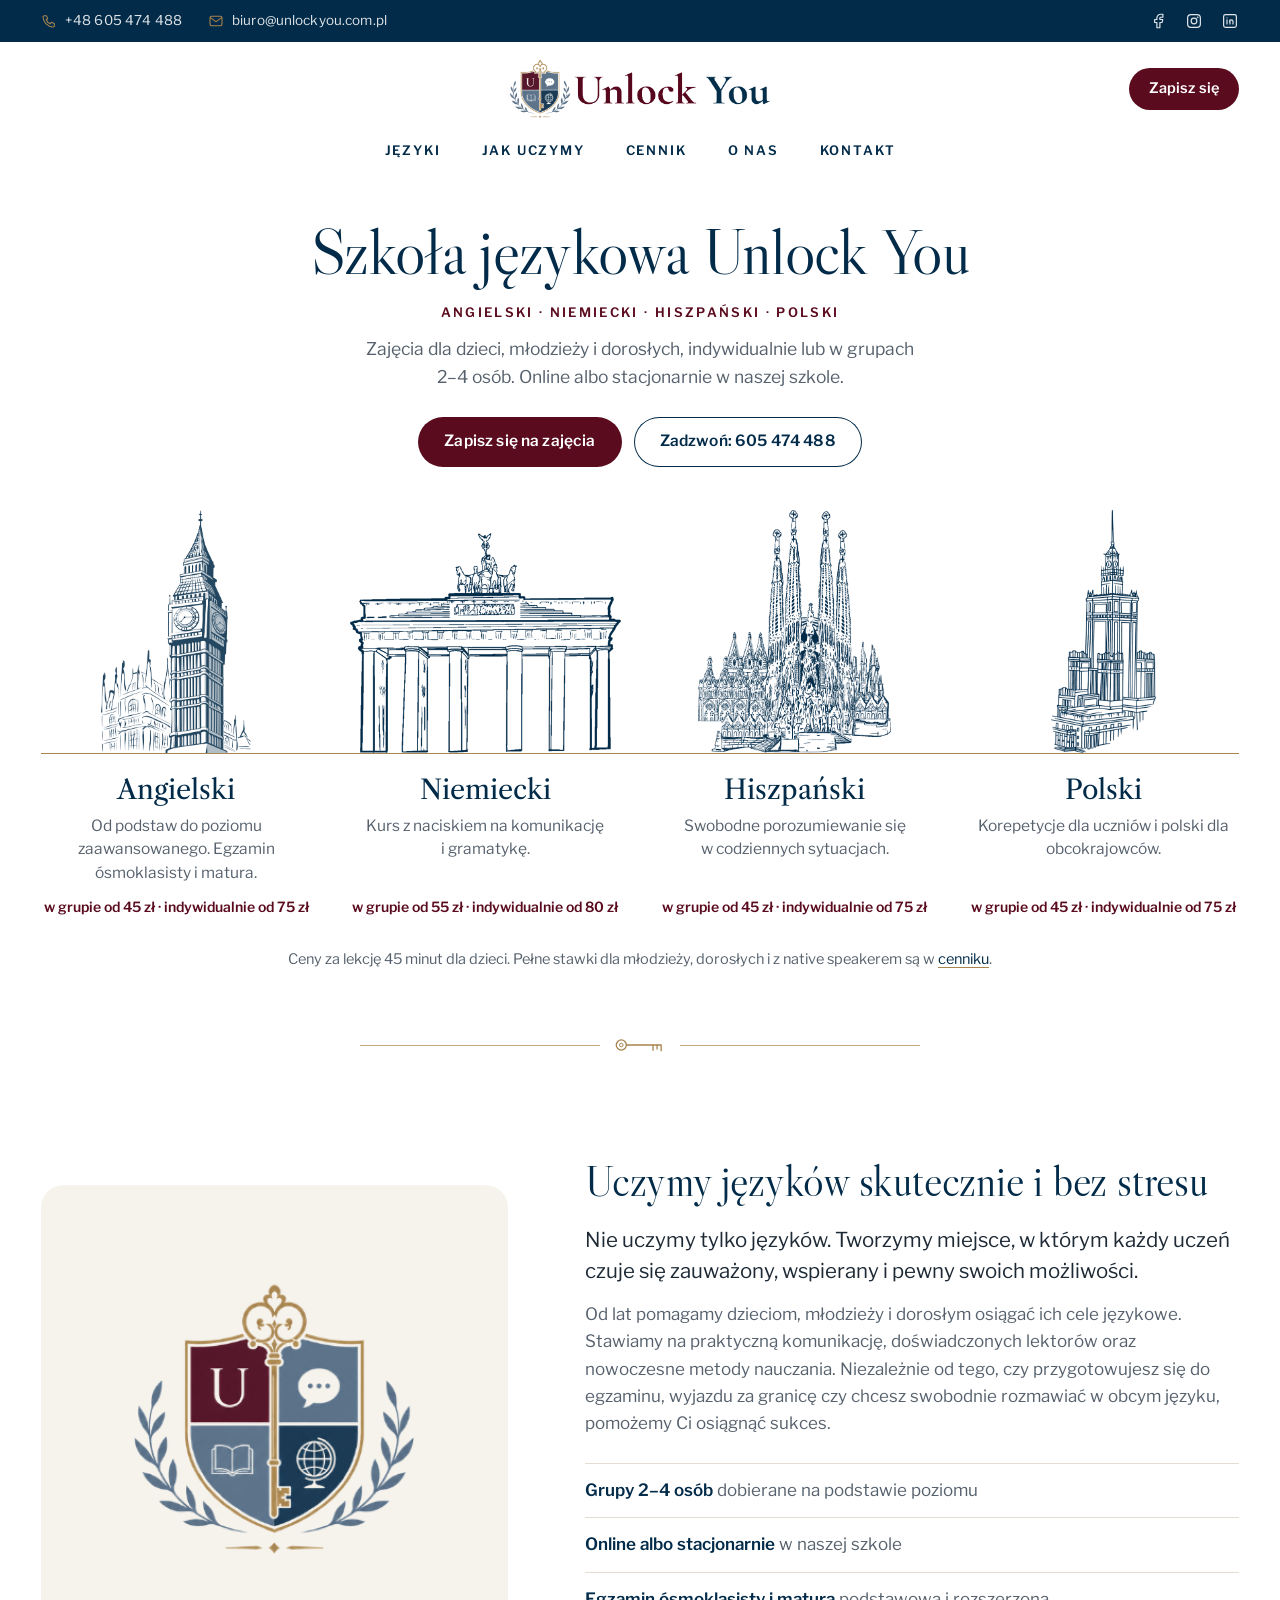
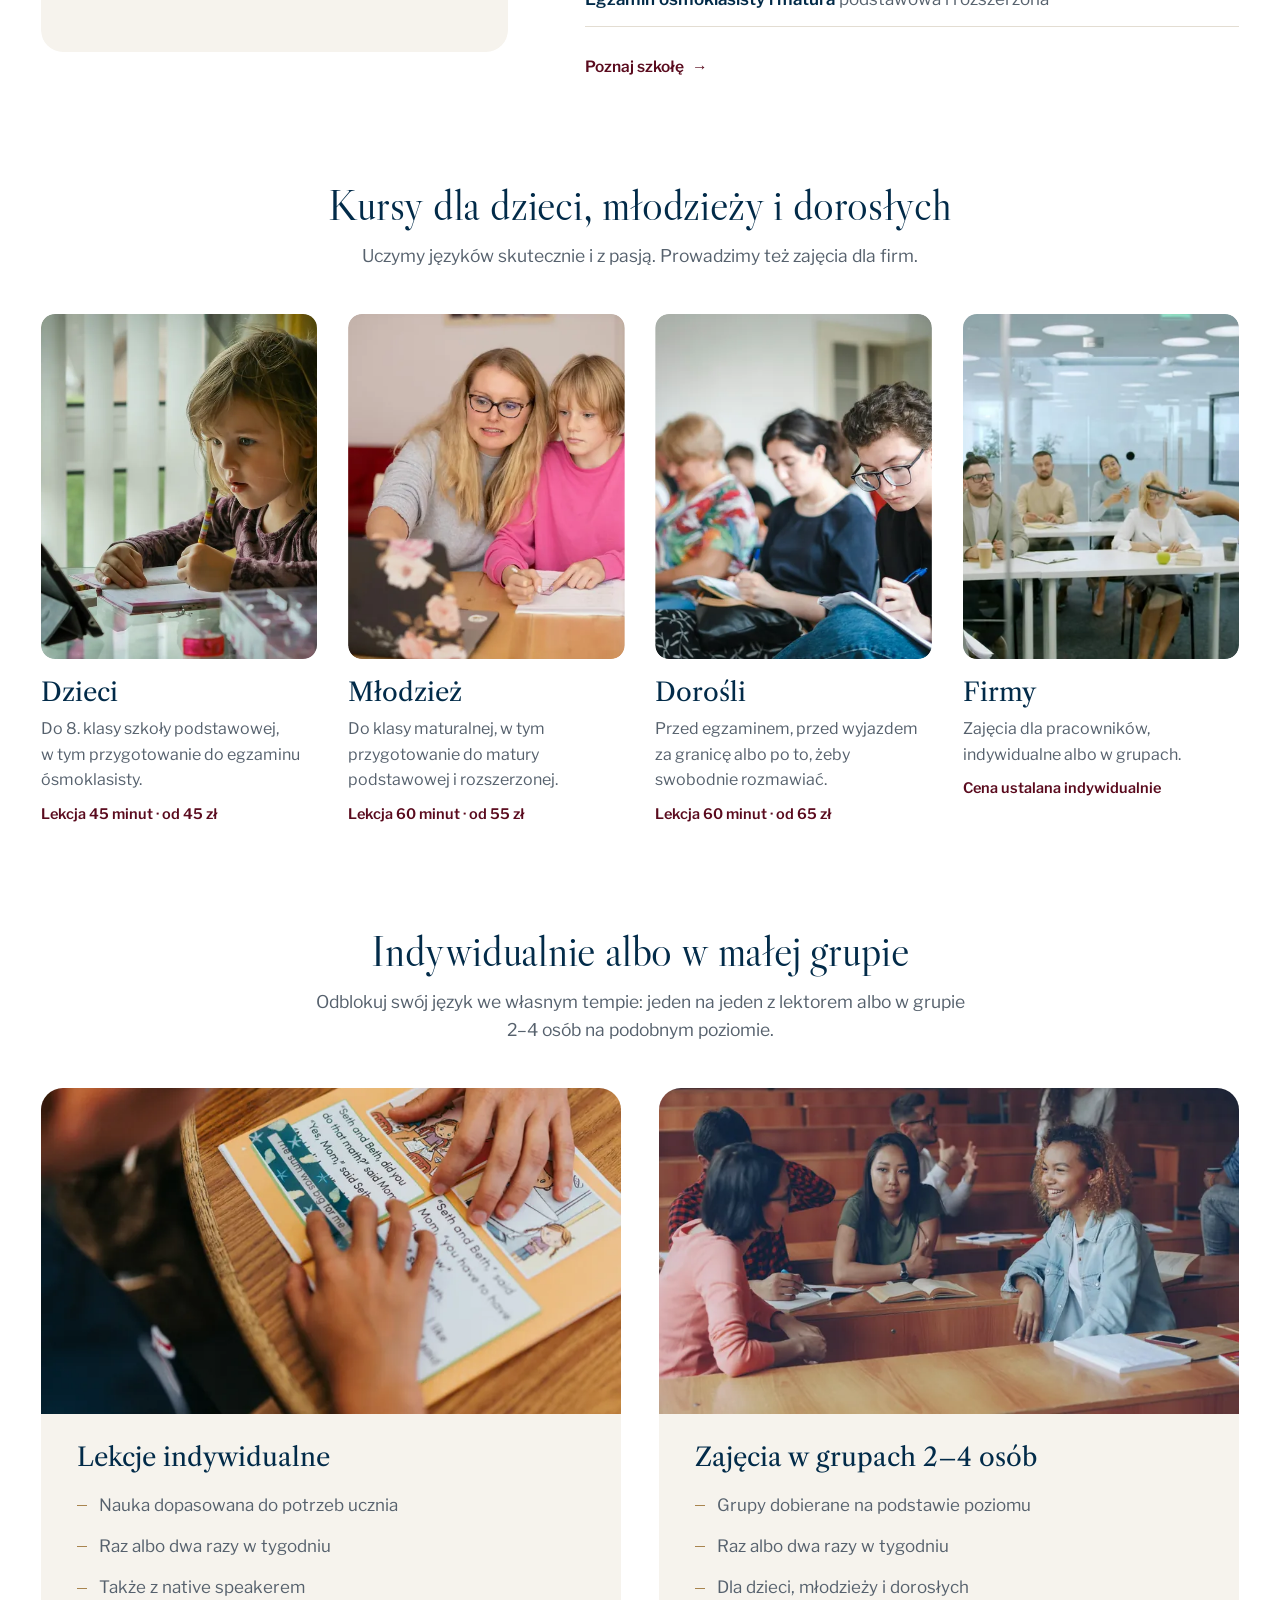
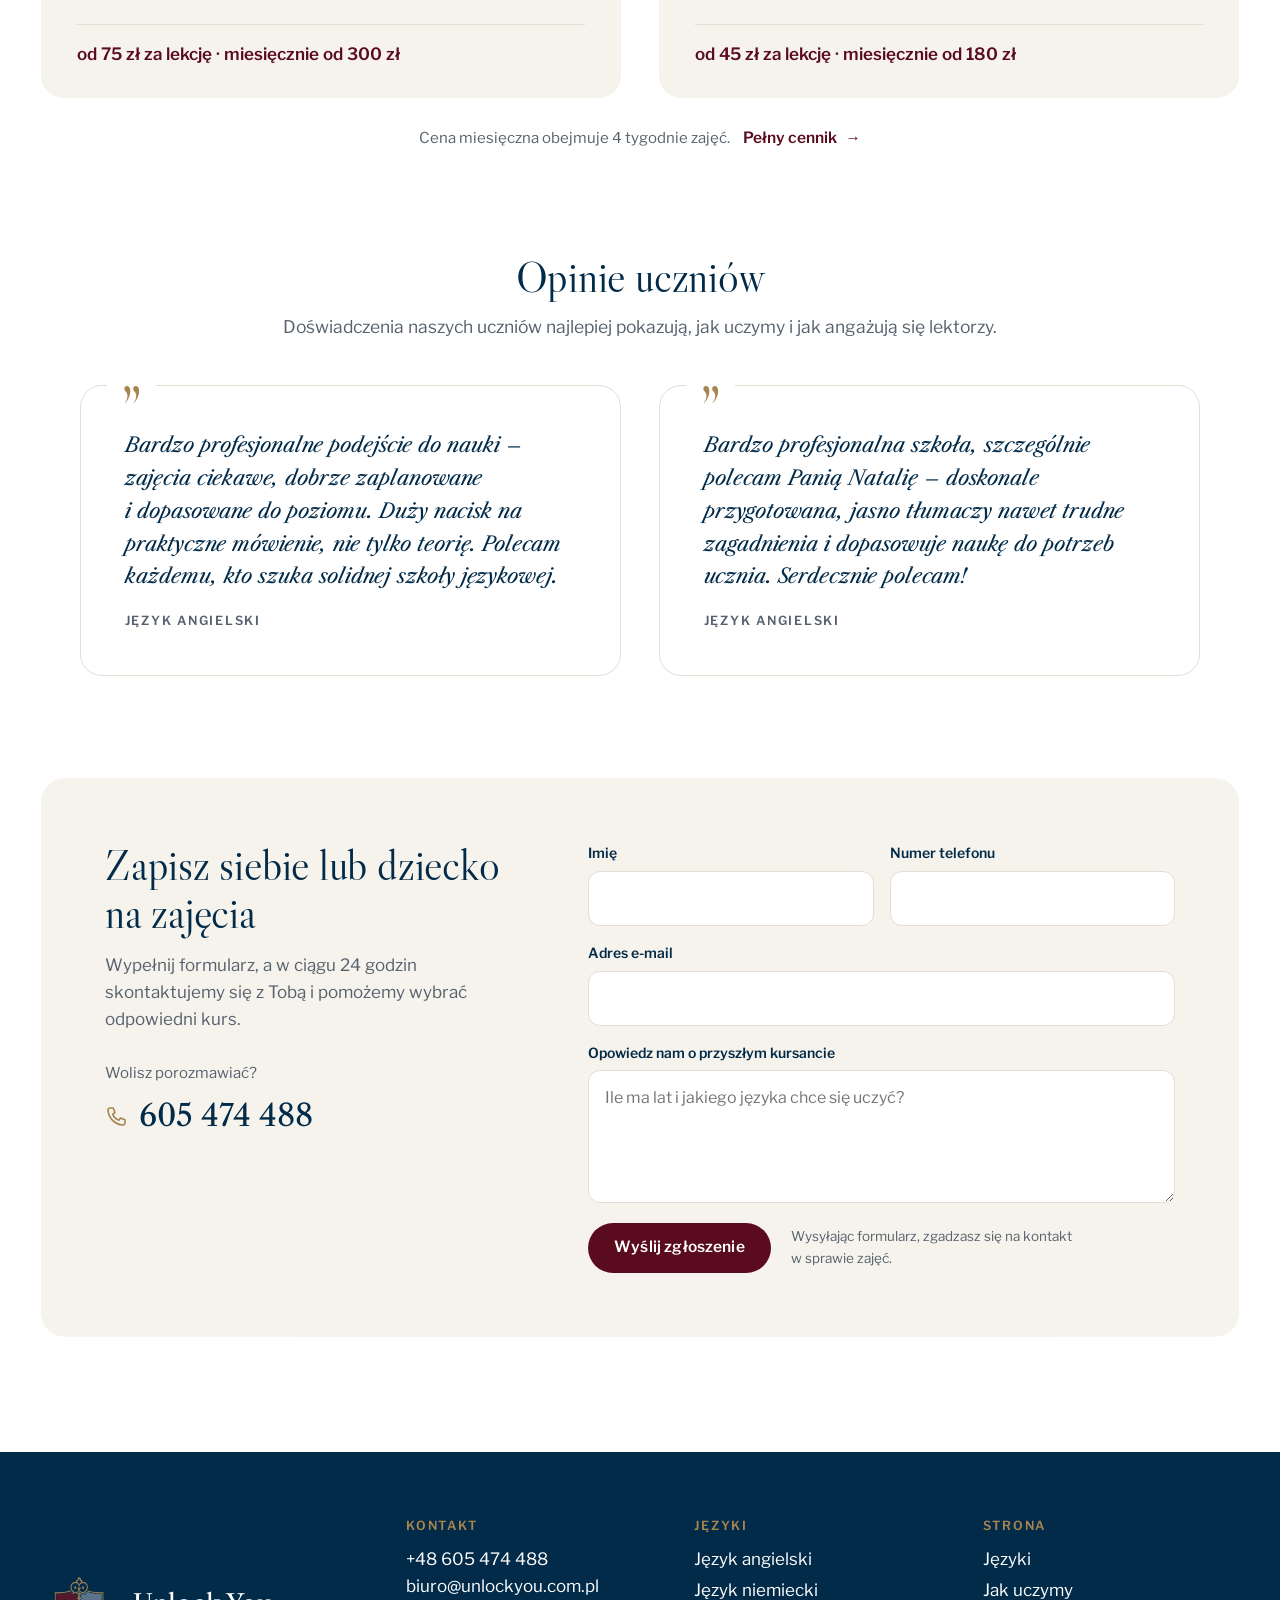
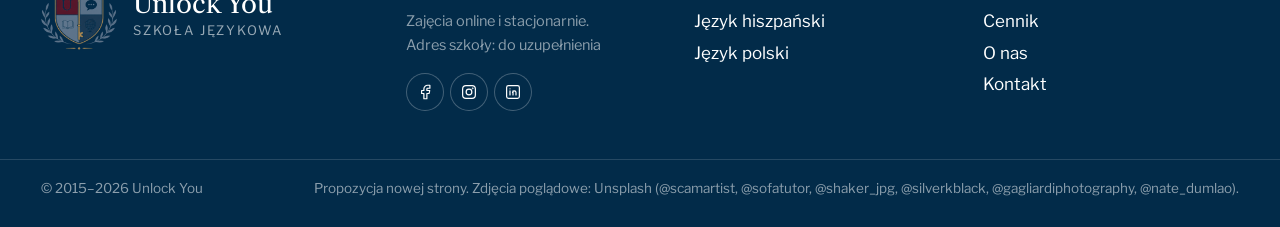
==== index.html @ 2f91b4f9 "Unlock You: propozycja nowej strony szkoły językowej Co-Authored-By: Claude Opus 5.5 <noreply@anthro" ====
<!doctype html>
<html lang="pl">
<head>
<meta charset="utf-8">
<meta name="viewport" content="width=device-width, initial-scale=1">
<title>Szkoła językowa Unlock You – angielski, niemiecki, hiszpański, polski</title>
<meta name="description" content="Szkoła językowa Unlock You: angielski, niemiecki, hiszpański i polski dla dzieci, młodzieży i dorosłych. Lekcje indywidualne i w grupach 2–4 osób, online lub stacjonarnie.">
<meta name="theme-color" content="#022B49">
<meta name="robots" content="noindex, nofollow">  <!-- propozycja: usunąć przy wdrożeniu na unlockyou.com.pl -->
<script>document.documentElement.classList.add("js");try{if(!sessionStorage.getItem("uy-intro")&&!matchMedia("(prefers-reduced-motion: reduce)").matches){document.documentElement.classList.add("intro-start");sessionStorage.setItem("uy-intro","1")}}catch(e){}</script>
<link rel="preload" as="image" href="img/herb-256.webp">
<link rel="icon" href="img/ikona-32.png" sizes="32x32">
<link rel="apple-touch-icon" href="img/ikona-180.png">
<link rel="preconnect" href="https://fonts.googleapis.com">
<link rel="preconnect" href="https://fonts.gstatic.com" crossorigin>
<link href="https://fonts.googleapis.com/css2?family=Libre+Caslon+Display&family=Libre+Caslon+Text:ital,wght@0,400;0,700;1,400&family=Libre+Franklin:wght@400;500;600&display=swap" rel="stylesheet">
<link rel="stylesheet" href="style.css?v=2026-11-09k">
</head>
<body>
<div class="intro" aria-hidden="true">
  <div class="intro__pol intro__pol--l"></div>
  <div class="intro__pol intro__pol--p"></div>
  <div class="intro__srodek">
    <img class="intro__herb" src="img/herb-256.webp" alt="" width="256" height="247">
    <p class="intro__nazwa">Unlock You</p>
    <p class="intro__haslo">Odblokuj swój potencjał</p>
    <svg class="intro__klucz" viewBox="0 0 64 24" aria-hidden="true"><circle cx="9" cy="12" r="6.2" fill="none" stroke="currentColor" stroke-width="1.6"/><circle cx="9" cy="12" r="2.2" fill="none" stroke="currentColor" stroke-width="1.2"/><path d="M15.2 12H58M48 12v6.5M53 12v5M58 12v7" fill="none" stroke="currentColor" stroke-width="1.6" stroke-linecap="round"/></svg>
  </div>
</div>
<a class="przeskocz" href="#tresc">Przejdź do treści</a>
<header class="naglowek">
  <div class="pasek-gora">
    <div class="pasek-gora__srodek">
      <div class="pasek-gora__kontakt">
        <a href="tel:+48605474488"><svg class="ikona" viewBox="0 0 24 24" aria-hidden="true" fill="none" stroke="currentColor" stroke-width="1.6" stroke-linecap="round" stroke-linejoin="round"><path d="M5 4h3.2l1.8 4.6-2.3 1.5a11 11 0 0 0 6.2 6.2l1.5-2.3L20 15.8V19a2 2 0 0 1-2.1 2A16 16 0 0 1 3 6.1 2 2 0 0 1 5 4z"/></svg><span>+48&nbsp;605&nbsp;474&nbsp;488</span></a>
        <a href="mailto:biuro@unlockyou.com.pl" aria-label="E-mail: biuro@unlockyou.com.pl"><svg class="ikona" viewBox="0 0 24 24" aria-hidden="true" fill="none" stroke="currentColor" stroke-width="1.6" stroke-linecap="round" stroke-linejoin="round"><rect x="3" y="5" width="18" height="14" rx="2.5"/><path d="m3.5 7 8.5 6 8.5-6"/></svg><span class="pasek-gora__mail">biuro@unlockyou.com.pl</span></a>
      </div>
      <div class="pasek-gora__social"><a href="https://www.facebook.com/profile.php?id=61592182378646" rel="noopener" aria-label="Facebook"><svg class="ikona" viewBox="0 0 24 24" aria-hidden="true" fill="none" stroke="currentColor" stroke-width="1.6" stroke-linecap="round" stroke-linejoin="round"><path d="M7.5 10v4h3v7h4v-7h3l.8-4h-3.8V8a1 1 0 0 1 1-1h3V3h-3a5 5 0 0 0-5 5v2z"/></svg></a><a href="https://www.instagram.com/unlockyou/" rel="noopener" aria-label="Instagram"><svg class="ikona" viewBox="0 0 24 24" aria-hidden="true" fill="none" stroke="currentColor" stroke-width="1.6" stroke-linecap="round" stroke-linejoin="round"><rect x="3.5" y="3.5" width="17" height="17" rx="4.5"/><circle cx="12" cy="12" r="3.8"/><circle cx="16.9" cy="7.1" r=".4" fill="currentColor"/></svg></a><a href="#" rel="noopener" aria-label="LinkedIn"><svg class="ikona" viewBox="0 0 24 24" aria-hidden="true" fill="none" stroke="currentColor" stroke-width="1.6" stroke-linecap="round" stroke-linejoin="round"><rect x="3.5" y="3.5" width="17" height="17" rx="2.5"/><path d="M8 10.5V16M8 7.8v.01M12 16v-5.5M16 16v-3.2a2.3 2.3 0 0 0-4.6 0"/></svg></a></div>
    </div>
  </div>
  <div class="naglowek__rzad">
    <span class="naglowek__lewa"></span>
    <a class="naglowek__logo" href="./" aria-label="Unlock You – strona główna">
      <img src="img/logo.webp" alt="Unlock You" width="843" height="188">
    </a>
    <div class="naglowek__prawa">
      <a class="przycisk przycisk--maly" href="kontakt/#zapisy">Zapisz się</a>
      <button class="naglowek__burger" type="button" aria-expanded="false" aria-controls="menu">
        <span></span><span></span><span class="tylko-czytnik">Menu</span>
      </button>
    </div>
  </div>
  <nav class="menu" id="menu" aria-label="Menu główne">
    <div class="menu__linki">
      <a href="jezyki/">Języki</a>
      <a href="nauka/">Jak uczymy</a>
      <a href="cennik/">Cennik</a>
      <a href="o-nas/">O&nbsp;nas</a>
      <a href="kontakt/">Kontakt</a>
    </div>
    <div class="menu__kontakt">
      <a href="tel:+48605474488">+48&nbsp;605&nbsp;474&nbsp;488</a>
      <a href="mailto:biuro@unlockyou.com.pl">biuro@unlockyou.com.pl</a>
      <a class="przycisk" href="kontakt/#zapisy">Zapisz się na zajęcia</a>
    </div>
  </nav>
</header>
<main id="tresc">
<!-- GÓRA (wariant 1, wybrany przez Dawida 9.11): nazwa szkoły, pod nią ich rysunki zabytków jako panorama języków z cenami -->
<section class="hero" id="jezyki" aria-labelledby="hero-tytul">
  <div class="hero__tekst">
    <h1 id="hero-tytul">Szkoła językowa Unlock&nbsp;You</h1>
    <p class="hero__jezyki">Angielski · Niemiecki · Hiszpański · Polski</p>
    <p class="hero__opis">Zajęcia dla dzieci, młodzieży i&nbsp;dorosłych, indywidualnie lub w&nbsp;grupach 2–⁠4&nbsp;osób. Online albo stacjonarnie w&nbsp;naszej szkole.</p>
    <div class="hero__przyciski">
      <a class="przycisk" href="kontakt/#zapisy">Zapisz się na zajęcia</a>
      <a class="przycisk przycisk--obrys" href="tel:+48605474488">Zadzwoń: 605&nbsp;474&nbsp;488</a>
    </div>
  </div>
  <div class="panorama">
    <a class="panorama__jezyk" href="jezyki/angielski/">
      <span class="panorama__rysunek"><img src="img/rysunek-angielski.webp" alt="" width="445" height="720"></span>
      <span class="panorama__nazwa">Angielski</span>
      <span class="panorama__opis">Od podstaw do poziomu zaawansowanego. Egzamin ósmoklasisty i&nbsp;matura.</span>
      <span class="panorama__cena"><span>w&nbsp;grupie od 45&nbsp;zł</span><span>indywidualnie od 75&nbsp;zł</span></span>
    </a>
    <a class="panorama__jezyk" href="jezyki/niemiecki/">
      <span class="panorama__rysunek"><img src="img/rysunek-niemiecki.webp" alt="" width="884" height="720"></span>
      <span class="panorama__nazwa">Niemiecki</span>
      <span class="panorama__opis">Kurs z&nbsp;naciskiem na komunikację i&nbsp;gramatykę.</span>
      <span class="panorama__cena"><span>w&nbsp;grupie od 55&nbsp;zł</span><span>indywidualnie od 80&nbsp;zł</span></span>
    </a>
    <a class="panorama__jezyk" href="jezyki/hiszpanski/">
      <span class="panorama__rysunek"><img src="img/rysunek-hiszpanski.webp" alt="" width="573" height="720"></span>
      <span class="panorama__nazwa">Hiszpański</span>
      <span class="panorama__opis">Swobodne porozumiewanie się w&nbsp;codziennych sytuacjach.</span>
      <span class="panorama__cena"><span>w&nbsp;grupie od 45&nbsp;zł</span><span>indywidualnie od 75&nbsp;zł</span></span>
    </a>
    <a class="panorama__jezyk" href="jezyki/polski/">
      <span class="panorama__rysunek"><img src="img/rysunek-polski.webp" alt="" width="311" height="720"></span>
      <span class="panorama__nazwa">Polski</span>
      <span class="panorama__opis">Korepetycje dla uczniów i&nbsp;polski dla obcokrajowców.</span>
      <span class="panorama__cena"><span>w&nbsp;grupie od 45&nbsp;zł</span><span>indywidualnie od 75&nbsp;zł</span></span>
    </a>
  </div>
  <p class="jezyki__dopisek">Ceny za lekcję 45 minut dla dzieci. Pełne stawki dla młodzieży, dorosłych i&nbsp;z&nbsp;native speakerem są w <a href="cennik/">cenniku</a>.</p>
  <div class="ornament" aria-hidden="true"><span></span><svg class="ornament__klucz" viewBox="0 0 64 24" aria-hidden="true"><circle cx="9" cy="12" r="6.2" fill="none" stroke="currentColor" stroke-width="1.6"/><circle cx="9" cy="12" r="2.2" fill="none" stroke="currentColor" stroke-width="1.2"/><path d="M15.2 12H58M48 12v6.5M53 12v5M58 12v7" fill="none" stroke="currentColor" stroke-width="1.6" stroke-linecap="round"/></svg><span></span></div>
</section>

<!-- O SZKOLE: herb + ich tekst „Poznaj nas” -->
<section class="sekcja szkola" aria-labelledby="szkola-tytul">
  <div class="szkola__herb pojaw-zdjecie">
    <img src="img/herb.png" alt="Herb szkoły Unlock You: klucz, książka, dymek rozmowy i globus" width="512" height="494" loading="lazy">
  </div>
  <div class="szkola__tekst">
    <h2 id="szkola-tytul" class="pojaw-tytul">Uczymy języków skutecznie i&nbsp;bez stresu</h2>
    <p class="wstep pojaw" style="--d: .15s">Nie uczymy tylko języków. Tworzymy miejsce, w&nbsp;którym każdy uczeń czuje się zauważony, wspierany i&nbsp;pewny swoich możliwości.</p>
    <p class="pojaw" style="--d: .25s">Od lat pomagamy dzieciom, młodzieży i&nbsp;dorosłym osiągać ich cele językowe. Stawiamy na praktyczną komunikację, doświadczonych lektorów oraz nowoczesne metody nauczania. Niezależnie od tego, czy przygotowujesz się do egzaminu, wyjazdu za granicę czy chcesz swobodnie rozmawiać w&nbsp;obcym języku, pomożemy Ci osiągnąć sukces.</p>
    <ul class="fakty">
      <li class="pojaw"><strong>Grupy 2–⁠4&nbsp;osób</strong> dobierane na podstawie poziomu</li>
      <li class="pojaw"><strong>Online albo stacjonarnie</strong> w&nbsp;naszej szkole</li>
      <li class="pojaw"><strong>Egzamin ósmoklasisty i&nbsp;matura</strong> podstawowa i&nbsp;rozszerzona</li>
    </ul>
    <a class="link pojaw" style="--d: .3s" href="o-nas/">Poznaj szkołę</a>
  </div>
</section>

<!-- DLA KOGO: opisy grup z dopisków do ich cennika -->
<section class="sekcja grupy" aria-labelledby="grupy-tytul">
  <div class="sekcja__glowa sekcja__glowa--srodek">
    <h2 id="grupy-tytul" class="pojaw-tytul">Kursy dla dzieci, młodzieży i&nbsp;dorosłych</h2>
    <p class="pojaw" style="--d: .15s">Uczymy języków skutecznie i&nbsp;z&nbsp;pasją. Prowadzimy też zajęcia dla firm.</p>
  </div>
  <div class="grupy__lista">
    <article class="grupa pojaw">
      <div class="kadr pojaw-zdjecie"><img src="img/dzieci-800.webp" srcset="img/dzieci-800.webp 800w, img/dzieci-1600.webp 1600w" sizes="(max-width: 640px) 100vw, (max-width: 1020px) 50vw, 25vw" alt="Dziewczynka pisze w zeszycie" width="800" height="648" loading="lazy"></div>
      <h3>Dzieci</h3>
      <p>Do 8. klasy szkoły podstawowej, w&nbsp;tym przygotowanie do egzaminu ósmoklasisty.</p>
      <p class="grupa__meta">Lekcja 45 minut · od 45&nbsp;zł</p>
    </article>
    <article class="grupa pojaw">
      <div class="kadr pojaw-zdjecie"><img src="img/mlodziez-800.webp" srcset="img/mlodziez-800.webp 800w, img/mlodziez-1600.webp 1600w" sizes="(max-width: 640px) 100vw, (max-width: 1020px) 50vw, 25vw" alt="Lektorka tłumaczy nastolatce zadanie" width="800" height="533" loading="lazy"></div>
      <h3>Młodzież</h3>
      <p>Do klasy maturalnej, w&nbsp;tym przygotowanie do matury podstawowej i&nbsp;rozszerzonej.</p>
      <p class="grupa__meta">Lekcja 60 minut · od 55&nbsp;zł</p>
    </article>
    <article class="grupa pojaw">
      <div class="kadr pojaw-zdjecie"><img src="img/dorosli-800.webp" srcset="img/dorosli-800.webp 800w, img/dorosli-1600.webp 1600w" sizes="(max-width: 640px) 100vw, (max-width: 1020px) 50vw, 25vw" alt="Dorośli kursanci robią notatki podczas zajęć" width="800" height="534" loading="lazy"></div>
      <h3>Dorośli</h3>
      <p>Przed egzaminem, przed wyjazdem za granicę albo po to, żeby swobodnie rozmawiać.</p>
      <p class="grupa__meta">Lekcja 60 minut · od 65&nbsp;zł</p>
    </article>
    <article class="grupa pojaw">
      <div class="kadr pojaw-zdjecie"><img src="img/firmy-800.webp" srcset="img/firmy-800.webp 800w, img/firmy-1600.webp 1600w" sizes="(max-width: 640px) 100vw, (max-width: 1020px) 50vw, 25vw" alt="Zajęcia dla pracowników w biurze" width="800" height="450" loading="lazy"></div>
      <h3>Firmy</h3>
      <p>Zajęcia dla pracowników, indywidualne albo w&nbsp;grupach.</p>
      <p class="grupa__meta">Cena ustalana indywidualnie</p>
    </article>
  </div>
</section>

<!-- FORMY ZAJĘĆ: indywidualnie albo w małej grupie, ceny z ich cennika -->
<section class="sekcja zajecia" aria-labelledby="zajecia-tytul">
  <div class="sekcja__glowa sekcja__glowa--srodek">
    <h2 id="zajecia-tytul" class="pojaw-tytul">Indywidualnie albo w&nbsp;małej&nbsp;grupie</h2>
    <p class="pojaw" style="--d: .15s">Odblokuj swój język we własnym tempie: jeden na jeden z&nbsp;lektorem albo w&nbsp;grupie 2–⁠4&nbsp;osób na podobnym poziomie.</p>
  </div>
  <div class="zajecia__kolumny">
    <article class="forma pojaw">
      <div class="kadr pojaw-zdjecie"><img src="img/indywidualnie-800.webp" srcset="img/indywidualnie-800.webp 800w, img/indywidualnie-1600.webp 1600w" sizes="(max-width: 760px) 100vw, 50vw" alt="Lektorka i uczeń czytają razem przy stole" width="800" height="1199" loading="lazy"></div>
      <div class="forma__tekst">
        <h3>Lekcje indywidualne</h3>
        <ul>
          <li>Nauka dopasowana do potrzeb ucznia</li>
          <li>Raz albo dwa razy w&nbsp;tygodniu</li>
          <li>Także z&nbsp;native speakerem</li>
        </ul>
        <p class="forma__cena">od 75&nbsp;zł za lekcję · miesięcznie od 300&nbsp;zł</p>
      </div>
    </article>
    <article class="forma pojaw">
      <div class="kadr pojaw-zdjecie"><img src="img/rozmowa-800.webp" srcset="img/rozmowa-800.webp 800w, img/rozmowa-1600.webp 1600w" sizes="(max-width: 760px) 100vw, 50vw" alt="Kursanci rozmawiają podczas zajęć w grupie" width="800" height="450" loading="lazy"></div>
      <div class="forma__tekst">
        <h3>Zajęcia w&nbsp;grupach 2–⁠4&nbsp;osób</h3>
        <ul>
          <li>Grupy dobierane na podstawie poziomu</li>
          <li>Raz albo dwa razy w&nbsp;tygodniu</li>
          <li>Dla dzieci, młodzieży i&nbsp;dorosłych</li>
        </ul>
        <p class="forma__cena">od 45&nbsp;zł za lekcję · miesięcznie od 180&nbsp;zł</p>
      </div>
    </article>
  </div>
  <p class="zajecia__dopisek pojaw">Cena miesięczna obejmuje 4 tygodnie zajęć. <a class="link" href="cennik/">Pełny cennik</a></p>
</section>

<section class="sekcja opinie" aria-labelledby="opinie-tytul">
  <div class="sekcja__glowa sekcja__glowa--srodek">
    <h2 id="opinie-tytul" class="pojaw-tytul">Opinie uczniów</h2>
    <p class="pojaw" style="--d: .15s">Doświadczenia naszych uczniów najlepiej pokazują, jak uczymy i&nbsp;jak angażują się lektorzy.</p>
  </div>
  <div class="opinie__lista">
    <figure class="opinia pojaw">
      <blockquote><p>Bardzo profesjonalne podejście do nauki – zajęcia ciekawe, dobrze zaplanowane i&nbsp;dopasowane do poziomu. Duży nacisk na praktyczne mówienie, nie tylko teorię. Polecam każdemu, kto szuka solidnej szkoły językowej.</p></blockquote>
      <figcaption>Język angielski</figcaption>
    </figure>
    <figure class="opinia pojaw">
      <blockquote><p>Bardzo profesjonalna szkoła, szczególnie polecam Panią Natalię – doskonale przygotowana, jasno tłumaczy nawet trudne zagadnienia i&nbsp;dopasowuje naukę do potrzeb ucznia. Serdecznie polecam!</p></blockquote>
      <figcaption>Język angielski</figcaption>
    </figure>
  </div>
</section>

<section class="zapisy" id="zapisy" aria-labelledby="zapisy-tytul">
  <div class="zapisy__srodek pojaw-blok">
    <div class="zapisy__tekst">
      <h2 id="zapisy-tytul">Zapisz siebie lub dziecko na&nbsp;zajęcia</h2>
      <p>Wypełnij formularz, a&nbsp;w&nbsp;ciągu 24 godzin skontaktujemy się z&nbsp;Tobą i&nbsp;pomożemy wybrać odpowiedni kurs.</p>
      <p class="zapisy__tel">Wolisz porozmawiać?<br><a href="tel:+48605474488"><svg class="ikona" viewBox="0 0 24 24" aria-hidden="true" fill="none" stroke="currentColor" stroke-width="1.6" stroke-linecap="round" stroke-linejoin="round"><path d="M5 4h3.2l1.8 4.6-2.3 1.5a11 11 0 0 0 6.2 6.2l1.5-2.3L20 15.8V19a2 2 0 0 1-2.1 2A16 16 0 0 1 3 6.1 2 2 0 0 1 5 4z"/></svg>605&nbsp;474&nbsp;488</a></p>
    </div>
    <form class="formularz" action="#" method="post" novalidate>
      
      <div class="formularz__pole"><label for="f-imie">Imię</label><input id="f-imie" name="imie" autocomplete="given-name" required></div>
      <div class="formularz__pole"><label for="f-tel">Numer telefonu</label><input id="f-tel" name="telefon" type="tel" autocomplete="tel" inputmode="tel" required></div>
      <div class="formularz__pole formularz__pole--pelne"><label for="f-email">Adres e-mail</label><input id="f-email" name="email" type="email" autocomplete="email"></div>
      <div class="formularz__pole formularz__pole--pelne"><label for="f-wiadomosc">Opowiedz nam o&nbsp;przyszłym kursancie</label><textarea id="f-wiadomosc" name="wiadomosc" rows="4" placeholder="Ile ma lat i jakiego języka chce się uczyć?"></textarea></div>
      <p class="formularz__blad" role="alert" hidden></p>
      <div class="formularz__wyslij">
        <button class="przycisk" type="submit">Wyślij zgłoszenie</button>
        <p class="formularz__zgoda">Wysyłając formularz, zgadzasz się na kontakt w&nbsp;sprawie zajęć.</p>
      </div>
      <div class="formularz__ok" role="status" hidden>
        <p class="formularz__ok-tytul">Dziękujemy za zgłoszenie!</p>
        <p>Skontaktujemy się z&nbsp;Tobą w&nbsp;ciągu 24 godzin i&nbsp;pomożemy wybrać odpowiedni kurs.</p>
        <p class="formularz__podglad">To podgląd nowej strony: w&nbsp;tej wersji formularz jeszcze niczego nie wysyła.</p>
      </div>
    </form>
  </div>
</section>

</main>
<footer class="stopka">
  <div class="stopka__srodek">
    <div class="stopka__herb">
      <img src="img/herb.png" alt="" width="512" height="494" loading="lazy">
      <p class="stopka__nazwa">Unlock You<span>Szkoła językowa</span></p>
    </div>
    <div class="stopka__kol">
      <p class="stopka__et">Kontakt</p>
      <p><a href="tel:+48605474488">+48&nbsp;605&nbsp;474&nbsp;488</a><br><a href="mailto:biuro@unlockyou.com.pl">biuro@unlockyou.com.pl</a></p>
      <p class="stopka__adres">Zajęcia online i&nbsp;stacjonarnie.<br>Adres szkoły: do uzupełnienia</p>
      <div class="stopka__social"><a href="https://www.facebook.com/profile.php?id=61592182378646" rel="noopener" aria-label="Facebook"><svg class="ikona" viewBox="0 0 24 24" aria-hidden="true" fill="none" stroke="currentColor" stroke-width="1.6" stroke-linecap="round" stroke-linejoin="round"><path d="M7.5 10v4h3v7h4v-7h3l.8-4h-3.8V8a1 1 0 0 1 1-1h3V3h-3a5 5 0 0 0-5 5v2z"/></svg></a><a href="https://www.instagram.com/unlockyou/" rel="noopener" aria-label="Instagram"><svg class="ikona" viewBox="0 0 24 24" aria-hidden="true" fill="none" stroke="currentColor" stroke-width="1.6" stroke-linecap="round" stroke-linejoin="round"><rect x="3.5" y="3.5" width="17" height="17" rx="4.5"/><circle cx="12" cy="12" r="3.8"/><circle cx="16.9" cy="7.1" r=".4" fill="currentColor"/></svg></a><a href="#" rel="noopener" aria-label="LinkedIn"><svg class="ikona" viewBox="0 0 24 24" aria-hidden="true" fill="none" stroke="currentColor" stroke-width="1.6" stroke-linecap="round" stroke-linejoin="round"><rect x="3.5" y="3.5" width="17" height="17" rx="2.5"/><path d="M8 10.5V16M8 7.8v.01M12 16v-5.5M16 16v-3.2a2.3 2.3 0 0 0-4.6 0"/></svg></a></div>
    </div>
    <div class="stopka__kol">
      <p class="stopka__et">Języki</p>
      <ul>
        <li><a href="jezyki/angielski/">Język angielski</a></li>
        <li><a href="jezyki/niemiecki/">Język niemiecki</a></li>
        <li><a href="jezyki/hiszpanski/">Język hiszpański</a></li>
        <li><a href="jezyki/polski/">Język polski</a></li>
      </ul>
    </div>
    <div class="stopka__kol">
      <p class="stopka__et">Strona</p>
      <ul>
        <li><a href="jezyki/">Języki</a></li>
        <li><a href="nauka/">Jak uczymy</a></li>
        <li><a href="cennik/">Cennik</a></li>
        <li><a href="o-nas/">O&nbsp;nas</a></li>
        <li><a href="kontakt/">Kontakt</a></li>
      </ul>
    </div>
  </div>
  <div class="stopka__dol">
    <p>© 2015–⁠2026 Unlock You</p>
    <p>Propozycja nowej strony. Zdjęcia poglądowe: Unsplash (@scamartist, @sofatutor, @shaker_jpg, @silverkblack, @gagliardiphotography, @nate_dumlao).</p>
  </div>
</footer>
<script src="vendor/lenis.min.js?v=1.1.18" defer></script>
<script src="script.js?v=2026-11-09k" defer></script>
</body>
</html>
---- style.css ----
/* Unlock You — propozycja nowej strony szkoły językowej.
   Kierunek „klasyczna szkoła z herbem” (wzór: Westminster School, Kensington Academy of English):
   jasne tło, szeryf Libre Caslon w nagłówkach, Libre Franklin w tekście,
   kolory z ich logo: bordo, granat, stalowy błękit i złoto klucza. Zaokrąglone przyciski i zdjęcia, bez cieni. */

:root {
  --bordo: #5A0B1E;
  --bordo2: #74162C;
  --granat: #022B49;
  --granat2: #183654;
  --stal: #5A728A;
  --zloto: #A8844E;
  --papier: #F6F3ED;
  --linia: #E3DDD2;
  --tekst: #1D2935;
  --tekst2: #56616D;
  --bialy: #FFFFFF;

  --szeryf: "Libre Caslon Text", Georgia, "Times New Roman", serif;
  --szeryf-duzy: "Libre Caslon Display", "Libre Caslon Text", Georgia, serif;
  --bezszeryf: "Libre Franklin", "Helvetica Neue", Arial, sans-serif;

  --pad: clamp(16px, 3.2vw, 48px);
  --max: 1360px;
  --r-duzy: 22px;
  --r: 14px;
}

*, *::before, *::after { box-sizing: border-box; }
* { margin: 0; padding: 0; }
html { -webkit-text-size-adjust: 100%; scroll-behavior: smooth; }
body {
  font-family: var(--bezszeryf);
  font-size: 17px;
  line-height: 1.6;
  color: var(--tekst);
  background: var(--bialy);
  -webkit-font-smoothing: antialiased;
  text-rendering: optimizeLegibility;
}
img { display: block; max-width: 100%; height: auto; }
a { color: inherit; }
button { font: inherit; color: inherit; background: none; border: 0; cursor: pointer; }
ul { list-style: none; }

.przeskocz { position: absolute; left: 12px; top: -60px; z-index: 50; padding: 10px 16px; border-radius: 999px; background: var(--granat); color: var(--bialy); text-decoration: none; }
.przeskocz:focus { top: 12px; }
.tylko-czytnik { position: absolute; width: 1px; height: 1px; overflow: hidden; clip: rect(0 0 0 0); white-space: nowrap; }
:focus-visible { outline: 2px solid var(--zloto); outline-offset: 3px; }

/* ---------- płynne przewijanie (Lenis) ---------- */
html.lenis, html.lenis body { height: auto; }
.lenis.lenis-smooth { scroll-behavior: auto !important; }
.lenis.lenis-smooth [data-lenis-prevent] { overscroll-behavior: contain; }
.lenis.lenis-stopped { overflow: hidden; }

/* ---------- ekran wejścia: herb, nazwa, klucz, potem drzwi rozchodzą się na boki ---------- */
.intro { display: none; }
.intro-start .intro { display: block; position: fixed; inset: 0; z-index: 100; cursor: pointer; }
.intro__pol { position: absolute; top: 0; bottom: 0; width: 50.2%; background: var(--granat); }
.intro__pol--l { left: 0; }
.intro__pol--p { right: 0; }
.intro__srodek { position: absolute; inset: 0; display: grid; place-content: center; justify-items: center; gap: 12px; padding: 24px; text-align: center; }
.intro__herb { width: clamp(96px, 11vw, 132px); height: auto; margin-bottom: 6px; }
.intro__nazwa { font-family: var(--szeryf-duzy); font-size: clamp(46px, 6vw, 78px); line-height: 1; color: var(--bialy); }
.intro__haslo { font-size: 12.5px; font-weight: 600; letter-spacing: .32em; text-transform: uppercase; color: var(--zloto); }
.intro__klucz { width: 96px; height: 36px; margin-top: 12px; color: var(--zloto); }

/* ---------- ramka na zdjęcie (do odsłaniania przy przewijaniu) ---------- */
.kadr { overflow: hidden; border-radius: var(--r); }
.kadr img { display: block; }

/* ---------- przyciski: zaokrąglone, bordo z logo ---------- */
.przycisk {
  display: inline-flex; align-items: center; justify-content: center; gap: 8px;
  height: 50px; padding: 0 26px;
  border-radius: 999px; background: var(--bordo); color: var(--bialy);
  font-size: 15.5px; font-weight: 600; letter-spacing: .01em; text-decoration: none; white-space: nowrap;
  transition: background-color .2s, color .2s, border-color .2s;
}
.przycisk:hover { background: var(--bordo2); }
.przycisk--obrys { background: transparent; color: var(--granat); box-shadow: inset 0 0 0 1px var(--granat); }
.przycisk--obrys:hover { background: var(--granat); color: var(--bialy); }
.przycisk--maly { height: 42px; padding: 0 20px; font-size: 14.5px; }

/* ---------- pasek nad nagłówkiem: telefon, e-mail, Facebook, Instagram, LinkedIn ---------- */
.pasek-gora { background: var(--granat); color: rgba(255, 255, 255, .88); font-size: 13.5px; }
.pasek-gora__srodek { display: flex; align-items: center; justify-content: space-between; gap: 16px; min-height: 42px; max-width: var(--max); margin: 0 auto; padding: 0 var(--pad); }
.pasek-gora a { display: inline-flex; align-items: center; gap: 8px; color: inherit; text-decoration: none; transition: color .2s, background-color .2s; }
.pasek-gora a:hover { color: var(--bialy); }
.pasek-gora__kontakt { display: flex; align-items: center; gap: 26px; letter-spacing: .01em; }
.ikona { width: 18px; height: 18px; flex: none; }
.pasek-gora__kontakt .ikona { width: 16px; height: 16px; color: var(--zloto); }
.pasek-gora__social { display: flex; align-items: center; gap: 2px; margin-right: -8px; }
.pasek-gora__social a { display: grid; place-items: center; width: 34px; height: 34px; border-radius: 999px; }
.pasek-gora__social a:hover { background: rgba(255, 255, 255, .1); color: var(--zloto); }

/* ---------- nagłówek: herb z napisem na środku, po prawej zapisy, pod spodem menu kapitalikami ---------- */
.naglowek { position: relative; z-index: 20; background: var(--bialy); }
.naglowek__rzad {
  display: grid; grid-template-columns: 1fr auto 1fr; align-items: center;
  max-width: var(--max); margin: 0 auto; padding: 18px var(--pad) 6px;
}
.naglowek__logo img { width: auto; height: 58px; }
.naglowek__prawa { justify-self: end; display: flex; align-items: center; gap: 10px; }
.naglowek__burger { display: none; }

.menu { max-width: var(--max); margin: 0 auto; padding: 0 var(--pad); }
.menu__linki { display: flex; justify-content: center; gap: clamp(22px, 3.2vw, 46px); padding: 12px 0 16px; }
.menu__linki a {
  position: relative; padding: 4px 0;
  font-size: 13px; font-weight: 600; letter-spacing: .14em; text-transform: uppercase;
  color: var(--granat); text-decoration: none;
}
.menu__linki a::after { content: ""; position: absolute; left: 0; right: 0; bottom: -2px; height: 1px; background: var(--zloto); transform: scaleX(0); transition: transform .25s; }
.menu__linki a:hover::after, .menu__linki a[aria-current="page"]::after { transform: scaleX(1); }
.menu__kontakt { display: none; }

/* ---------- góra strony (wariant 1, wybrany 9.11): nazwa szkoły, pod nią panorama zabytków z językami ---------- */
.hero { max-width: var(--max); margin: 0 auto; padding: clamp(20px, 3vw, 40px) var(--pad) 0; text-align: center; }
.hero__tekst { max-width: 900px; margin: 0 auto; }
.hero h1 {
  font-family: var(--szeryf-duzy); font-weight: 400;
  font-size: clamp(44px, 5vw, 72px); line-height: 1.04; letter-spacing: -.01em; color: var(--granat);
}
.hero__jezyki { margin-top: 16px; font-size: 13px; font-weight: 600; letter-spacing: .18em; text-transform: uppercase; color: var(--bordo); }
.hero__opis { max-width: 52ch; margin: 12px auto 0; font-size: 17.5px; color: var(--tekst2); }
.hero__przyciski { display: flex; flex-wrap: wrap; justify-content: center; gap: 12px; margin-top: 26px; }

/* ozdobnik: złota kreska z kluczem z herbu */
.ornament { display: flex; align-items: center; gap: 14px; width: min(560px, 76%); margin: 30px auto 0; color: var(--zloto); }
.ornament span { flex: 1; height: 1px; background: currentColor; opacity: .7; }
.ornament__klucz { width: 52px; height: 20px; flex: none; }

/* ---------- języki: rysunki na wspólnej złotej linii ---------- */
.jezyki { max-width: var(--max); margin: 0 auto; padding: clamp(56px, 7vw, 100px) var(--pad) 0; text-align: center; }
.jezyki h2, .sekcja h2, .zapisy h2 {
  font-family: var(--szeryf-duzy); font-weight: 400;
  font-size: clamp(32px, 3.4vw, 48px); line-height: 1.1; letter-spacing: -.005em; color: var(--granat);
}
.jezyki__wstep { max-width: 56ch; margin: 12px auto 0; color: var(--tekst2); }
.panorama {
  --h-rys: clamp(150px, 17vw, 250px);
  position: relative;
  display: grid; grid-template-columns: repeat(4, minmax(0, 1fr)); gap: 0 clamp(16px, 3vw, 48px);
  margin-top: clamp(36px, 4vw, 56px);
}
.panorama::before { content: ""; position: absolute; left: 0; right: 0; top: var(--h-rys); height: 1px; background: var(--zloto); }
.panorama__jezyk { display: flex; flex-direction: column; align-items: center; text-decoration: none; }
.panorama__rysunek { display: flex; align-items: flex-end; justify-content: center; height: var(--h-rys); width: 100%; }
.panorama__rysunek img { width: auto; max-width: 100%; max-height: 100%; transition: transform .35s ease; transform-origin: 50% 100%; }
.panorama__jezyk:hover .panorama__rysunek img { transform: translateY(-6px); }
.panorama__nazwa { margin-top: 22px; font-family: var(--szeryf); font-size: clamp(24px, 2.1vw, 30px); line-height: 1.15; color: var(--granat); }
.panorama__jezyk:hover .panorama__nazwa { color: var(--bordo); }
.panorama__opis { flex: 1; max-width: 30ch; margin-top: 8px; font-size: 15.5px; line-height: 1.5; color: var(--tekst2); }
.panorama__cena { margin-top: 12px; font-size: 14px; font-weight: 600; color: var(--bordo); }
.panorama__cena span + span::before { content: " · "; }
.jezyki__dopisek { margin-top: 36px; font-size: 14.5px; color: var(--tekst2); }
.jezyki__dopisek a { color: var(--granat); text-decoration-color: var(--zloto); text-underline-offset: 3px; }

/* ---------- stopka ---------- */
.stopka { margin-top: clamp(80px, 9vw, 140px); background: var(--granat); color: rgba(255, 255, 255, .86); }
.stopka a { color: var(--bialy); text-decoration: none; }
.stopka a:hover { text-decoration: underline; text-decoration-color: var(--zloto); text-underline-offset: 3px; }
.stopka__srodek { display: grid; grid-template-columns: 1.3fr 1fr 1fr 1fr; gap: 32px; max-width: var(--max); margin: 0 auto; padding: 64px var(--pad) 48px; }
.stopka__herb { display: flex; align-items: center; gap: 16px; }
.stopka__herb img { width: 76px; }
.stopka__nazwa { font-family: var(--szeryf); font-size: 26px; line-height: 1.1; color: var(--bialy); }
.stopka__nazwa span { display: block; margin-top: 4px; font-family: var(--bezszeryf); font-size: 13px; letter-spacing: .14em; text-transform: uppercase; color: rgba(255, 255, 255, .6); }
.stopka__et { margin-bottom: 10px; font-size: 12.5px; font-weight: 600; letter-spacing: .14em; text-transform: uppercase; color: var(--zloto); }
.stopka__kol li + li { margin-top: 4px; }
.stopka__adres { margin-top: 10px; font-size: 14.5px; color: rgba(255, 255, 255, .55); }
.stopka__dol { display: flex; flex-wrap: wrap; justify-content: space-between; gap: 8px 24px; max-width: var(--max); margin: 0 auto; padding: 18px var(--pad) 28px; border-top: 1px solid rgba(255, 255, 255, .14); font-size: 13.5px; color: rgba(255, 255, 255, .55); }


/* ---------- wspólne: sekcje, nagłówki sekcji, linki ---------- */
.sekcja { max-width: var(--max); margin: 0 auto; padding: clamp(72px, 8vw, 120px) var(--pad) 0; }
.sekcja--waska { max-width: calc(1040px + 2 * var(--pad)); }
.sekcja__glowa { max-width: 720px; margin-bottom: clamp(28px, 3.4vw, 44px); }
.sekcja__glowa--srodek { margin-left: auto; margin-right: auto; text-align: center; }
.sekcja__glowa p { margin-top: 12px; font-size: 17.5px; color: var(--tekst2); }
.sekcja__glowa a, .rzedy a, .uwagi a { color: var(--granat); text-decoration-color: var(--zloto); text-underline-offset: 3px; }
.sekcja h3 { font-family: var(--szeryf); font-weight: 400; font-size: clamp(22px, 2vw, 27px); line-height: 1.2; color: var(--granat); }
.wstep { font-size: clamp(18px, 1.6vw, 21px); line-height: 1.55; color: var(--tekst); }
.link { display: inline-flex; align-items: center; gap: 8px; font-size: 15.5px; font-weight: 600; color: var(--bordo); text-decoration: none; }
.link::after { content: "→"; transition: transform .2s; }
.link:hover::after { transform: translateX(4px); }
.przyciski { display: flex; flex-wrap: wrap; gap: 12px; }

/* ---------- nagłówek podstrony: okruszki, tytuł, wstęp, klucz ---------- */
.podstrona-glowa { max-width: 980px; margin: 0 auto; padding: clamp(36px, 5vw, 72px) var(--pad) 0; text-align: center; }
.podstrona-glowa h1 {
  margin-top: 18px; font-family: var(--szeryf-duzy); font-weight: 400;
  font-size: clamp(40px, 5vw, 66px); line-height: 1.05; letter-spacing: -.01em; color: var(--granat);
}
.podstrona-glowa .wstep { max-width: 60ch; margin: 18px auto 0; color: var(--tekst2); }
.podstrona-glowa .ornament { margin-top: 34px; }
.okruszki { display: flex; flex-wrap: wrap; justify-content: center; gap: 4px 10px; font-size: 13.5px; color: var(--tekst2); }
.okruszki a { color: var(--tekst2); text-decoration: none; }
.okruszki a:hover { color: var(--bordo); }
.okruszki [aria-current] { font-weight: 500; color: var(--granat); }
.okruszki > span[aria-hidden] { color: var(--zloto); }
.jezyki--podstrona { padding-top: clamp(40px, 5vw, 64px); }

/* ---------- wiersze z cienką linią (zamiast kart z ikonkami) ---------- */
.rzedy { border-top: 1px solid var(--linia); }
.rzedy > div { display: grid; grid-template-columns: minmax(0, 4fr) minmax(0, 8fr); gap: 6px 32px; padding: 22px 0; border-bottom: 1px solid var(--linia); }
.rzedy dt { font-family: var(--szeryf); font-size: clamp(20px, 1.7vw, 24px); line-height: 1.25; color: var(--granat); }
.rzedy dd { font-size: 17px; color: var(--tekst2); }
.rzedy--waskie > div { grid-template-columns: 140px minmax(0, 1fr); padding: 16px 0; }
.rzedy--waskie dt { padding-top: 4px; font-family: var(--bezszeryf); font-size: 12.5px; font-weight: 600; letter-spacing: .12em; text-transform: uppercase; color: var(--tekst2); }
.rzedy--waskie dd { font-size: 18px; color: var(--granat); }
.rzedy--waskie dd a { text-decoration: none; }
.rzedy--waskie dd a:hover { text-decoration: underline; }
.rzedy .do-uzupelnienia { font-style: italic; color: var(--tekst2); }
.kroki { counter-reset: krok; list-style: none; border-top: 1px solid var(--linia); }
.kroki li { position: relative; counter-increment: krok; padding: 22px 0 22px 64px; border-bottom: 1px solid var(--linia); color: var(--tekst2); }
.kroki li::before { content: counter(krok); position: absolute; left: 4px; top: 18px; font-family: var(--szeryf-duzy); font-size: 42px; line-height: 1; color: var(--zloto); }
.kroki strong { display: block; margin-bottom: 4px; font-family: var(--szeryf); font-size: 22px; font-weight: 400; color: var(--granat); }
.uwagi { border-top: 1px solid var(--linia); }
.uwagi li { padding: 14px 0; border-bottom: 1px solid var(--linia); color: var(--tekst2); }
.uwagi strong { font-weight: 600; color: var(--granat); }

/* ---------- strona główna: o szkole (herb) ---------- */
.szkola { display: grid; grid-template-columns: minmax(0, 5fr) minmax(0, 7fr); gap: clamp(32px, 6vw, 96px); align-items: center; }
.szkola__herb { display: grid; place-items: center; aspect-ratio: 1 / 1; border-radius: var(--r-duzy); background: var(--papier); }
.szkola__herb img { width: 60%; }
.szkola__tekst h2 { margin-bottom: 18px; }
.szkola__tekst > p:not(.wstep) { margin-top: 14px; color: var(--tekst2); }
.fakty { margin: 26px 0 26px; border-top: 1px solid var(--linia); }
.fakty li { padding: 13px 0; border-bottom: 1px solid var(--linia); color: var(--tekst2); }
.fakty strong { font-weight: 600; color: var(--granat); }

/* ---------- grupy (dzieci, młodzież, dorośli, firmy) i formy zajęć ---------- */
.grupy__lista { display: grid; grid-template-columns: repeat(4, minmax(0, 1fr)); gap: clamp(20px, 2.4vw, 32px); }
.formy__lista { display: grid; grid-template-columns: repeat(3, minmax(0, 1fr)); gap: clamp(20px, 2.4vw, 32px); }
.grupa img { width: 100%; height: auto; aspect-ratio: 4 / 5; object-fit: cover; background: var(--papier); }
.formy__lista .grupa img { aspect-ratio: 4 / 3; }
.grupa h3 { margin-top: 18px; }
.grupa p { margin-top: 8px; font-size: 16px; color: var(--tekst2); }
.grupa .grupa__meta { margin-top: 10px; font-size: 14.5px; font-weight: 600; color: var(--bordo); }
.zajecia__kolumny { display: grid; grid-template-columns: 1fr 1fr; gap: clamp(20px, 3vw, 40px); }
.forma { display: grid; grid-template-rows: auto 1fr; overflow: hidden; border-radius: var(--r-duzy); background: var(--papier); }
.forma .kadr { border-radius: 0; }
.forma img { width: 100%; height: auto; aspect-ratio: 16 / 9; object-fit: cover; object-position: 50% 62%; }
.forma__tekst { display: flex; flex-direction: column; padding: 28px clamp(22px, 3vw, 36px) 30px; }
.forma ul { flex: 1; margin-top: 12px; }
.forma li { position: relative; padding: 7px 0 7px 22px; color: var(--tekst2); }
.forma li::before, .jezyk-glowa__fakty li::before { content: ""; position: absolute; left: 0; top: 50%; width: 10px; height: 1px; background: var(--zloto); }
.forma__cena { margin-top: 16px; padding-top: 16px; border-top: 1px solid var(--linia); font-weight: 600; color: var(--bordo); }
.zajecia__dopisek { margin-top: 28px; text-align: center; font-size: 15px; color: var(--tekst2); }
.zajecia__dopisek .link { margin-left: 10px; }

/* ---------- opinie: dwa cytaty z ich strony ---------- */
.opinie__lista { display: grid; grid-template-columns: 1fr 1fr; gap: clamp(20px, 3vw, 40px); max-width: 1120px; margin: 0 auto; }
.opinia { position: relative; padding: clamp(30px, 3.4vw, 46px); border: 1px solid var(--linia); border-radius: var(--r-duzy); }
.opinia::before { content: "„"; position: absolute; top: -60px; left: 26px; height: 74px; padding: 0 12px; background: linear-gradient(to bottom, transparent 58px, var(--bialy) 58px); font-family: var(--szeryf-duzy); font-size: 80px; line-height: 1; color: var(--zloto); }
.opinia blockquote { font-family: var(--szeryf); font-style: italic; font-size: clamp(18px, 1.6vw, 21px); line-height: 1.6; color: var(--granat); }
.opinia figcaption { margin-top: 18px; font-size: 12.5px; font-weight: 600; letter-spacing: .14em; text-transform: uppercase; color: var(--tekst2); }

/* ---------- zapisy z formularzem (pola jak na ich obecnej stronie) ---------- */
.zapisy { max-width: var(--max); margin: clamp(72px, 8vw, 120px) auto 0; padding: 0 var(--pad); scroll-margin-top: 16px; }
.zapisy__srodek { display: grid; grid-template-columns: minmax(0, 5fr) minmax(0, 7fr); gap: clamp(28px, 5vw, 80px); padding: clamp(32px, 5vw, 72px); border-radius: var(--r-duzy); background: var(--papier); }
.zapisy__tekst > p { margin-top: 14px; color: var(--tekst2); }
.zapisy .zapisy__tel { margin-top: 28px; font-size: 15px; }
.zapisy__tel a { display: inline-flex; align-items: center; gap: 10px; margin-top: 6px; font-family: var(--szeryf); font-size: clamp(26px, 2.4vw, 32px); color: var(--granat); text-decoration: none; }
.zapisy__tel a:hover { color: var(--bordo); }
.zapisy__tel .ikona { width: 24px; height: 24px; color: var(--zloto); }
.formularz { display: grid; grid-template-columns: 1fr 1fr; gap: 16px; align-content: start; }
.formularz__pole { display: flex; flex-direction: column; gap: 6px; }
.formularz__pole--pelne, .formularz__blad, .formularz__wyslij, .formularz__ok { grid-column: 1 / -1; }
.formularz label { font-size: 14px; font-weight: 600; color: var(--granat); }
.formularz input, .formularz textarea {
  width: 100%; padding: 14px 16px; border: 1px solid var(--linia); border-radius: 12px;
  background: var(--bialy); font: inherit; font-size: 16px; color: var(--tekst);
  transition: border-color .2s, box-shadow .2s;
}
.formularz textarea { min-height: 120px; resize: vertical; }
.formularz input:focus, .formularz textarea:focus { outline: none; border-color: var(--granat); box-shadow: 0 0 0 3px rgba(168, 132, 78, .28); }
.formularz [aria-invalid="true"] { border-color: #A3243B; }
.formularz__blad { padding: 12px 16px; border-radius: 12px; background: #F7E6E9; font-size: 15px; color: #7A1426; }
.formularz__wyslij { display: flex; flex-wrap: wrap; align-items: center; gap: 12px 20px; margin-top: 4px; }
.formularz__zgoda { max-width: 36ch; font-size: 13.5px; color: var(--tekst2); }
.formularz__ok { padding: 26px 28px; border: 1px solid var(--linia); border-radius: var(--r); background: var(--bialy); }
.formularz__ok-tytul { margin-bottom: 6px; font-family: var(--szeryf); font-size: 26px; color: var(--granat); }
.formularz.wyslany > :not(.formularz__ok) { display: none; }
.formularz__podglad { margin-top: 12px; padding-top: 12px; border-top: 1px solid var(--linia); font-size: 13.5px; color: var(--tekst2); }

/* ---------- cennik: tabele bez ramek, na telefonie lista dla każdej grupy ---------- */
.cennik + .cennik { margin-top: 64px; }
.sekcja .cennik__tytul { font-family: var(--szeryf-duzy); font-weight: 400; font-size: clamp(28px, 2.8vw, 40px); line-height: 1.15; color: var(--granat); }
.sekcja--waska .cennik { margin-top: 48px; }
.sekcja--waska .cennik__tytul { font-size: clamp(24px, 2.2vw, 30px); }
.cennik__tabele { display: grid; gap: 44px; margin-top: 26px; }
.tabela { width: 100%; table-layout: fixed; border-collapse: collapse; font-variant-numeric: tabular-nums; }
.tabela__k-nazwa { width: 27%; }
.tabela__k-firmy { width: 15%; }
.tabela caption { caption-side: top; padding-bottom: 12px; text-align: left; font-size: 13px; font-weight: 600; letter-spacing: .14em; text-transform: uppercase; color: var(--bordo); }
.tabela caption span { font-weight: 400; letter-spacing: 0; text-transform: none; color: var(--tekst2); }
.tabela thead th { padding: 0 0 12px 12px; vertical-align: bottom; text-align: right; font-family: var(--szeryf); font-size: 19px; font-weight: 400; line-height: 1.2; color: var(--granat); border-bottom: 1px solid var(--granat); }
.tabela thead th span { display: block; margin-top: 3px; font-family: var(--bezszeryf); font-size: 12.5px; color: var(--tekst2); }
.tabela thead td { border-bottom: 1px solid var(--granat); }
.tabela tbody th { padding: 16px 12px 16px 0; text-align: left; font-size: 16px; font-weight: 500; color: var(--tekst); white-space: nowrap; border-bottom: 1px solid var(--linia); }
.tabela td { padding: 16px 0 16px 12px; text-align: right; font-size: 18px; font-weight: 500; color: var(--granat); white-space: nowrap; border-bottom: 1px solid var(--linia); }
.tabela .tabela__brak { color: #BDB6AA; }
.tabela .tabela__firmy { white-space: normal; vertical-align: middle; font-size: 14.5px; font-weight: 400; color: var(--tekst2); }
.tabela th:last-child, .tabela td:last-child { padding-right: 0; }
.cennik__telefon { display: none; }
.cennik__grupa { padding: 18px 18px 6px; border-radius: var(--r); background: var(--papier); }
.cennik__kto { font-family: var(--szeryf); font-size: 22px; color: var(--granat); }
.cennik__kto span { margin-left: 8px; font-family: var(--bezszeryf); font-size: 13px; color: var(--tekst2); }
.cennik__grupa dl { margin-top: 8px; }
.cennik__grupa dl > div { display: flex; justify-content: space-between; gap: 12px; padding: 10px 0; border-top: 1px solid var(--linia); font-size: 15px; }
.cennik__grupa dt { color: var(--tekst2); }
.cennik__grupa dd { font-weight: 600; color: var(--granat); white-space: nowrap; text-align: right; }
.cennik__firmy { margin-top: 24px; color: var(--tekst2); }
.cennik__firmy .link { margin-left: 8px; }

/* ---------- o nas, kontakt ---------- */
.onas { display: grid; grid-template-columns: 1fr 1fr; gap: clamp(32px, 6vw, 96px); align-items: center; }
.onas__zdjecie { overflow: hidden; border-radius: var(--r-duzy); }
.onas__zdjecie img { width: 100%; height: auto; aspect-ratio: 4 / 3; object-fit: cover; }
.onas__tekst h2 { margin-bottom: 18px; }
.onas__tekst p { color: var(--tekst2); }
.onas__tekst p + p { margin-top: 14px; }
.herb-sekcja { display: flex; align-items: center; justify-content: center; gap: clamp(24px, 4vw, 56px); }
.herb-sekcja img { width: clamp(110px, 12vw, 160px); flex: none; }
.herb-sekcja p { margin: 10px 0 14px; color: var(--tekst2); }
.kontakt { display: grid; grid-template-columns: minmax(0, 5fr) minmax(0, 7fr); gap: clamp(32px, 6vw, 96px); align-items: start; padding-top: clamp(48px, 6vw, 80px); }
.kontakt .kontakt__formularz { padding: clamp(28px, 4vw, 48px); border-radius: var(--r-duzy); background: var(--papier); scroll-margin-top: 16px; }
.kontakt .kontakt__formularz h2 { margin-bottom: 22px; font-size: clamp(28px, 2.6vw, 36px); }
.kontakt__social-tytul { margin-top: 30px; font-size: 12.5px; font-weight: 600; letter-spacing: .12em; text-transform: uppercase; color: var(--tekst2); }
.kontakt__social { display: flex; flex-wrap: wrap; gap: 10px; margin-top: 12px; }
.kontakt__social a { display: inline-flex; align-items: center; height: 42px; padding: 0 18px; border-radius: 999px; box-shadow: inset 0 0 0 1px var(--linia); font-size: 15px; font-weight: 500; color: var(--granat); text-decoration: none; transition: box-shadow .2s; }
.kontakt__social a:hover { box-shadow: inset 0 0 0 1px var(--granat); }

/* ---------- strona języka: tytuł i duży rysunek na złotej linii ---------- */
.jezyk-glowa { max-width: var(--max); margin: 0 auto; padding: clamp(28px, 4vw, 48px) var(--pad) 0; }
.jezyk-glowa .okruszki { justify-content: flex-start; }
.jezyk-glowa__siatka { display: grid; grid-template-columns: minmax(0, 7fr) minmax(0, 5fr); gap: clamp(32px, 5vw, 80px); align-items: end; margin-top: 28px; }
.jezyk-glowa h1 { font-family: var(--szeryf-duzy); font-weight: 400; font-size: clamp(44px, 5.4vw, 76px); line-height: 1.02; letter-spacing: -.01em; color: var(--granat); }
.jezyk-glowa .wstep { max-width: 46ch; margin-top: 18px; color: var(--tekst2); }
.jezyk-glowa__fakty { max-width: 520px; margin-top: 26px; border-top: 1px solid var(--linia); }
.jezyk-glowa__fakty li { position: relative; padding: 12px 0 12px 22px; border-bottom: 1px solid var(--linia); }
.jezyk-glowa__cena { margin-top: 20px; font-weight: 600; color: var(--bordo); }
.jezyk-glowa .przyciski { margin-top: 22px; }
.jezyk-glowa__rysunek { display: flex; align-items: flex-end; justify-content: center; height: clamp(300px, 34vw, 480px); border-bottom: 1px solid var(--zloto); }
.jezyk-glowa__rysunek img { width: auto; max-width: 100%; max-height: 100%; }
.inne { text-align: center; }
.sekcja .inne__tytul { font-size: clamp(26px, 2.4vw, 34px); }
.inne__lista { display: flex; flex-wrap: wrap; justify-content: center; gap: clamp(28px, 6vw, 88px); margin-top: 28px; }
.inne__jezyk { display: flex; flex-direction: column; align-items: center; gap: 12px; text-decoration: none; }
.inne__jezyk img { width: auto; height: 120px; transition: transform .3s ease; }
.inne__jezyk span { font-family: var(--szeryf); font-size: 20px; color: var(--granat); }
.inne__jezyk:hover img { transform: translateY(-4px); }
.inne__jezyk:hover span { color: var(--bordo); }

/* social w stopce */
.stopka__social { display: flex; gap: 6px; margin-top: 16px; }
.stopka__social a { display: grid; place-items: center; width: 38px; height: 38px; border-radius: 999px; box-shadow: inset 0 0 0 1px rgba(255, 255, 255, .25); transition: box-shadow .2s, color .2s; }
.stopka__social a:hover { box-shadow: inset 0 0 0 1px var(--zloto); color: var(--zloto); }

/* panorama języków w górze strony */
.hero .panorama { --h-rys: clamp(170px, min(19vw, calc(100svh - 590px)), 280px); margin-top: clamp(30px, 3.4vw, 48px); }
.hero .jezyki__dopisek { margin-top: 30px; }
.hero .ornament { margin-top: clamp(44px, 5vw, 68px); }

/* ---------- tablet ---------- */
@media (max-width: 1020px) {
  .naglowek__lewa { display: none; }
  .naglowek__rzad { grid-template-columns: auto 1fr; padding-bottom: 14px; }
  .naglowek__logo img { height: 50px; }
  .naglowek__burger {
    display: grid; place-content: center; gap: 6px; width: 46px; height: 46px; border-radius: 999px;
    box-shadow: inset 0 0 0 1px var(--linia);
  }
  .naglowek__burger span:not(.tylko-czytnik) { display: block; width: 18px; height: 1.5px; background: var(--granat); transition: transform .25s; }
  .naglowek__burger[aria-expanded="true"] span:nth-child(1) { transform: translateY(3.75px) rotate(45deg); }
  .naglowek__burger[aria-expanded="true"] span:nth-child(2) { transform: translateY(-3.75px) rotate(-45deg); }

  .menu { display: none; position: absolute; left: 0; right: 0; top: 100%; padding: 8px var(--pad) 28px; background: var(--bialy); border-bottom: 1px solid var(--linia); }
  .naglowek.otwarte .menu { display: block; }
  .menu__linki { flex-direction: column; align-items: stretch; gap: 0; padding: 0; }
  .menu__linki a { padding: 16px 0; border-top: 1px solid var(--linia); font-family: var(--szeryf); font-size: 24px; font-weight: 400; letter-spacing: 0; text-transform: none; }
  .menu__linki a::after { display: none; }
  .menu__linki a[aria-current="page"] { color: var(--bordo); }
  .menu__kontakt { display: flex; flex-direction: column; gap: 10px; margin-top: 18px; padding-top: 18px; border-top: 1px solid var(--linia); font-size: 16px; color: var(--granat); }
  .menu__kontakt a:not(.przycisk) { text-decoration: none; }
  .menu__kontakt .przycisk { margin-top: 8px; }

  .panorama { grid-template-columns: repeat(2, minmax(0, 1fr)); gap: 44px 24px; --h-rys: 190px; }
  .panorama::before { display: none; }
  .panorama__rysunek { position: relative; }
  .panorama__rysunek::after { content: ""; position: absolute; left: 0; right: 0; bottom: 0; height: 1px; background: var(--zloto); }
  .stopka__srodek { grid-template-columns: 1fr 1fr; }
  .grupy__lista { grid-template-columns: repeat(2, minmax(0, 1fr)); }
  .grupa img { aspect-ratio: 3 / 2; }
  .szkola, .onas, .kontakt, .zapisy__srodek, .jezyk-glowa__siatka { grid-template-columns: 1fr; }
  .szkola__herb { aspect-ratio: auto; padding: 40px 0; }
  .szkola__herb img { width: 180px; }
  .jezyk-glowa__rysunek { order: -1; height: 300px; }
}

@media (max-width: 860px) {
  .cennik__tabele { display: none; }
  .cennik__telefon { display: grid; grid-template-columns: repeat(2, minmax(0, 1fr)); gap: 14px; margin-top: 20px; }
  .zajecia__kolumny, .opinie__lista, .formy__lista { grid-template-columns: 1fr; }
  .formy__lista .grupa img { aspect-ratio: 3 / 2; }
}

/* ---------- telefon ---------- */
@media (max-width: 640px) {
  body { font-size: 16px; }
  .naglowek__rzad { padding: 12px 16px 12px; }
  .naglowek__logo img { height: 40px; }
  .naglowek__prawa .przycisk--maly { display: none; }
  .hero { padding: 28px 16px 0; }
  .pasek-gora { font-size: 13px; }
  .pasek-gora__srodek { padding: 0 10px 0 16px; }
  .pasek-gora__kontakt { gap: 6px; }
  .pasek-gora__mail { display: none; }
  .pasek-gora__kontakt a[href^="mailto"] { display: grid; place-items: center; width: 34px; height: 34px; }
  .pasek-gora__social { margin-right: 0; }
  .hero h1 { font-size: 40px; }
  .hero__jezyki { font-size: 11.5px; letter-spacing: .14em; }
  .hero__opis { font-size: 16px; }
  .hero__przyciski { flex-direction: column; align-items: stretch; }
  .ornament { margin-top: 22px; }
  .jezyki { padding-left: 16px; padding-right: 16px; }
  .panorama { gap: 36px 14px; --h-rys: 150px; }
  .panorama__nazwa { margin-top: 16px; font-size: 23px; }
  .panorama__opis { font-size: 14.5px; }
  .panorama__cena { font-size: 13px; }
  .panorama__cena span { display: block; }
  .panorama__cena span + span::before { content: none; }
  .stopka__srodek { grid-template-columns: 1fr; padding-top: 48px; }
  .sekcja { padding-top: 64px; padding-left: 16px; padding-right: 16px; }
  .sekcja__glowa p { font-size: 16px; }
  .grupy__lista { grid-template-columns: 1fr; gap: 28px; }
  .rzedy > div { grid-template-columns: 1fr; padding: 18px 0; }
  .rzedy--waskie > div { grid-template-columns: 1fr; }
  .rzedy dd { font-size: 16px; }
  .kroki li { padding-left: 52px; }
  .zapisy { margin-top: 64px; padding: 0 10px; }
  .zapisy__srodek { padding: 28px 18px; border-radius: 18px; }
  .formularz { grid-template-columns: 1fr; }
  .formularz__wyslij .przycisk { width: 100%; }
  .cennik__telefon { grid-template-columns: 1fr; }
  .opinia { padding: 30px 22px 24px; }
  .podstrona-glowa { padding-top: 32px; }
  .jezyk-glowa { padding-left: 16px; padding-right: 16px; }
  .jezyk-glowa__rysunek { height: 240px; }
  .jezyk-glowa .przyciski { flex-direction: column; align-items: stretch; }
  .herb-sekcja { flex-direction: column; text-align: center; }
  .kontakt .kontakt__formularz { padding: 26px 18px; }
  .inne__jezyk img { height: 90px; }
  .hero .panorama { margin-top: 30px; }
}

/* ---------- animacje: tylko z działającym JS (klasa .js) i gdy system nie ogranicza ruchu ---------- */
@media (prefers-reduced-motion: no-preference) {
  /* góra: nazwa, języki, opis i przyciski wchodzą po kolei, potem zabytki rysują się od złotej linii */

  /* klucz z herbu (gdy pojawi się na ekranie): wsuwa się i obraca jak w zamku, potem rozchodzą się złote kreski */
  .js .ornament:not(.widac) .ornament__klucz { opacity: 0; }
  .js .ornament:not(.widac) span { transform: scaleX(0); }
  .js .ornament.widac .ornament__klucz { animation: uy-klucz 1.5s cubic-bezier(.45, 0, .2, 1) .5s both; }
  .js .ornament.widac span { animation: uy-kreska 1.1s cubic-bezier(.65, 0, .25, 1) 1.6s both; }
  .js .ornament span:first-child { transform-origin: 100% 50%; }
  .js .ornament span:last-child { transform-origin: 0 50%; }

  /* języki: złota linia rysuje się od lewej, zabytki wyrastają z niej jeden po drugim */
  .js .panorama::before { transform: scaleX(0); transform-origin: 0 50%; transition: transform 1.3s cubic-bezier(.65, 0, .25, 1); }
  .js .panorama.widac::before { transform: scaleX(1); }
  .js .panorama__rysunek img {
    -webkit-mask-image: linear-gradient(to top, #000 40%, transparent 60%);
            mask-image: linear-gradient(to top, #000 40%, transparent 60%);
    -webkit-mask-size: 100% 250%; mask-size: 100% 250%;
    -webkit-mask-repeat: no-repeat; mask-repeat: no-repeat;
    -webkit-mask-position: 0 0; mask-position: 0 0;
    transition: -webkit-mask-position 1.6s cubic-bezier(.45, 0, .2, 1) var(--d, 0s), mask-position 1.6s cubic-bezier(.45, 0, .2, 1) var(--d, 0s), transform .35s ease;
  }
  .js .panorama__jezyk.widac .panorama__rysunek img { -webkit-mask-position: 0 100%; mask-position: 0 100%; }
  .js .panorama__nazwa, .js .panorama__opis, .js .panorama__cena {
    opacity: 0; transform: translateY(12px);
    transition: opacity .8s ease calc(var(--d, 0s) + .8s), transform .9s cubic-bezier(.2, .7, .2, 1) calc(var(--d, 0s) + .8s), color .2s;
  }
  .js .panorama__opis { transition-delay: calc(var(--d, 0s) + .9s), calc(var(--d, 0s) + .9s), 0s; }
  .js .panorama__cena { transition-delay: calc(var(--d, 0s) + 1s), calc(var(--d, 0s) + 1s), 0s; }
  .js .panorama__jezyk.widac :is(.panorama__nazwa, .panorama__opis, .panorama__cena) { opacity: 1; transform: none; }
  .panorama__jezyk:nth-child(1) { --d: .35s; }
  .panorama__jezyk:nth-child(2) { --d: .55s; }
  .panorama__jezyk:nth-child(3) { --d: .75s; }
  .panorama__jezyk:nth-child(4) { --d: .95s; }

  @media (max-width: 1020px) {
    .grupy__lista > :nth-child(odd), .formy__lista > * { --d: 0s; }
    .grupy__lista > :nth-child(even) { --d: .12s; }
    .panorama__jezyk:nth-child(odd) { --d: .2s; }
    .panorama__jezyk:nth-child(even) { --d: .4s; }
    .js .panorama__rysunek::after { transform: scaleX(0); transition: transform 1s cubic-bezier(.65, 0, .25, 1) calc(var(--d, 0s) - .2s); }
    .js .panorama__jezyk.widac .panorama__rysunek::after { transform: scaleX(1); }
  }

  .js .jezyk-glowa__rysunek img {
    -webkit-mask-image: linear-gradient(to top, #000 40%, transparent 60%);
            mask-image: linear-gradient(to top, #000 40%, transparent 60%);
    -webkit-mask-size: 100% 250%; mask-size: 100% 250%;
    -webkit-mask-repeat: no-repeat; mask-repeat: no-repeat;
    animation: uy-rysuj 1.9s cubic-bezier(.45, 0, .2, 1) .25s both;
  }
  @keyframes uy-rysuj { from { -webkit-mask-position: 0 0; mask-position: 0 0; } to { -webkit-mask-position: 0 100%; mask-position: 0 100%; } }

  /* ekran wejścia */
  .intro-start .intro__herb { animation: uy-intro-herb .9s cubic-bezier(.2, .7, .2, 1) .05s both; }
  .intro-start .intro__nazwa { animation: uy-wejdz .9s cubic-bezier(.2, .7, .2, 1) .3s both; }
  .intro-start .intro__haslo { animation: uy-wejdz .9s cubic-bezier(.2, .7, .2, 1) .45s both; }
  .intro-start .intro__klucz { animation: uy-klucz 1.3s cubic-bezier(.45, 0, .2, 1) .6s both; }
  .intro-start .intro__srodek { animation: uy-intro-znika .45s ease-in 1.95s both; }
  .intro-start .intro__pol--l { animation: uy-drzwi-l 1.05s cubic-bezier(.75, 0, .2, 1) 2.05s both; }
  .intro-start .intro__pol--p { animation: uy-drzwi-p 1.05s cubic-bezier(.75, 0, .2, 1) 2.05s both; }
  /* góra strony rusza, gdy drzwi się otwierają (zabytki czekają na sygnał z script.js) */
  .intro-start:not(.intro-pominiete) .hero__tekst > :nth-child(1) { animation-delay: 2.3s; }
  .intro-start:not(.intro-pominiete) .hero__tekst > :nth-child(2) { animation-delay: 2.45s; }
  .intro-start:not(.intro-pominiete) .hero__tekst > :nth-child(3) { animation-delay: 2.55s; }
  .intro-start:not(.intro-pominiete) .hero__tekst > :nth-child(4) { animation-delay: 2.65s; }
  @keyframes uy-intro-herb { from { opacity: 0; transform: scale(.82); } to { opacity: 1; transform: none; } }
  @keyframes uy-intro-znika { to { opacity: 0; transform: scale(1.04); } }
  @keyframes uy-drzwi-l { to { transform: translateX(-101%); } }
  @keyframes uy-drzwi-p { to { transform: translateX(101%); } }

  /* przewijanie: elementy wchodzą, gdy pojawiają się na ekranie (klasa .widac z script.js) */
  .js .pojaw { transition: opacity .9s ease var(--d, 0s), transform 1s cubic-bezier(.2, .7, .2, 1) var(--d, 0s); }
  .js .pojaw:not(.widac) { opacity: 0; transform: translateY(34px); }
  .js .pojaw-tytul {
    clip-path: polygon(0 -25%, 100% -25%, 100% 135%, 0 135%);
    transition: clip-path 1.15s cubic-bezier(.65, 0, .25, 1) var(--d, 0s), transform 1.15s cubic-bezier(.65, 0, .25, 1) var(--d, 0s);
  }
  .js .pojaw-tytul:not(.widac) { clip-path: polygon(0 135%, 100% 135%, 100% 135%, 0 135%); transform: translateY(26px); }
  .js .pojaw-zdjecie { clip-path: inset(0 0 0 0 round var(--r)); transition: clip-path 1.3s cubic-bezier(.65, 0, .25, 1) var(--d, 0s); }
  .js .pojaw-zdjecie:not(.widac) { clip-path: inset(100% 0 0 0 round var(--r)); }
  .js .pojaw-zdjecie img { transition: transform 1.6s cubic-bezier(.2, .7, .2, 1) var(--d, 0s); }
  .js .pojaw-zdjecie:not(.widac) img { transform: scale(1.18); }
  .js .pojaw-blok { clip-path: inset(0 0 0 0 round 24px); transition: clip-path 1.2s cubic-bezier(.65, 0, .25, 1), opacity .8s ease; }
  .js .pojaw-blok:not(.widac) { clip-path: inset(9% 5% 9% 5% round 24px); opacity: .25; }
  .js .szkola__herb.widac img { animation: uy-herb-wjazd 1.4s cubic-bezier(.2, .7, .2, 1) .35s both; }
  @keyframes uy-herb-wjazd { from { opacity: 0; transform: scale(.8) rotate(-6deg); } to { opacity: 1; transform: none; } }
  .grupy__lista > :nth-child(2), .opinie__lista > :nth-child(2), .zajecia__kolumny > :nth-child(2), .formy__lista > :nth-child(2) { --d: .12s; }
  .grupy__lista > :nth-child(3), .formy__lista > :nth-child(3) { --d: .24s; }
  .grupy__lista > :nth-child(4) { --d: .36s; }
  .fakty li:nth-child(2) { --d: .1s; }
  .fakty li:nth-child(3) { --d: .2s; }
  /* awaryjnie: gdyby skrypt nie zadziałał, po 5 s wszystko i tak się pokaże */
  .js:not(.anim-ok) :is(.pojaw, .pojaw-tytul, .pojaw-zdjecie, .pojaw-blok, .panorama__nazwa, .panorama__opis, .panorama__cena):not(.widac),
  .js:not(.anim-ok) .panorama__rysunek img { animation: uy-awaryjnie 0s linear 3s forwards; }
  @keyframes uy-awaryjnie { to { opacity: 1; transform: none; clip-path: none; -webkit-mask-position: 0 100%; mask-position: 0 100%; } }
  .szkola__herb { --r: var(--r-duzy); }
  .forma .kadr { --r: 0px; }
  .zapisy__srodek { --r: var(--r-duzy); }

  .js .hero__tekst > * { animation: uy-wejdz .9s cubic-bezier(.2, .7, .2, 1) both; }
  .js .hero__tekst > :nth-child(1) { animation-delay: .15s; }
  .js .hero__tekst > :nth-child(2) { animation-delay: .3s; }
  .js .hero__tekst > :nth-child(3) { animation-delay: .4s; }
  .js .hero__tekst > :nth-child(4) { animation-delay: .5s; }

  @keyframes uy-wejdz { from { opacity: 0; transform: translateY(16px); } to { opacity: 1; transform: none; } }
  @keyframes uy-kreska { from { transform: scaleX(0); } to { transform: scaleX(1); } }
  @keyframes uy-klucz {
    0% { opacity: 0; transform: perspective(140px) translateX(-22px) rotateX(0deg); }
    30% { opacity: 1; transform: perspective(140px) translateX(0) rotateX(0deg); }
    100% { opacity: 1; transform: perspective(140px) translateX(0) rotateX(360deg); }
  }
}

@media (prefers-reduced-motion: reduce) {
  .intro { display: none !important; }
  html { scroll-behavior: auto; }
}
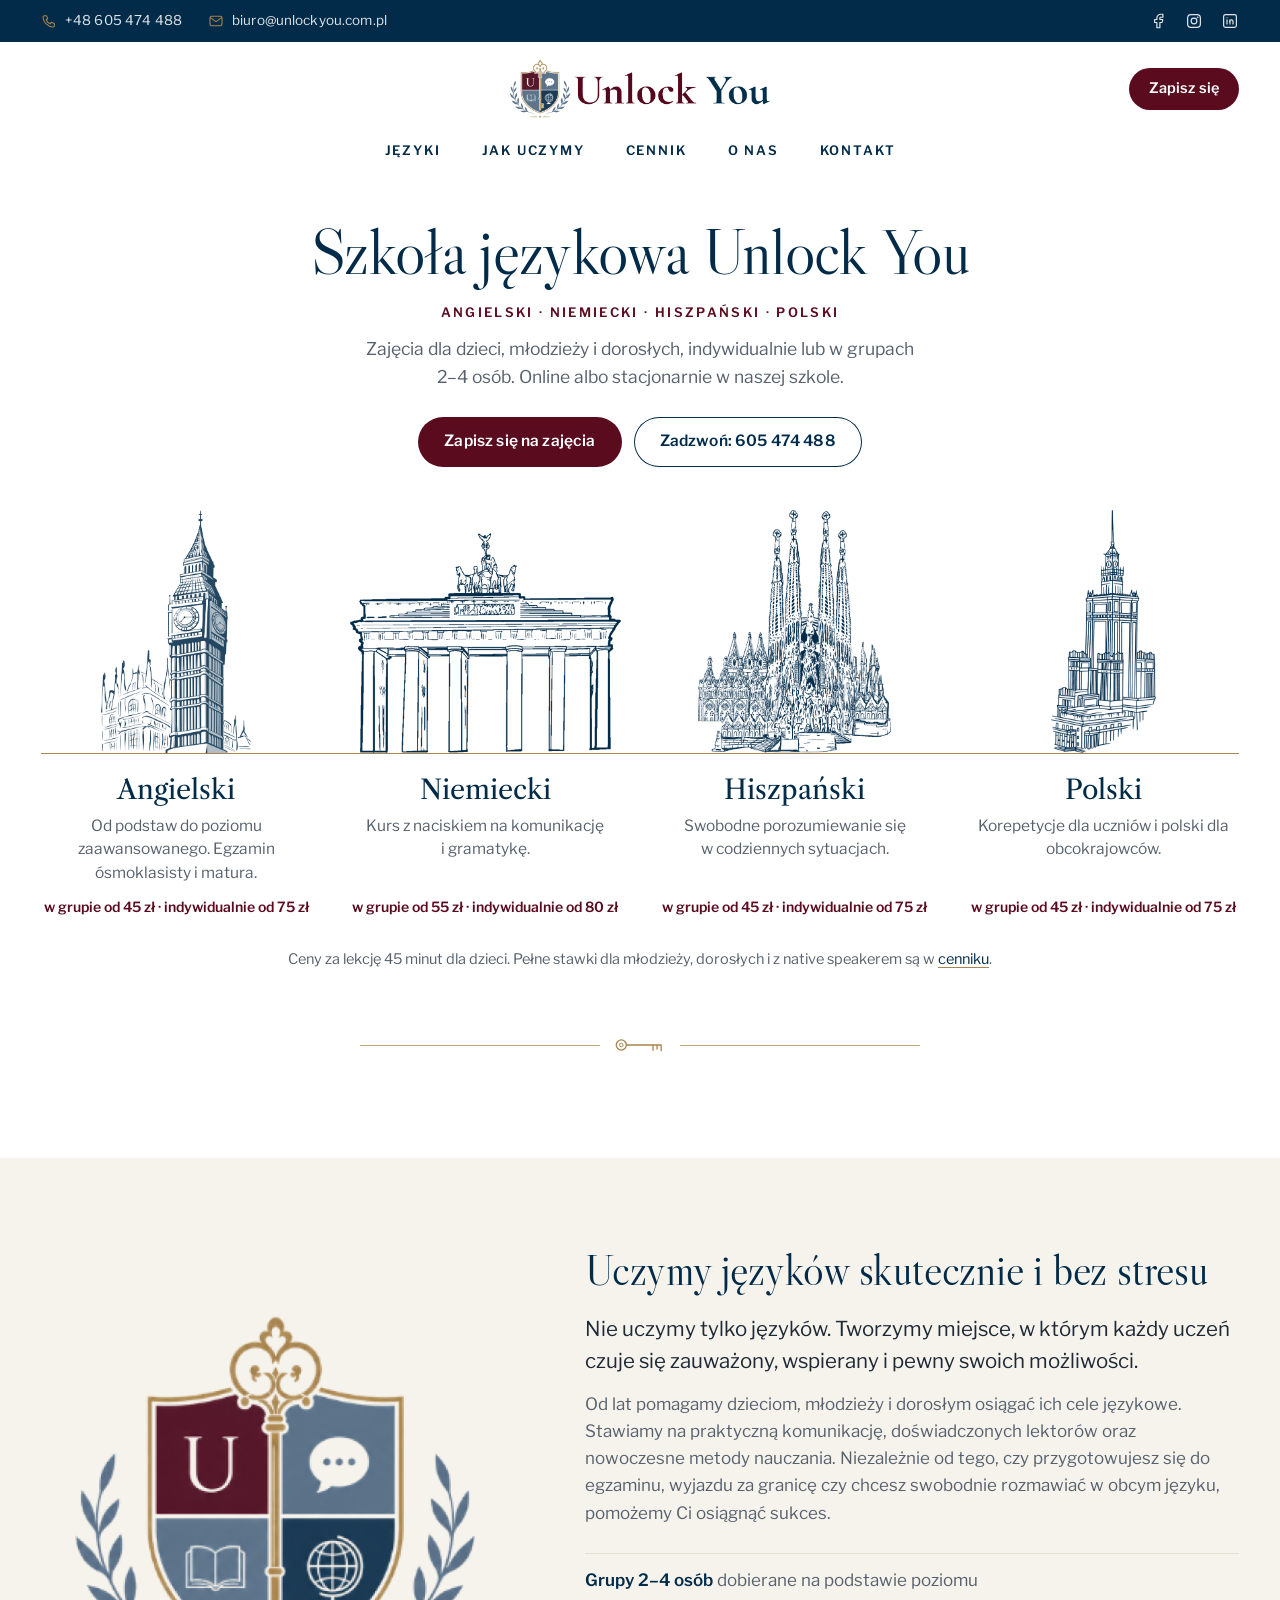
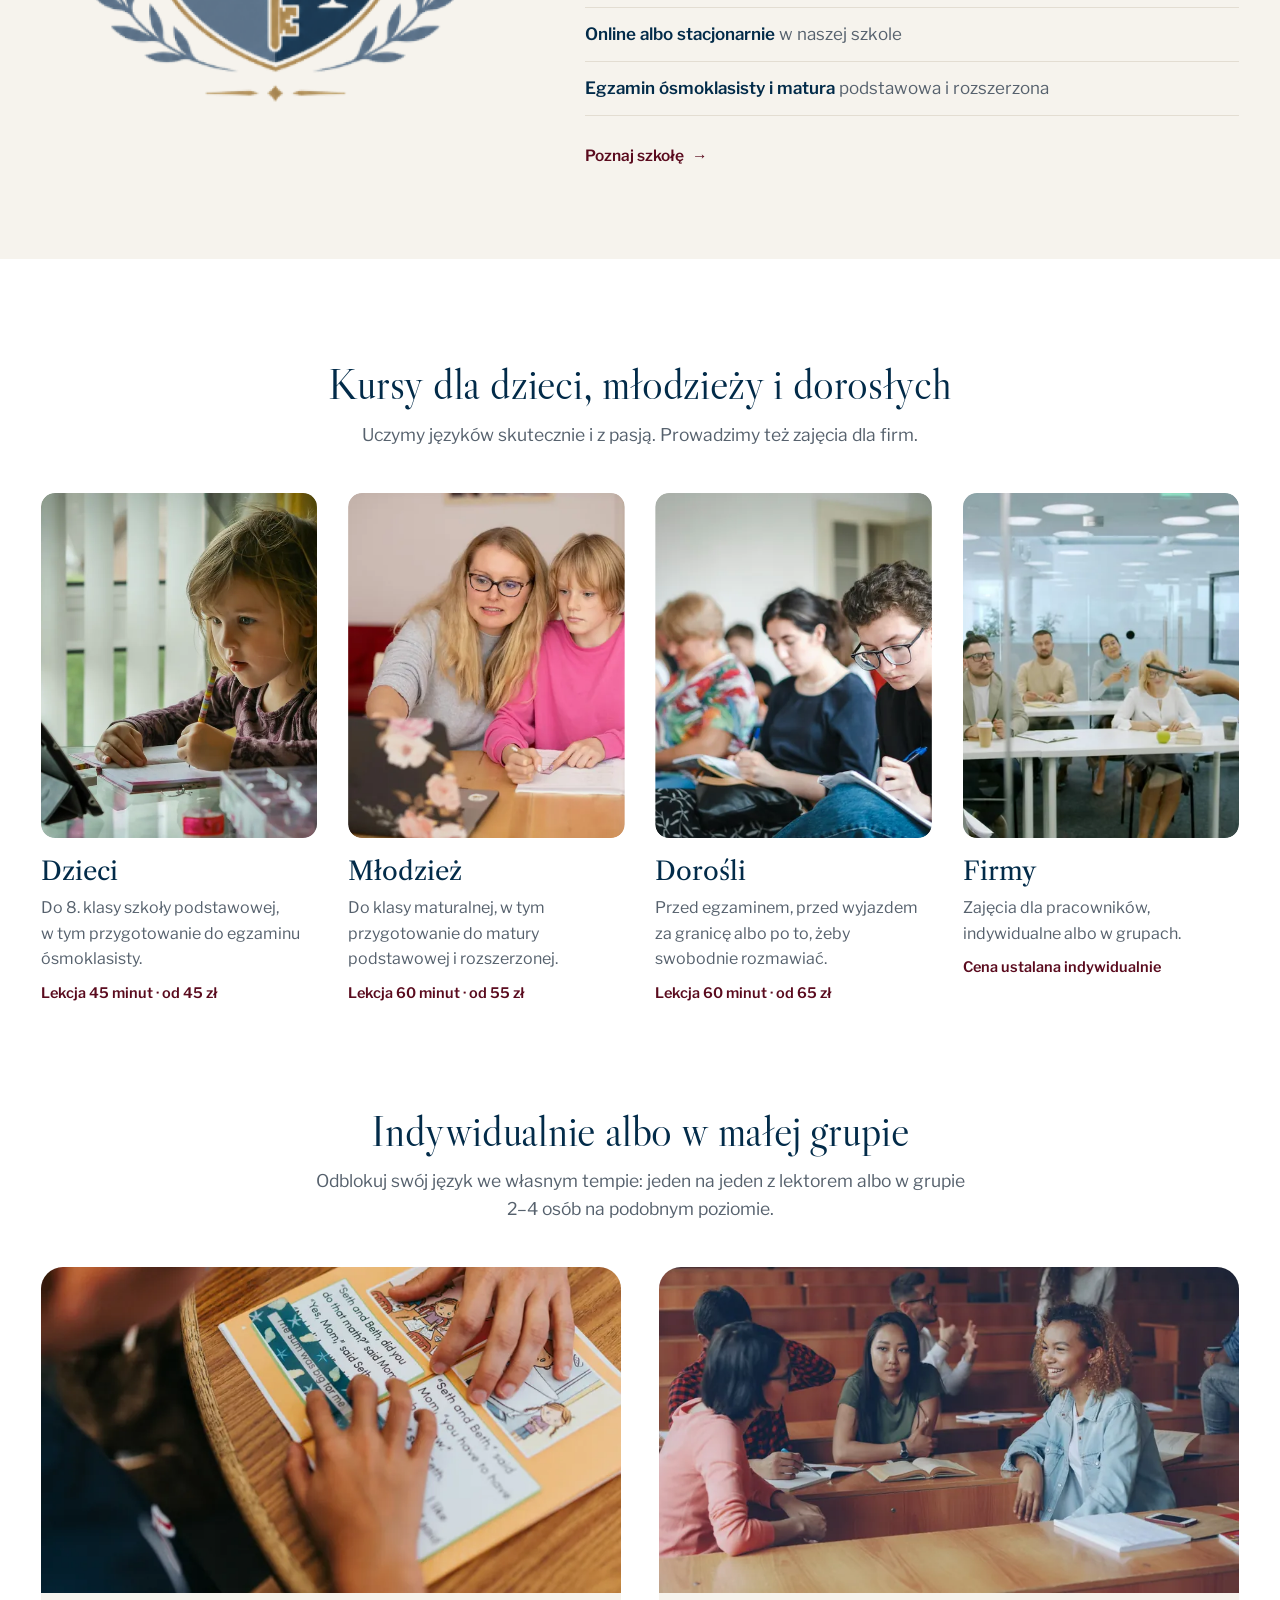
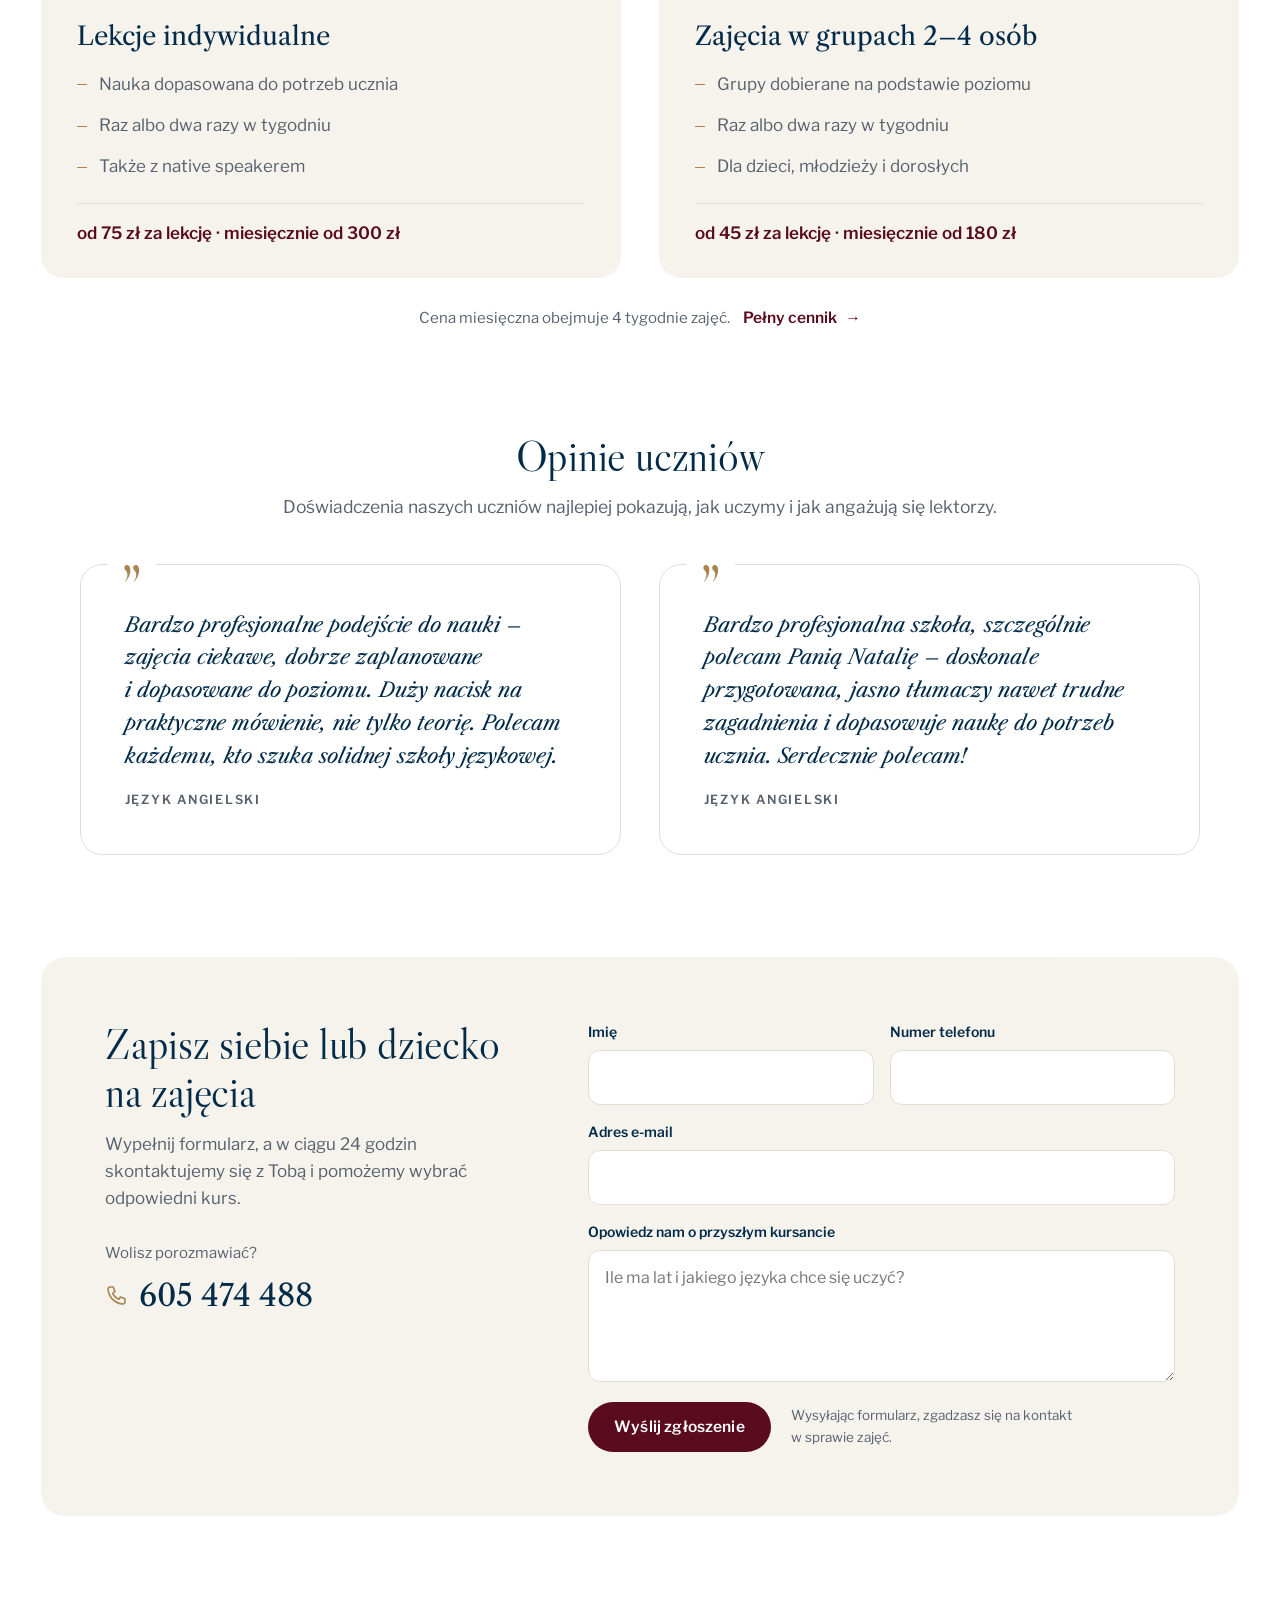
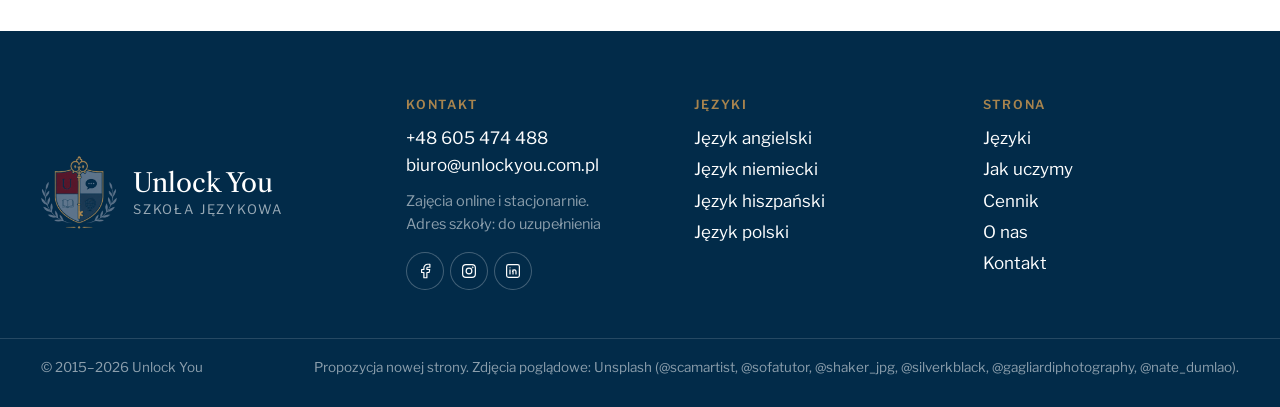
==== commit e09045c1: "Herb bez kafelka, sekcja o szkole na kremowym tle Co-Authored-By: Claude Opus 5.5 <noreply@anthropic" ====
--- a/index.html
+++ b/index.html
@@ -7,14 +7,14 @@
 <meta name="description" content="Szkoła językowa Unlock You: angielski, niemiecki, hiszpański i polski dla dzieci, młodzieży i dorosłych. Lekcje indywidualne i w grupach 2–4 osób, online lub stacjonarnie.">
 <meta name="theme-color" content="#022B49">
 <meta name="robots" content="noindex, nofollow">  <!-- propozycja: usunąć przy wdrożeniu na unlockyou.com.pl -->
-<script>document.documentElement.classList.add("js");try{if(!sessionStorage.getItem("uy-intro")&&!matchMedia("(prefers-reduced-motion: reduce)").matches){document.documentElement.classList.add("intro-start");sessionStorage.setItem("uy-intro","1")}}catch(e){}</script>
+<script>(function(){var h=document.documentElement;h.classList.add("js");try{var b=location.pathname.replace(/index\.html$/,""),r=document.referrer?new URL(document.referrer):null,w=r&&r.origin===location.origin&&r.pathname.indexOf(b)===0;if(!w&&!matchMedia("(prefers-reduced-motion: reduce)").matches)h.classList.add("intro-start")}catch(e){}})()</script>
 <link rel="preload" as="image" href="img/herb-256.webp">
 <link rel="icon" href="img/ikona-32.png" sizes="32x32">
 <link rel="apple-touch-icon" href="img/ikona-180.png">
 <link rel="preconnect" href="https://fonts.googleapis.com">
 <link rel="preconnect" href="https://fonts.gstatic.com" crossorigin>
 <link href="https://fonts.googleapis.com/css2?family=Libre+Caslon+Display&family=Libre+Caslon+Text:ital,wght@0,400;0,700;1,400&family=Libre+Franklin:wght@400;500;600&display=swap" rel="stylesheet">
-<link rel="stylesheet" href="style.css?v=2026-11-09k">
+<link rel="stylesheet" href="style.css?v=2026-11-09m">
 </head>
 <body>
 <div class="intro" aria-hidden="true">
@@ -108,8 +108,9 @@
 </section>
 
 <!-- O SZKOLE: herb + ich tekst „Poznaj nas” -->
+<div class="pas pas--papier">
 <section class="sekcja szkola" aria-labelledby="szkola-tytul">
-  <div class="szkola__herb pojaw-zdjecie">
+  <div class="szkola__herb">
     <img src="img/herb.png" alt="Herb szkoły Unlock You: klucz, książka, dymek rozmowy i globus" width="512" height="494" loading="lazy">
   </div>
   <div class="szkola__tekst">
@@ -124,6 +125,7 @@
     <a class="link pojaw" style="--d: .3s" href="o-nas/">Poznaj szkołę</a>
   </div>
 </section>
+</div>
 
 <!-- DLA KOGO: opisy grup z dopisków do ich cennika -->
 <section class="sekcja grupy" aria-labelledby="grupy-tytul">
@@ -277,6 +279,6 @@
   </div>
 </footer>
 <script src="vendor/lenis.min.js?v=1.1.18" defer></script>
-<script src="script.js?v=2026-11-09k" defer></script>
+<script src="script.js?v=2026-11-09m" defer></script>
 </body>
 </html>
--- a/style.css
+++ b/style.css
@@ -223,8 +223,12 @@
 
 /* ---------- strona główna: o szkole (herb) ---------- */
 .szkola { display: grid; grid-template-columns: minmax(0, 5fr) minmax(0, 7fr); gap: clamp(32px, 6vw, 96px); align-items: center; }
-.szkola__herb { display: grid; place-items: center; aspect-ratio: 1 / 1; border-radius: var(--r-duzy); background: var(--papier); }
-.szkola__herb img { width: 60%; }
+.szkola__herb { display: grid; place-items: center; }
+.szkola__herb img { width: min(100%, 400px); }
+/* pas z tłem na całą szerokość (Dawid 9.11: herb nie w kafelku, tylko w stronie, inny kolor tła) */
+.pas { margin-top: clamp(72px, 8vw, 120px); }
+.pas--papier { padding: clamp(64px, 7vw, 104px) 0; background: var(--papier); }
+.pas > .sekcja { padding-top: 0; }
 .szkola__tekst h2 { margin-bottom: 18px; }
 .szkola__tekst > p:not(.wstep) { margin-top: 14px; color: var(--tekst2); }
 .fakty { margin: 26px 0 26px; border-top: 1px solid var(--linia); }
@@ -396,8 +400,7 @@
   .grupy__lista { grid-template-columns: repeat(2, minmax(0, 1fr)); }
   .grupa img { aspect-ratio: 3 / 2; }
   .szkola, .onas, .kontakt, .zapisy__srodek, .jezyk-glowa__siatka { grid-template-columns: 1fr; }
-  .szkola__herb { aspect-ratio: auto; padding: 40px 0; }
-  .szkola__herb img { width: 180px; }
+  .szkola__herb img { width: 220px; }
   .jezyk-glowa__rysunek { order: -1; height: 300px; }
 }
 
@@ -554,7 +557,6 @@
   .js:not(.anim-ok) :is(.pojaw, .pojaw-tytul, .pojaw-zdjecie, .pojaw-blok, .panorama__nazwa, .panorama__opis, .panorama__cena):not(.widac),
   .js:not(.anim-ok) .panorama__rysunek img { animation: uy-awaryjnie 0s linear 3s forwards; }
   @keyframes uy-awaryjnie { to { opacity: 1; transform: none; clip-path: none; -webkit-mask-position: 0 100%; mask-position: 0 100%; } }
-  .szkola__herb { --r: var(--r-duzy); }
   .forma .kadr { --r: 0px; }
   .zapisy__srodek { --r: var(--r-duzy); }
 
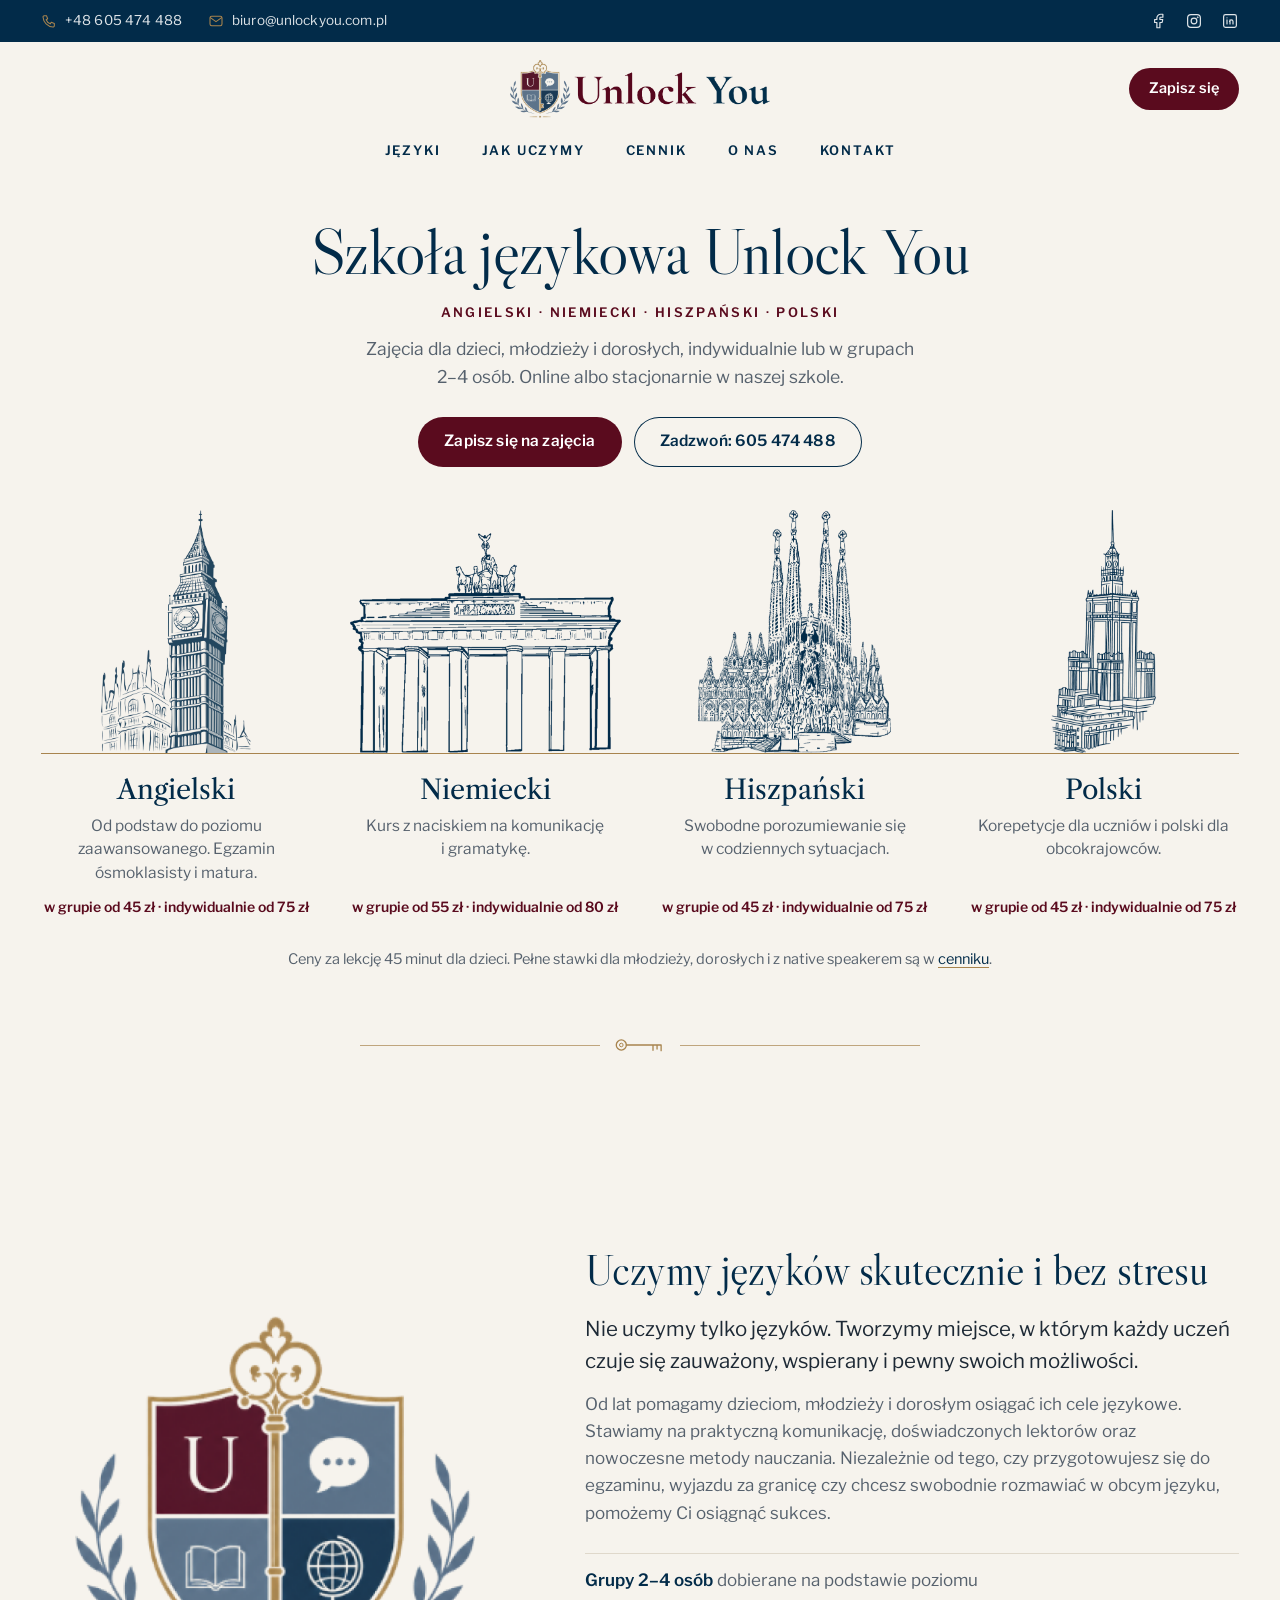
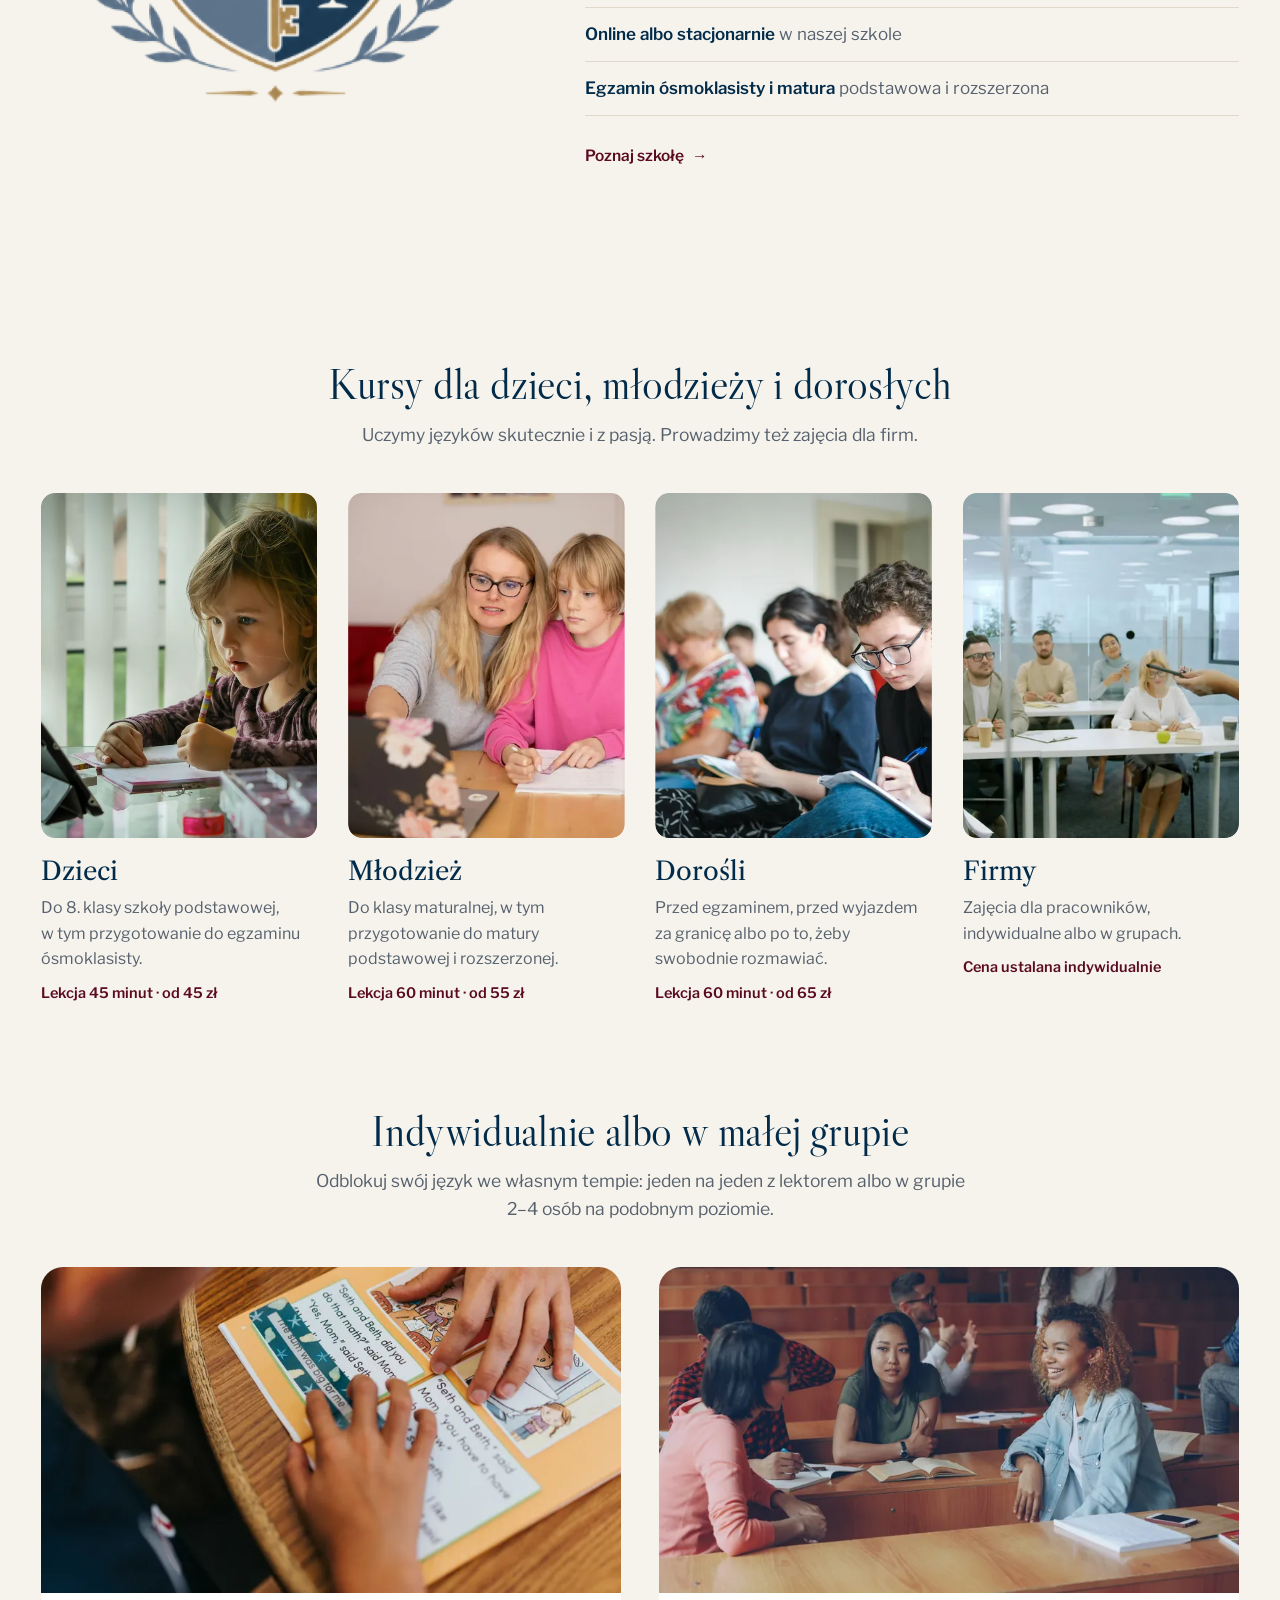
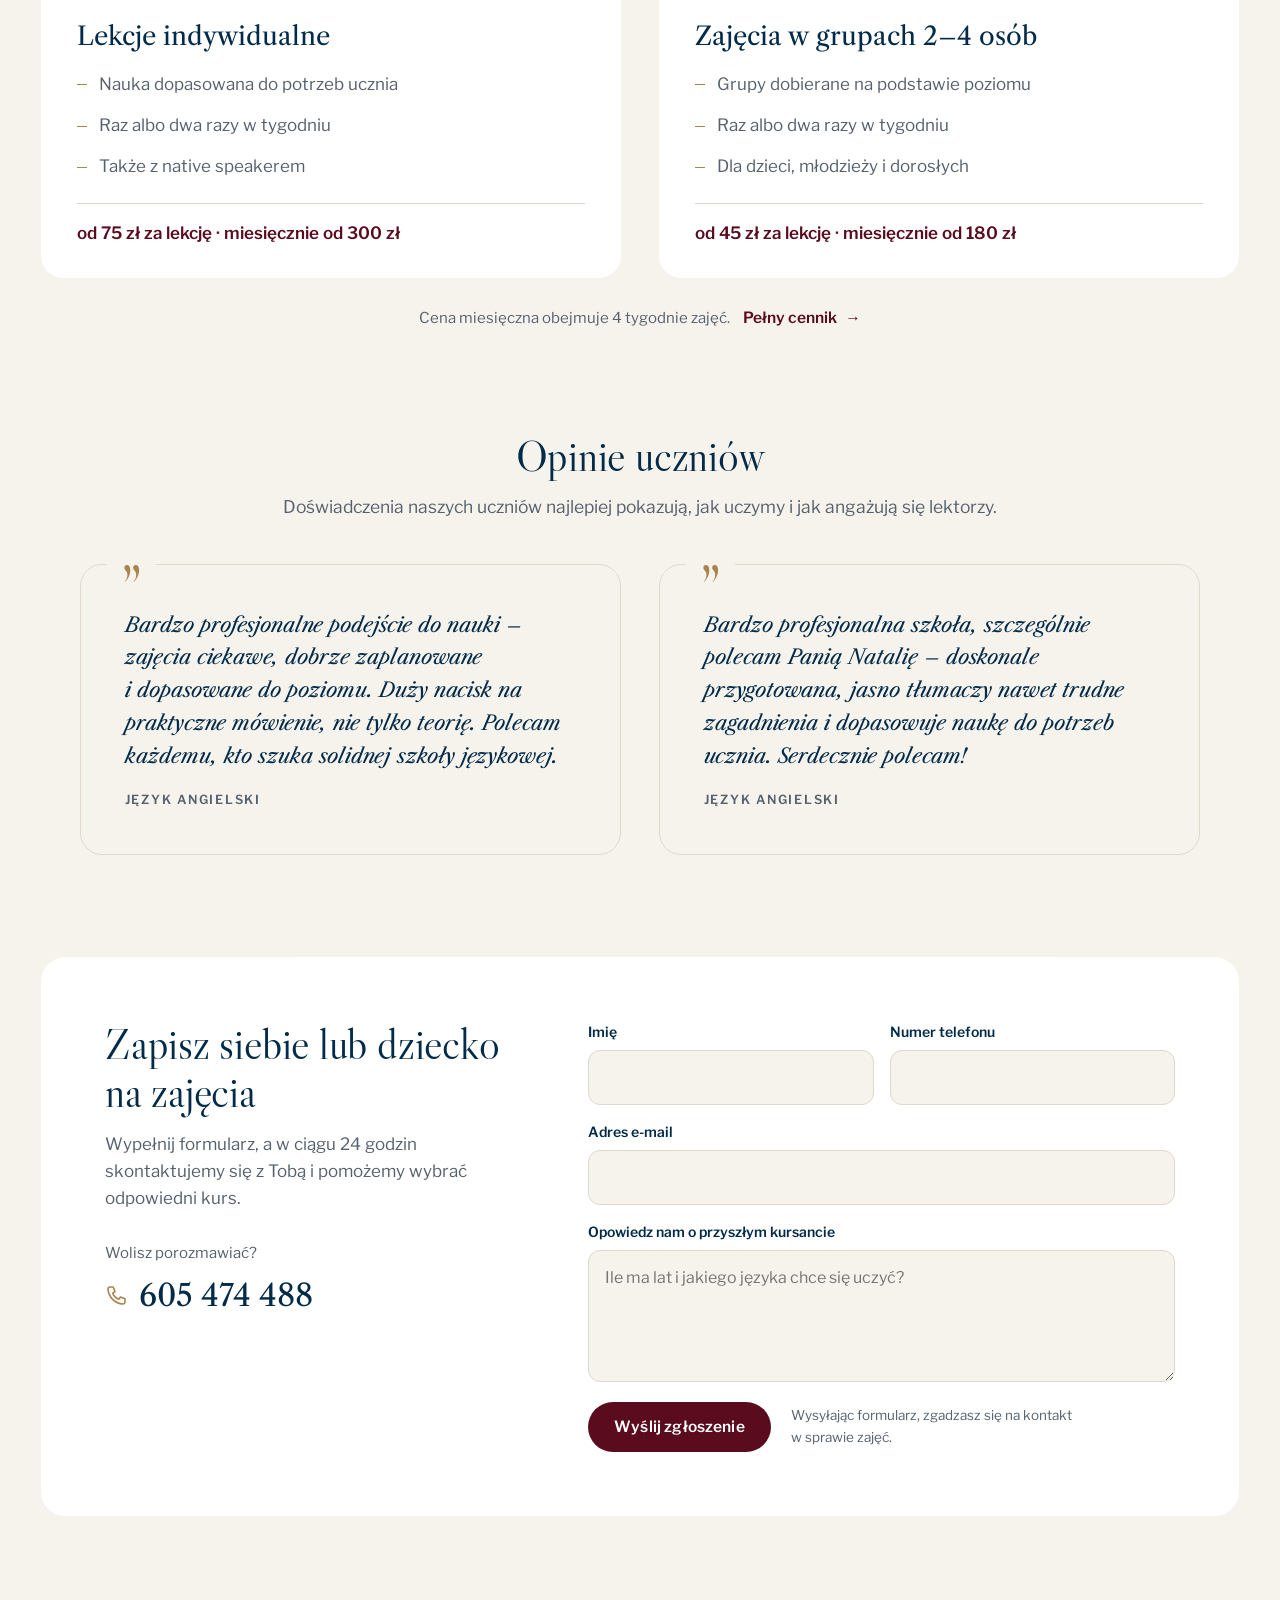
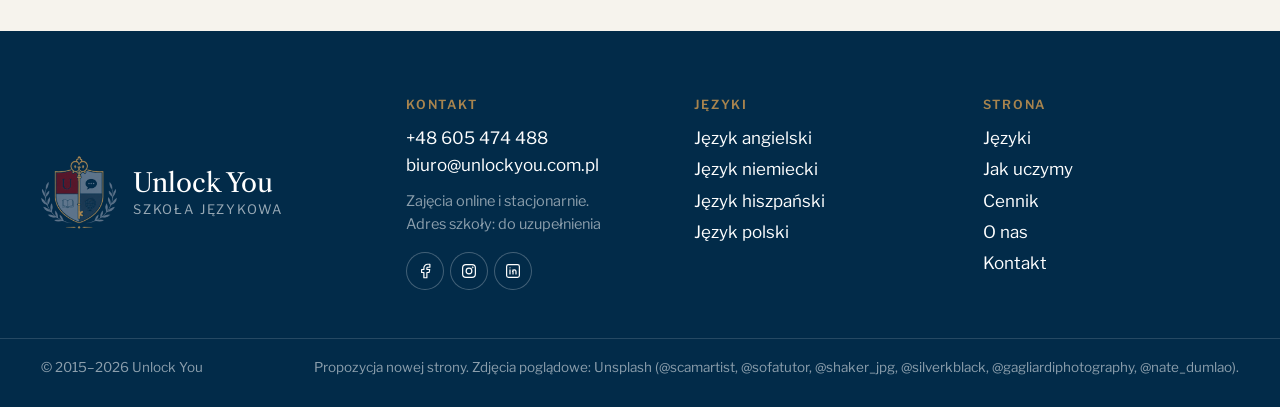
==== commit ad9025a6: "Cała strona na kremowym tle, białe karty Co-Authored-By: Claude Opus 5.5 <noreply@anthropic.com>" ====
--- a/index.html
+++ b/index.html
@@ -14,7 +14,7 @@
 <link rel="preconnect" href="https://fonts.googleapis.com">
 <link rel="preconnect" href="https://fonts.gstatic.com" crossorigin>
 <link href="https://fonts.googleapis.com/css2?family=Libre+Caslon+Display&family=Libre+Caslon+Text:ital,wght@0,400;0,700;1,400&family=Libre+Franklin:wght@400;500;600&display=swap" rel="stylesheet">
-<link rel="stylesheet" href="style.css?v=2026-11-09m">
+<link rel="stylesheet" href="style.css?v=2026-11-09n">
 </head>
 <body>
 <div class="intro" aria-hidden="true">
@@ -279,6 +279,6 @@
   </div>
 </footer>
 <script src="vendor/lenis.min.js?v=1.1.18" defer></script>
-<script src="script.js?v=2026-11-09m" defer></script>
+<script src="script.js?v=2026-11-09n" defer></script>
 </body>
 </html>
--- a/style.css
+++ b/style.css
@@ -11,7 +11,9 @@
   --stal: #5A728A;
   --zloto: #A8844E;
   --papier: #F6F3ED;
-  --linia: #E3DDD2;
+  --tlo: #F6F3ED;      /* tło całej strony: kremowe (Dawid 9.11) */
+  --karta: #FFFFFF;    /* karty i formularze na kremowym tle */
+  --linia: #DFD8CB;
   --tekst: #1D2935;
   --tekst2: #56616D;
   --bialy: #FFFFFF;
@@ -34,7 +36,7 @@
   font-size: 17px;
   line-height: 1.6;
   color: var(--tekst);
-  background: var(--bialy);
+  background: var(--tlo);
   -webkit-font-smoothing: antialiased;
   text-rendering: optimizeLegibility;
 }
@@ -96,7 +98,7 @@
 .pasek-gora__social a:hover { background: rgba(255, 255, 255, .1); color: var(--zloto); }
 
 /* ---------- nagłówek: herb z napisem na środku, po prawej zapisy, pod spodem menu kapitalikami ---------- */
-.naglowek { position: relative; z-index: 20; background: var(--bialy); }
+.naglowek { position: relative; z-index: 20; background: var(--tlo); }
 .naglowek__rzad {
   display: grid; grid-template-columns: 1fr auto 1fr; align-items: center;
   max-width: var(--max); margin: 0 auto; padding: 18px var(--pad) 6px;
@@ -227,7 +229,7 @@
 .szkola__herb img { width: min(100%, 400px); }
 /* pas z tłem na całą szerokość (Dawid 9.11: herb nie w kafelku, tylko w stronie, inny kolor tła) */
 .pas { margin-top: clamp(72px, 8vw, 120px); }
-.pas--papier { padding: clamp(64px, 7vw, 104px) 0; background: var(--papier); }
+.pas--papier { padding: clamp(64px, 7vw, 104px) 0; }
 .pas > .sekcja { padding-top: 0; }
 .szkola__tekst h2 { margin-bottom: 18px; }
 .szkola__tekst > p:not(.wstep) { margin-top: 14px; color: var(--tekst2); }
@@ -244,7 +246,7 @@
 .grupa p { margin-top: 8px; font-size: 16px; color: var(--tekst2); }
 .grupa .grupa__meta { margin-top: 10px; font-size: 14.5px; font-weight: 600; color: var(--bordo); }
 .zajecia__kolumny { display: grid; grid-template-columns: 1fr 1fr; gap: clamp(20px, 3vw, 40px); }
-.forma { display: grid; grid-template-rows: auto 1fr; overflow: hidden; border-radius: var(--r-duzy); background: var(--papier); }
+.forma { display: grid; grid-template-rows: auto 1fr; overflow: hidden; border-radius: var(--r-duzy); background: var(--karta); }
 .forma .kadr { border-radius: 0; }
 .forma img { width: 100%; height: auto; aspect-ratio: 16 / 9; object-fit: cover; object-position: 50% 62%; }
 .forma__tekst { display: flex; flex-direction: column; padding: 28px clamp(22px, 3vw, 36px) 30px; }
@@ -258,13 +260,13 @@
 /* ---------- opinie: dwa cytaty z ich strony ---------- */
 .opinie__lista { display: grid; grid-template-columns: 1fr 1fr; gap: clamp(20px, 3vw, 40px); max-width: 1120px; margin: 0 auto; }
 .opinia { position: relative; padding: clamp(30px, 3.4vw, 46px); border: 1px solid var(--linia); border-radius: var(--r-duzy); }
-.opinia::before { content: "„"; position: absolute; top: -60px; left: 26px; height: 74px; padding: 0 12px; background: linear-gradient(to bottom, transparent 58px, var(--bialy) 58px); font-family: var(--szeryf-duzy); font-size: 80px; line-height: 1; color: var(--zloto); }
+.opinia::before { content: "„"; position: absolute; top: -60px; left: 26px; height: 74px; padding: 0 12px; background: linear-gradient(to bottom, transparent 58px, var(--tlo) 58px); font-family: var(--szeryf-duzy); font-size: 80px; line-height: 1; color: var(--zloto); }
 .opinia blockquote { font-family: var(--szeryf); font-style: italic; font-size: clamp(18px, 1.6vw, 21px); line-height: 1.6; color: var(--granat); }
 .opinia figcaption { margin-top: 18px; font-size: 12.5px; font-weight: 600; letter-spacing: .14em; text-transform: uppercase; color: var(--tekst2); }
 
 /* ---------- zapisy z formularzem (pola jak na ich obecnej stronie) ---------- */
 .zapisy { max-width: var(--max); margin: clamp(72px, 8vw, 120px) auto 0; padding: 0 var(--pad); scroll-margin-top: 16px; }
-.zapisy__srodek { display: grid; grid-template-columns: minmax(0, 5fr) minmax(0, 7fr); gap: clamp(28px, 5vw, 80px); padding: clamp(32px, 5vw, 72px); border-radius: var(--r-duzy); background: var(--papier); }
+.zapisy__srodek { display: grid; grid-template-columns: minmax(0, 5fr) minmax(0, 7fr); gap: clamp(28px, 5vw, 80px); padding: clamp(32px, 5vw, 72px); border-radius: var(--r-duzy); background: var(--karta); }
 .zapisy__tekst > p { margin-top: 14px; color: var(--tekst2); }
 .zapisy .zapisy__tel { margin-top: 28px; font-size: 15px; }
 .zapisy__tel a { display: inline-flex; align-items: center; gap: 10px; margin-top: 6px; font-family: var(--szeryf); font-size: clamp(26px, 2.4vw, 32px); color: var(--granat); text-decoration: none; }
@@ -276,7 +278,7 @@
 .formularz label { font-size: 14px; font-weight: 600; color: var(--granat); }
 .formularz input, .formularz textarea {
   width: 100%; padding: 14px 16px; border: 1px solid var(--linia); border-radius: 12px;
-  background: var(--bialy); font: inherit; font-size: 16px; color: var(--tekst);
+  background: var(--tlo); font: inherit; font-size: 16px; color: var(--tekst);
   transition: border-color .2s, box-shadow .2s;
 }
 .formularz textarea { min-height: 120px; resize: vertical; }
@@ -285,7 +287,7 @@
 .formularz__blad { padding: 12px 16px; border-radius: 12px; background: #F7E6E9; font-size: 15px; color: #7A1426; }
 .formularz__wyslij { display: flex; flex-wrap: wrap; align-items: center; gap: 12px 20px; margin-top: 4px; }
 .formularz__zgoda { max-width: 36ch; font-size: 13.5px; color: var(--tekst2); }
-.formularz__ok { padding: 26px 28px; border: 1px solid var(--linia); border-radius: var(--r); background: var(--bialy); }
+.formularz__ok { padding: 26px 28px; border: 1px solid var(--linia); border-radius: var(--r); background: var(--tlo); }
 .formularz__ok-tytul { margin-bottom: 6px; font-family: var(--szeryf); font-size: 26px; color: var(--granat); }
 .formularz.wyslany > :not(.formularz__ok) { display: none; }
 .formularz__podglad { margin-top: 12px; padding-top: 12px; border-top: 1px solid var(--linia); font-size: 13.5px; color: var(--tekst2); }
@@ -310,7 +312,7 @@
 .tabela .tabela__firmy { white-space: normal; vertical-align: middle; font-size: 14.5px; font-weight: 400; color: var(--tekst2); }
 .tabela th:last-child, .tabela td:last-child { padding-right: 0; }
 .cennik__telefon { display: none; }
-.cennik__grupa { padding: 18px 18px 6px; border-radius: var(--r); background: var(--papier); }
+.cennik__grupa { padding: 18px 18px 6px; border-radius: var(--r); background: var(--karta); }
 .cennik__kto { font-family: var(--szeryf); font-size: 22px; color: var(--granat); }
 .cennik__kto span { margin-left: 8px; font-family: var(--bezszeryf); font-size: 13px; color: var(--tekst2); }
 .cennik__grupa dl { margin-top: 8px; }
@@ -331,7 +333,7 @@
 .herb-sekcja img { width: clamp(110px, 12vw, 160px); flex: none; }
 .herb-sekcja p { margin: 10px 0 14px; color: var(--tekst2); }
 .kontakt { display: grid; grid-template-columns: minmax(0, 5fr) minmax(0, 7fr); gap: clamp(32px, 6vw, 96px); align-items: start; padding-top: clamp(48px, 6vw, 80px); }
-.kontakt .kontakt__formularz { padding: clamp(28px, 4vw, 48px); border-radius: var(--r-duzy); background: var(--papier); scroll-margin-top: 16px; }
+.kontakt .kontakt__formularz { padding: clamp(28px, 4vw, 48px); border-radius: var(--r-duzy); background: var(--karta); scroll-margin-top: 16px; }
 .kontakt .kontakt__formularz h2 { margin-bottom: 22px; font-size: clamp(28px, 2.6vw, 36px); }
 .kontakt__social-tytul { margin-top: 30px; font-size: 12.5px; font-weight: 600; letter-spacing: .12em; text-transform: uppercase; color: var(--tekst2); }
 .kontakt__social { display: flex; flex-wrap: wrap; gap: 10px; margin-top: 12px; }
@@ -382,7 +384,7 @@
   .naglowek__burger[aria-expanded="true"] span:nth-child(1) { transform: translateY(3.75px) rotate(45deg); }
   .naglowek__burger[aria-expanded="true"] span:nth-child(2) { transform: translateY(-3.75px) rotate(-45deg); }
 
-  .menu { display: none; position: absolute; left: 0; right: 0; top: 100%; padding: 8px var(--pad) 28px; background: var(--bialy); border-bottom: 1px solid var(--linia); }
+  .menu { display: none; position: absolute; left: 0; right: 0; top: 100%; padding: 8px var(--pad) 28px; background: var(--tlo); border-bottom: 1px solid var(--linia); }
   .naglowek.otwarte .menu { display: block; }
   .menu__linki { flex-direction: column; align-items: stretch; gap: 0; padding: 0; }
   .menu__linki a { padding: 16px 0; border-top: 1px solid var(--linia); font-family: var(--szeryf); font-size: 24px; font-weight: 400; letter-spacing: 0; text-transform: none; }
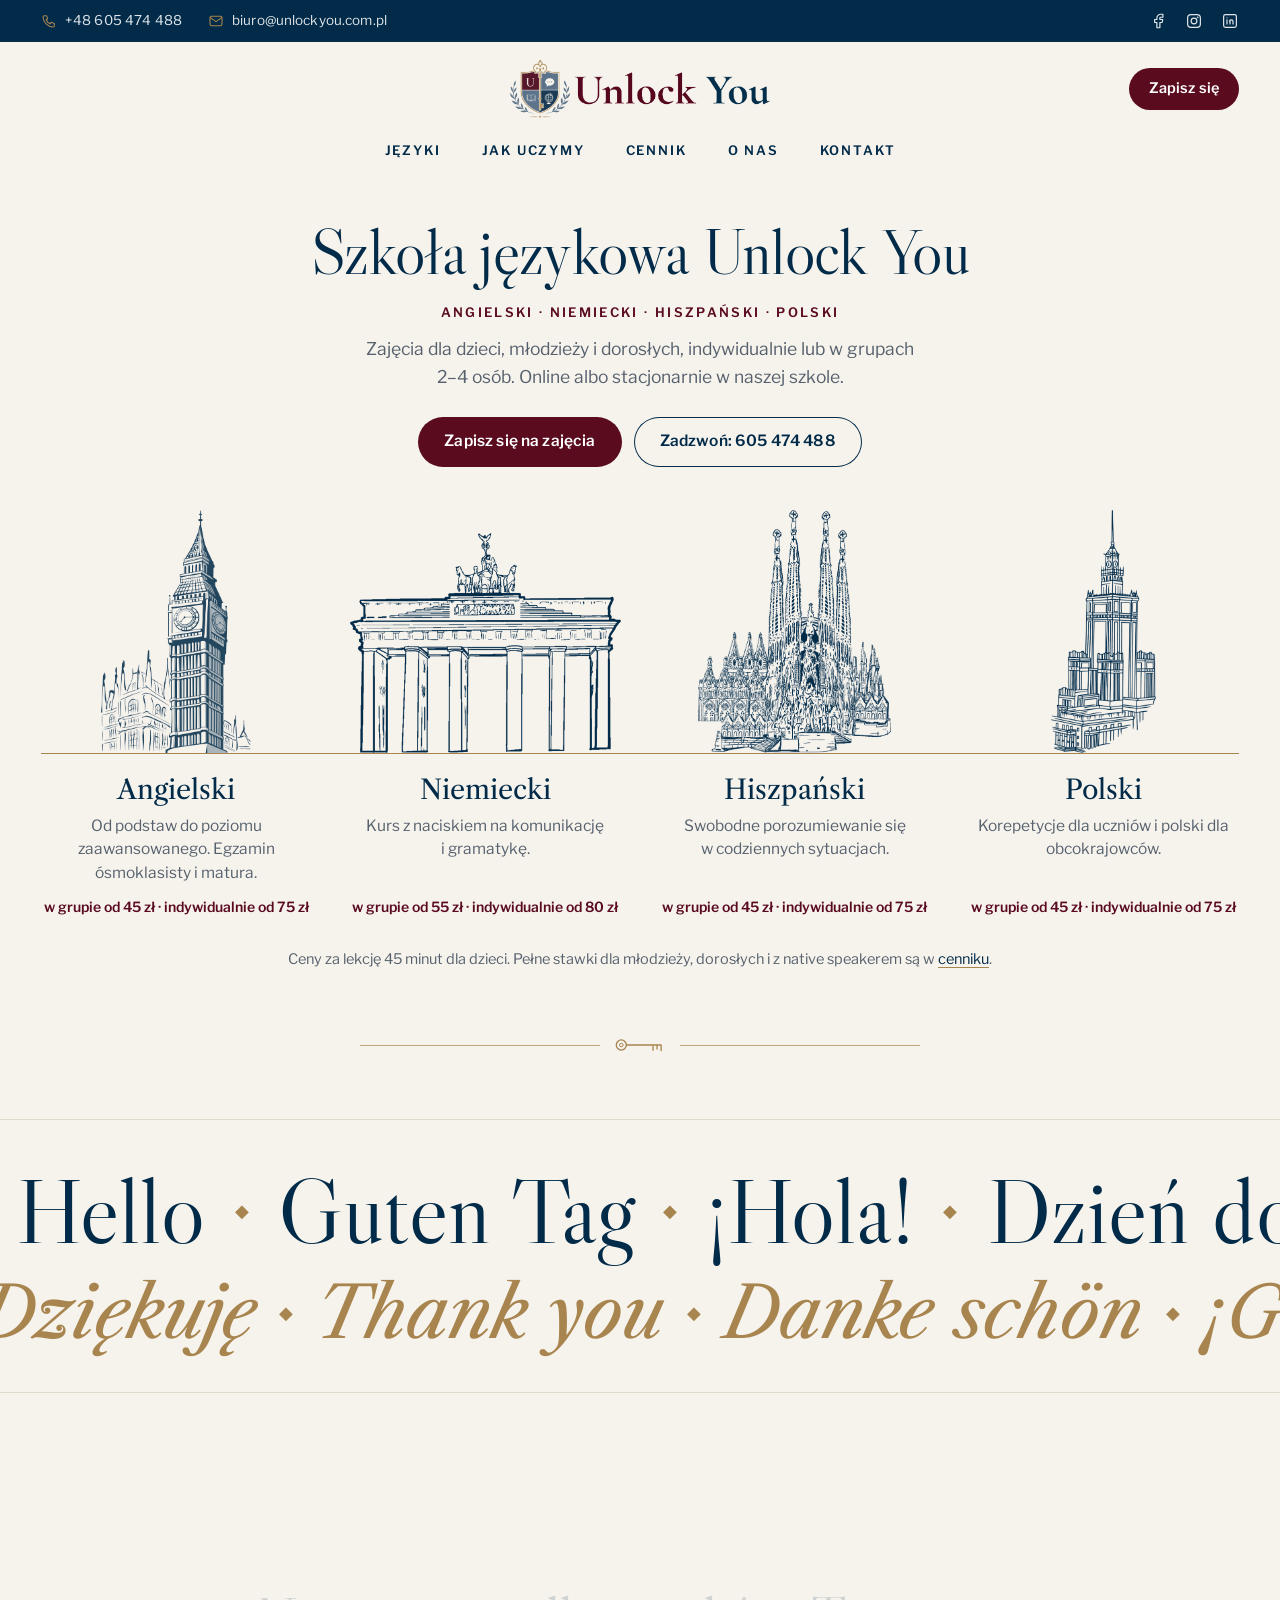
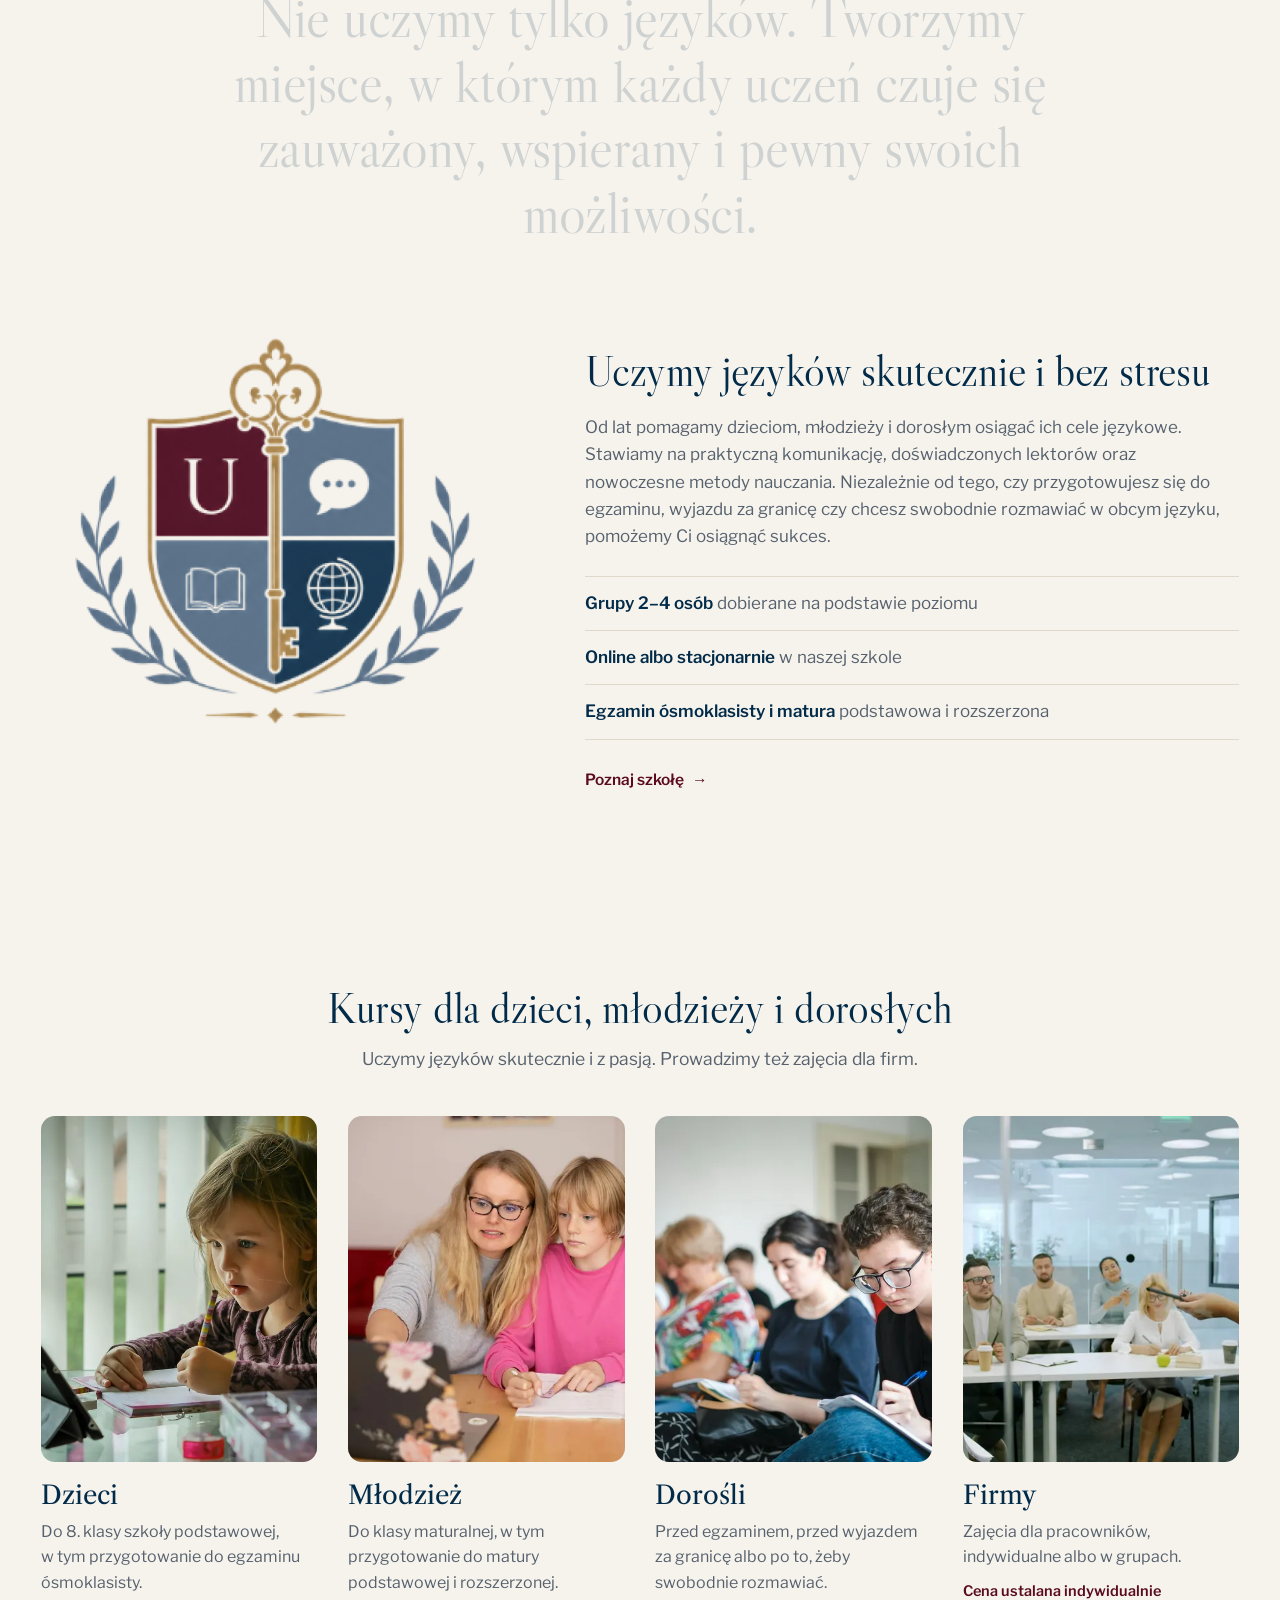
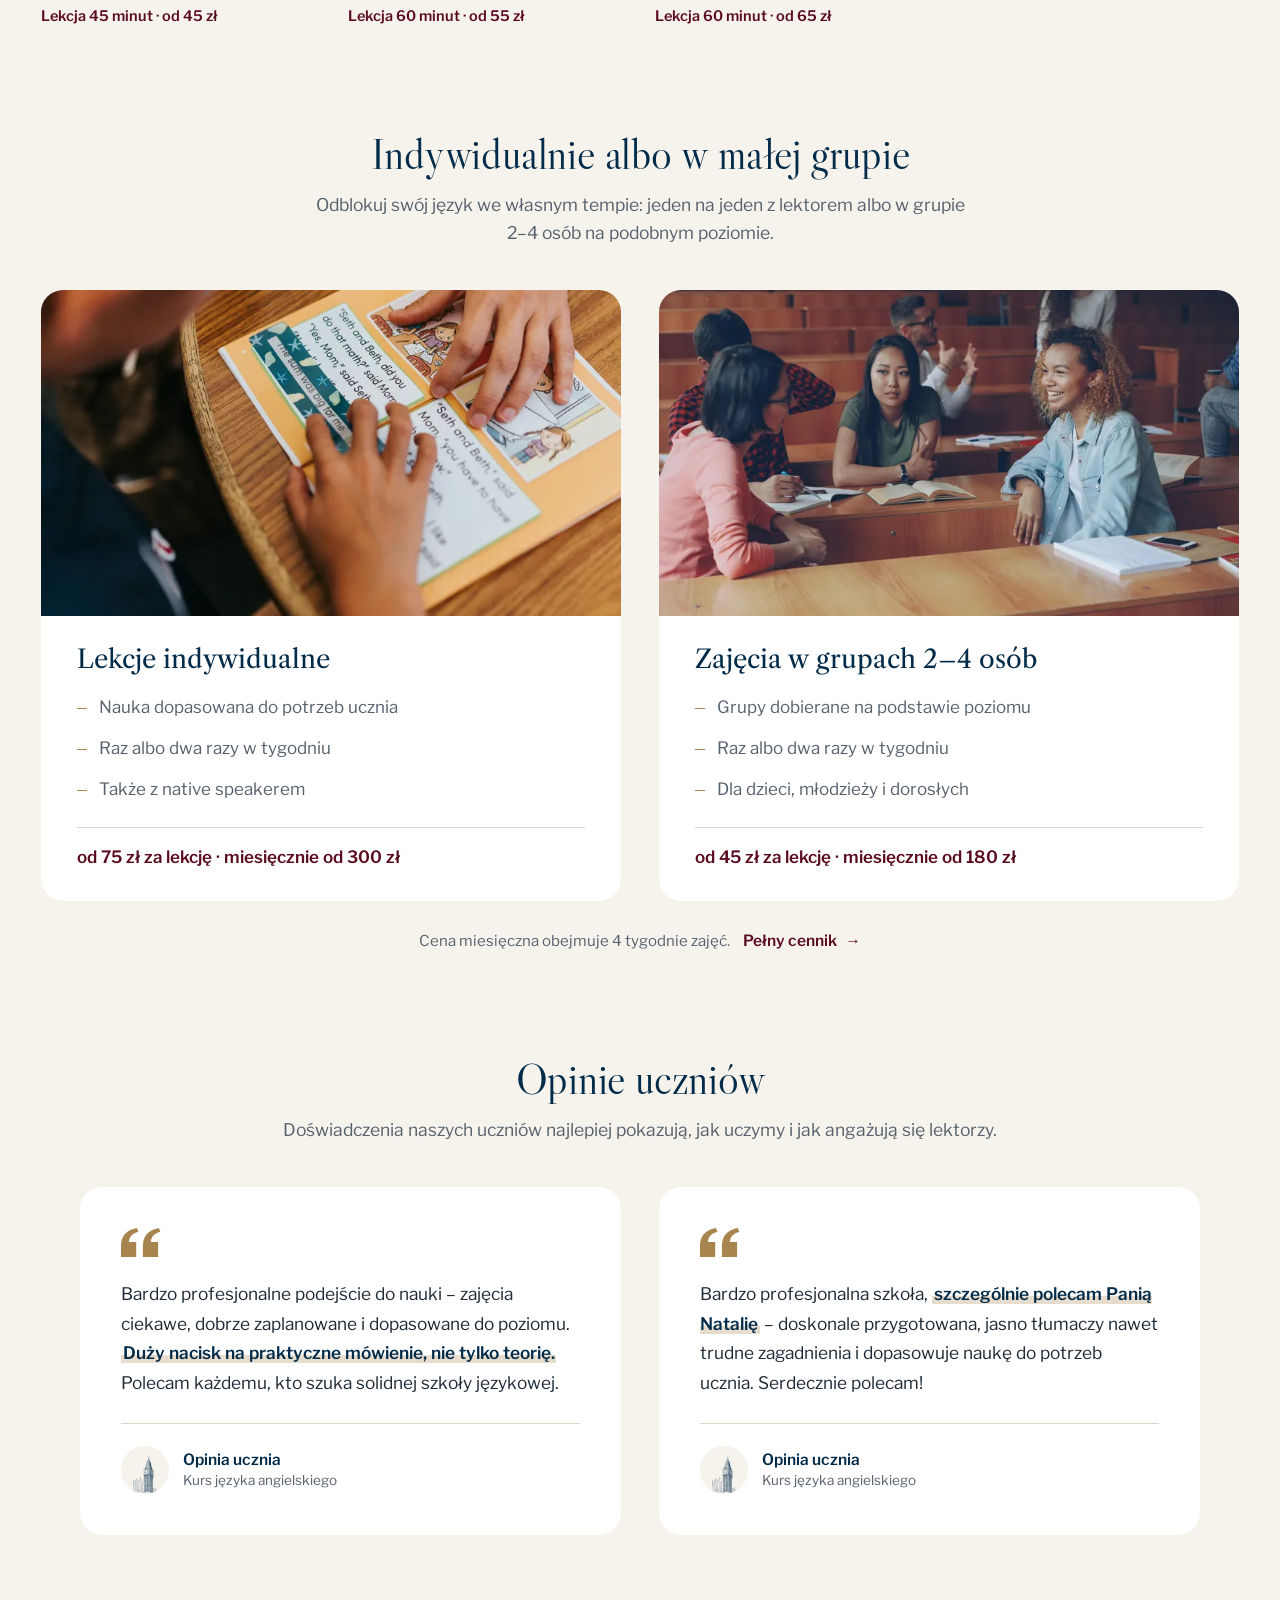
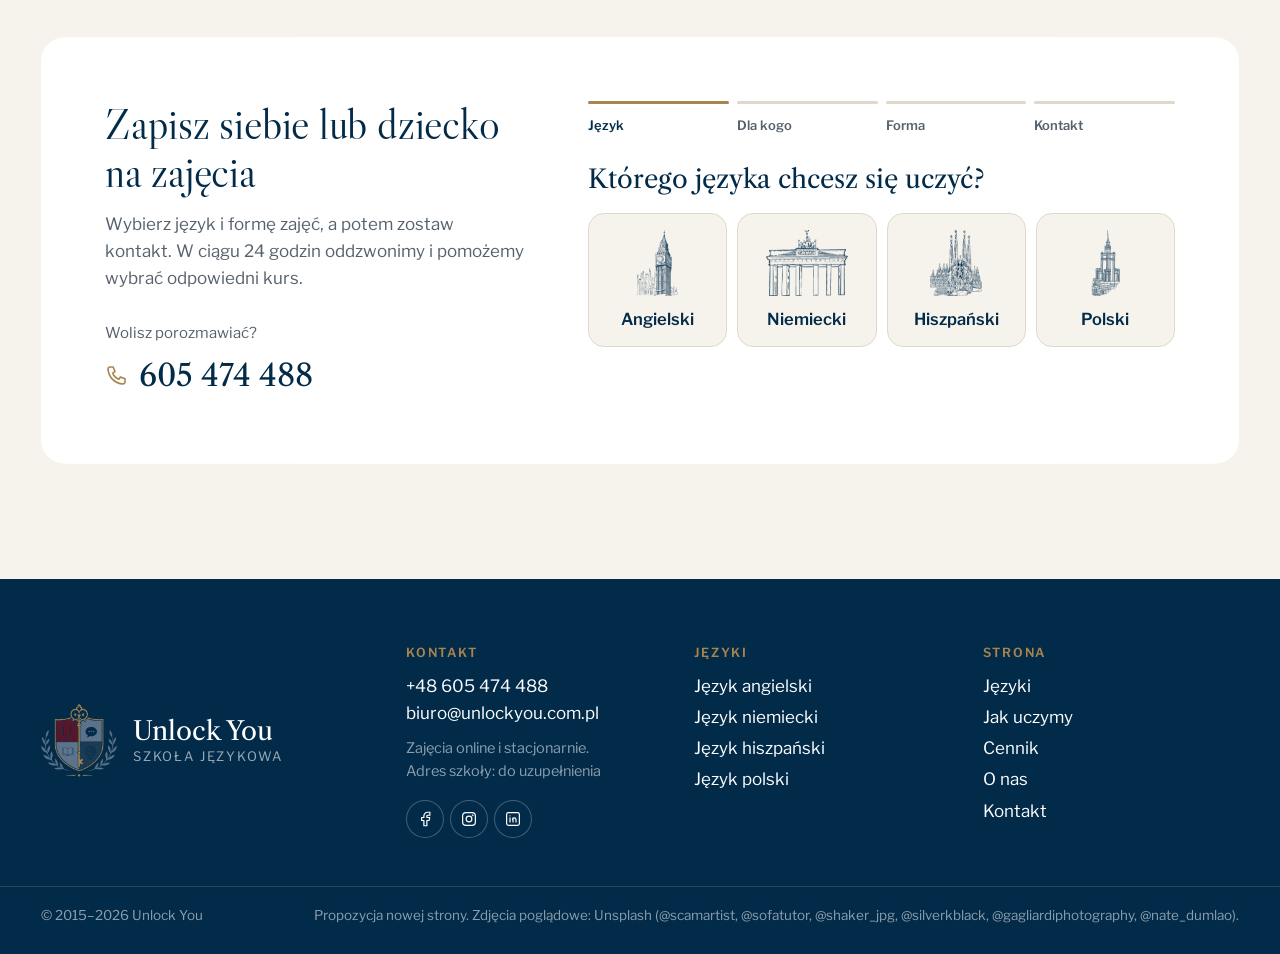
==== commit e01b361b: "Nowe animacje przewijania, zapisy krok po kroku, nowy wygląd opinii Co-Authored-By: Claude Opus 5.5 " ====
--- a/index.html
+++ b/index.html
@@ -14,7 +14,7 @@
 <link rel="preconnect" href="https://fonts.googleapis.com">
 <link rel="preconnect" href="https://fonts.gstatic.com" crossorigin>
 <link href="https://fonts.googleapis.com/css2?family=Libre+Caslon+Display&family=Libre+Caslon+Text:ital,wght@0,400;0,700;1,400&family=Libre+Franklin:wght@400;500;600&display=swap" rel="stylesheet">
-<link rel="stylesheet" href="style.css?v=2026-11-09n">
+<link rel="stylesheet" href="style.css?v=2026-11-09q">
 </head>
 <body>
 <div class="intro" aria-hidden="true">
@@ -103,19 +103,27 @@
       <span class="panorama__cena"><span>w&nbsp;grupie od 45&nbsp;zł</span><span>indywidualnie od 75&nbsp;zł</span></span>
     </a>
   </div>
-  <p class="jezyki__dopisek">Ceny za lekcję 45 minut dla dzieci. Pełne stawki dla młodzieży, dorosłych i&nbsp;z&nbsp;native speakerem są w <a href="cennik/">cenniku</a>.</p>
+  <p class="jezyki__dopisek">Ceny za lekcję 45&nbsp;minut dla dzieci. Pełne stawki dla młodzieży, dorosłych i&nbsp;z&nbsp;native speakerem są w <a href="cennik/">cenniku</a>.</p>
   <div class="ornament" aria-hidden="true"><span></span><svg class="ornament__klucz" viewBox="0 0 64 24" aria-hidden="true"><circle cx="9" cy="12" r="6.2" fill="none" stroke="currentColor" stroke-width="1.6"/><circle cx="9" cy="12" r="2.2" fill="none" stroke="currentColor" stroke-width="1.2"/><path d="M15.2 12H58M48 12v6.5M53 12v5M58 12v7" fill="none" stroke="currentColor" stroke-width="1.6" stroke-linecap="round"/></svg><span></span></div>
 </section>
 
-<!-- O SZKOLE: herb + ich tekst „Poznaj nas” -->
+<!-- PAS Z POWITANIAMI w ich czterech językach: przesuwa się w bok i przyspiesza przy przewijaniu -->
+<section class="pas-jezyki" aria-label="Powitania i podziękowania w językach, których uczymy">
+  <div class="pas-jezyki__rzad" data-kierunek="-1"><div class="pas-jezyki__tor"><span class="pas-jezyki__kopia"><span lang="en">Hello</span><span class="pas-jezyki__znak">◆</span><span lang="de">Guten Tag</span><span class="pas-jezyki__znak">◆</span><span lang="es">¡Hola!</span><span class="pas-jezyki__znak">◆</span><span lang="pl">Dzień dobry</span><span class="pas-jezyki__znak">◆</span></span><span class="pas-jezyki__kopia" aria-hidden="true"><span lang="en">Hello</span><span class="pas-jezyki__znak">◆</span><span lang="de">Guten Tag</span><span class="pas-jezyki__znak">◆</span><span lang="es">¡Hola!</span><span class="pas-jezyki__znak">◆</span><span lang="pl">Dzień dobry</span><span class="pas-jezyki__znak">◆</span></span><span class="pas-jezyki__kopia" aria-hidden="true"><span lang="en">Hello</span><span class="pas-jezyki__znak">◆</span><span lang="de">Guten Tag</span><span class="pas-jezyki__znak">◆</span><span lang="es">¡Hola!</span><span class="pas-jezyki__znak">◆</span><span lang="pl">Dzień dobry</span><span class="pas-jezyki__znak">◆</span></span><span class="pas-jezyki__kopia" aria-hidden="true"><span lang="en">Hello</span><span class="pas-jezyki__znak">◆</span><span lang="de">Guten Tag</span><span class="pas-jezyki__znak">◆</span><span lang="es">¡Hola!</span><span class="pas-jezyki__znak">◆</span><span lang="pl">Dzień dobry</span><span class="pas-jezyki__znak">◆</span></span></div></div>
+  <div class="pas-jezyki__rzad pas-jezyki__rzad--2" data-kierunek="1"><div class="pas-jezyki__tor"><span class="pas-jezyki__kopia"><span lang="en">Thank you</span><span class="pas-jezyki__znak">◆</span><span lang="de">Danke schön</span><span class="pas-jezyki__znak">◆</span><span lang="es">¡Gracias!</span><span class="pas-jezyki__znak">◆</span><span lang="pl">Dziękuję</span><span class="pas-jezyki__znak">◆</span></span><span class="pas-jezyki__kopia" aria-hidden="true"><span lang="en">Thank you</span><span class="pas-jezyki__znak">◆</span><span lang="de">Danke schön</span><span class="pas-jezyki__znak">◆</span><span lang="es">¡Gracias!</span><span class="pas-jezyki__znak">◆</span><span lang="pl">Dziękuję</span><span class="pas-jezyki__znak">◆</span></span><span class="pas-jezyki__kopia" aria-hidden="true"><span lang="en">Thank you</span><span class="pas-jezyki__znak">◆</span><span lang="de">Danke schön</span><span class="pas-jezyki__znak">◆</span><span lang="es">¡Gracias!</span><span class="pas-jezyki__znak">◆</span><span lang="pl">Dziękuję</span><span class="pas-jezyki__znak">◆</span></span><span class="pas-jezyki__kopia" aria-hidden="true"><span lang="en">Thank you</span><span class="pas-jezyki__znak">◆</span><span lang="de">Danke schön</span><span class="pas-jezyki__znak">◆</span><span lang="es">¡Gracias!</span><span class="pas-jezyki__znak">◆</span><span lang="pl">Dziękuję</span><span class="pas-jezyki__znak">◆</span></span></div></div>
+</section>
+
+<!-- O SZKOLE: ich zdanie jako duży cytat podświetlany słowo po słowie, pod nim herb + tekst „Poznaj nas” -->
 <div class="pas pas--papier">
+<section class="sekcja haslo" aria-label="Kim jesteśmy">
+  <p class="haslo__tekst" data-podswietl>Nie uczymy tylko języków. Tworzymy miejsce, w&nbsp;którym każdy uczeń czuje się zauważony, wspierany i&nbsp;pewny swoich możliwości.</p>
+</section>
 <section class="sekcja szkola" aria-labelledby="szkola-tytul">
   <div class="szkola__herb">
-    <img src="img/herb.png" alt="Herb szkoły Unlock You: klucz, książka, dymek rozmowy i globus" width="512" height="494" loading="lazy">
+    <img src="img/herb.png" alt="Herb szkoły Unlock You: klucz, książka, dymek rozmowy i globus" width="512" height="494" loading="lazy" data-paralaksa="-0.12">
   </div>
   <div class="szkola__tekst">
     <h2 id="szkola-tytul" class="pojaw-tytul">Uczymy języków skutecznie i&nbsp;bez stresu</h2>
-    <p class="wstep pojaw" style="--d: .15s">Nie uczymy tylko języków. Tworzymy miejsce, w&nbsp;którym każdy uczeń czuje się zauważony, wspierany i&nbsp;pewny swoich możliwości.</p>
     <p class="pojaw" style="--d: .25s">Od lat pomagamy dzieciom, młodzieży i&nbsp;dorosłym osiągać ich cele językowe. Stawiamy na praktyczną komunikację, doświadczonych lektorów oraz nowoczesne metody nauczania. Niezależnie od tego, czy przygotowujesz się do egzaminu, wyjazdu za granicę czy chcesz swobodnie rozmawiać w&nbsp;obcym języku, pomożemy Ci osiągnąć sukces.</p>
     <ul class="fakty">
       <li class="pojaw"><strong>Grupy 2–⁠4&nbsp;osób</strong> dobierane na podstawie poziomu</li>
@@ -138,19 +146,19 @@
       <div class="kadr pojaw-zdjecie"><img src="img/dzieci-800.webp" srcset="img/dzieci-800.webp 800w, img/dzieci-1600.webp 1600w" sizes="(max-width: 640px) 100vw, (max-width: 1020px) 50vw, 25vw" alt="Dziewczynka pisze w zeszycie" width="800" height="648" loading="lazy"></div>
       <h3>Dzieci</h3>
       <p>Do 8. klasy szkoły podstawowej, w&nbsp;tym przygotowanie do egzaminu ósmoklasisty.</p>
-      <p class="grupa__meta">Lekcja 45 minut · od 45&nbsp;zł</p>
+      <p class="grupa__meta">Lekcja 45&nbsp;minut · od 45&nbsp;zł</p>
     </article>
     <article class="grupa pojaw">
       <div class="kadr pojaw-zdjecie"><img src="img/mlodziez-800.webp" srcset="img/mlodziez-800.webp 800w, img/mlodziez-1600.webp 1600w" sizes="(max-width: 640px) 100vw, (max-width: 1020px) 50vw, 25vw" alt="Lektorka tłumaczy nastolatce zadanie" width="800" height="533" loading="lazy"></div>
       <h3>Młodzież</h3>
       <p>Do klasy maturalnej, w&nbsp;tym przygotowanie do matury podstawowej i&nbsp;rozszerzonej.</p>
-      <p class="grupa__meta">Lekcja 60 minut · od 55&nbsp;zł</p>
+      <p class="grupa__meta">Lekcja 60&nbsp;minut · od 55&nbsp;zł</p>
     </article>
     <article class="grupa pojaw">
       <div class="kadr pojaw-zdjecie"><img src="img/dorosli-800.webp" srcset="img/dorosli-800.webp 800w, img/dorosli-1600.webp 1600w" sizes="(max-width: 640px) 100vw, (max-width: 1020px) 50vw, 25vw" alt="Dorośli kursanci robią notatki podczas zajęć" width="800" height="534" loading="lazy"></div>
       <h3>Dorośli</h3>
       <p>Przed egzaminem, przed wyjazdem za granicę albo po to, żeby swobodnie rozmawiać.</p>
-      <p class="grupa__meta">Lekcja 60 minut · od 65&nbsp;zł</p>
+      <p class="grupa__meta">Lekcja 60&nbsp;minut · od 65&nbsp;zł</p>
     </article>
     <article class="grupa pojaw">
       <div class="kadr pojaw-zdjecie"><img src="img/firmy-800.webp" srcset="img/firmy-800.webp 800w, img/firmy-1600.webp 1600w" sizes="(max-width: 640px) 100vw, (max-width: 1020px) 50vw, 25vw" alt="Zajęcia dla pracowników w biurze" width="800" height="450" loading="lazy"></div>
@@ -203,12 +211,20 @@
   </div>
   <div class="opinie__lista">
     <figure class="opinia pojaw">
-      <blockquote><p>Bardzo profesjonalne podejście do nauki – zajęcia ciekawe, dobrze zaplanowane i&nbsp;dopasowane do poziomu. Duży nacisk na praktyczne mówienie, nie tylko teorię. Polecam każdemu, kto szuka solidnej szkoły językowej.</p></blockquote>
-      <figcaption>Język angielski</figcaption>
+      <svg class="opinia__znak" viewBox="0 0 50 36" aria-hidden="true"><path fill="currentColor" d="M0 36V22.5C0 9.9 6.6 2.4 19.8 0l2 4.6C14.2 6.7 10.3 11 9.8 17.5H19V36Zm27.4 0V22.5C27.4 9.9 34 2.4 47.2 0l2 4.6c-7.6 2.1-11.5 6.4-12 12.9h9.2V36Z"/></svg>
+      <blockquote><p>Bardzo profesjonalne podejście do nauki – zajęcia ciekawe, dobrze zaplanowane i&nbsp;dopasowane do poziomu. <mark>Duży nacisk na praktyczne mówienie, nie tylko teorię.</mark> Polecam każdemu, kto szuka solidnej szkoły językowej.</p></blockquote>
+      <figcaption>
+        <span class="opinia__awatar"><img src="img/rysunek-angielski.webp" alt="" width="445" height="720" loading="lazy"></span>
+        <span class="opinia__kto"><strong>Opinia ucznia</strong><small>Kurs języka angielskiego</small></span>
+      </figcaption>
     </figure>
     <figure class="opinia pojaw">
-      <blockquote><p>Bardzo profesjonalna szkoła, szczególnie polecam Panią Natalię – doskonale przygotowana, jasno tłumaczy nawet trudne zagadnienia i&nbsp;dopasowuje naukę do potrzeb ucznia. Serdecznie polecam!</p></blockquote>
-      <figcaption>Język angielski</figcaption>
+      <svg class="opinia__znak" viewBox="0 0 50 36" aria-hidden="true"><path fill="currentColor" d="M0 36V22.5C0 9.9 6.6 2.4 19.8 0l2 4.6C14.2 6.7 10.3 11 9.8 17.5H19V36Zm27.4 0V22.5C27.4 9.9 34 2.4 47.2 0l2 4.6c-7.6 2.1-11.5 6.4-12 12.9h9.2V36Z"/></svg>
+      <blockquote><p>Bardzo profesjonalna szkoła, <mark>szczególnie polecam Panią Natalię</mark> – doskonale przygotowana, jasno tłumaczy nawet trudne zagadnienia i&nbsp;dopasowuje naukę do potrzeb ucznia. Serdecznie polecam!</p></blockquote>
+      <figcaption>
+        <span class="opinia__awatar"><img src="img/rysunek-angielski.webp" alt="" width="445" height="720" loading="lazy"></span>
+        <span class="opinia__kto"><strong>Opinia ucznia</strong><small>Kurs języka angielskiego</small></span>
+      </figcaption>
     </figure>
   </div>
 </section>
@@ -217,25 +233,65 @@
   <div class="zapisy__srodek pojaw-blok">
     <div class="zapisy__tekst">
       <h2 id="zapisy-tytul">Zapisz siebie lub dziecko na&nbsp;zajęcia</h2>
-      <p>Wypełnij formularz, a&nbsp;w&nbsp;ciągu 24 godzin skontaktujemy się z&nbsp;Tobą i&nbsp;pomożemy wybrać odpowiedni kurs.</p>
+      <p>Wybierz język i&nbsp;formę zajęć, a&nbsp;potem zostaw kontakt. W&nbsp;ciągu 24&nbsp;godzin oddzwonimy i&nbsp;pomożemy wybrać odpowiedni kurs.</p>
       <p class="zapisy__tel">Wolisz porozmawiać?<br><a href="tel:+48605474488"><svg class="ikona" viewBox="0 0 24 24" aria-hidden="true" fill="none" stroke="currentColor" stroke-width="1.6" stroke-linecap="round" stroke-linejoin="round"><path d="M5 4h3.2l1.8 4.6-2.3 1.5a11 11 0 0 0 6.2 6.2l1.5-2.3L20 15.8V19a2 2 0 0 1-2.1 2A16 16 0 0 1 3 6.1 2 2 0 0 1 5 4z"/></svg>605&nbsp;474&nbsp;488</a></p>
     </div>
-    <form class="formularz" action="#" method="post" novalidate>
-      
-      <div class="formularz__pole"><label for="f-imie">Imię</label><input id="f-imie" name="imie" autocomplete="given-name" required></div>
-      <div class="formularz__pole"><label for="f-tel">Numer telefonu</label><input id="f-tel" name="telefon" type="tel" autocomplete="tel" inputmode="tel" required></div>
-      <div class="formularz__pole formularz__pole--pelne"><label for="f-email">Adres e-mail</label><input id="f-email" name="email" type="email" autocomplete="email"></div>
-      <div class="formularz__pole formularz__pole--pelne"><label for="f-wiadomosc">Opowiedz nam o&nbsp;przyszłym kursancie</label><textarea id="f-wiadomosc" name="wiadomosc" rows="4" placeholder="Ile ma lat i jakiego języka chce się uczyć?"></textarea></div>
-      <p class="formularz__blad" role="alert" hidden></p>
-      <div class="formularz__wyslij">
-        <button class="przycisk" type="submit">Wyślij zgłoszenie</button>
-        <p class="formularz__zgoda">Wysyłając formularz, zgadzasz się na kontakt w&nbsp;sprawie zajęć.</p>
+    <form class="kroki-zapisu" action="#" method="post" novalidate data-jezyk="" data-cennik="cennik/">
+      <ol class="kroki-zapisu__pasek" aria-hidden="true"><li>Język</li><li>Dla kogo</li><li>Forma</li><li>Kontakt</li></ol>
+      <fieldset class="krok" data-krok="1">
+        <legend>Którego języka chcesz się uczyć?</legend>
+        <div class="opcje opcje--4">
+          <label class="opcja opcja--jezyk"><input type="radio" name="jezyk" value="angielski"><span><img src="img/rysunek-angielski.webp" alt="" width="445" height="720" loading="lazy"><strong>Angielski</strong></span></label>
+          <label class="opcja opcja--jezyk"><input type="radio" name="jezyk" value="niemiecki"><span><img src="img/rysunek-niemiecki.webp" alt="" width="884" height="720" loading="lazy"><strong>Niemiecki</strong></span></label>
+          <label class="opcja opcja--jezyk"><input type="radio" name="jezyk" value="hiszpanski"><span><img src="img/rysunek-hiszpanski.webp" alt="" width="573" height="720" loading="lazy"><strong>Hiszpański</strong></span></label>
+          <label class="opcja opcja--jezyk"><input type="radio" name="jezyk" value="polski"><span><img src="img/rysunek-polski.webp" alt="" width="311" height="720" loading="lazy"><strong>Polski</strong></span></label>
+        </div>
+      </fieldset>
+      <fieldset class="krok" data-krok="2">
+        <legend>Dla kogo są zajęcia?</legend>
+        <div class="opcje opcje--2">
+          <label class="opcja"><input type="radio" name="kto" value="dziecko"><span><strong>Dziecko</strong><small>do 8. klasy, ósmoklasista</small></span></label>
+          <label class="opcja"><input type="radio" name="kto" value="mlodziez"><span><strong>Młodzież</strong><small>do matury</small></span></label>
+          <label class="opcja"><input type="radio" name="kto" value="dorosly"><span><strong>Dorosły</strong><small>praca, wyjazd, rozmowa</small></span></label>
+          <label class="opcja"><input type="radio" name="kto" value="firma"><span><strong>Firma</strong><small>zajęcia dla pracowników</small></span></label>
+        </div>
+      </fieldset>
+      <fieldset class="krok" data-krok="3">
+        <legend>Jak chcesz się uczyć?</legend>
+        <div class="opcje opcje--2">
+          <label class="opcja"><input type="radio" name="forma" value="indywidualnie"><span><strong>Indywidualnie</strong><small>jeden na jeden z&nbsp;lektorem</small></span></label>
+          <label class="opcja"><input type="radio" name="forma" value="grupa"><span><strong>W&nbsp;grupie</strong><small>2–⁠4&nbsp;osoby na podobnym poziomie</small></span></label>
+        </div>
+        <p class="krok__pytanie">Gdzie?</p>
+        <div class="opcje opcje--3">
+          <label class="opcja opcja--mala"><input type="radio" name="miejsce" value="online"><span><strong>Online</strong></span></label>
+          <label class="opcja opcja--mala"><input type="radio" name="miejsce" value="stacjonarnie"><span><strong>W&nbsp;szkole</strong></span></label>
+          <label class="opcja opcja--mala"><input type="radio" name="miejsce" value="obojetnie"><span><strong>Obojętnie</strong></span></label>
+        </div>
+      </fieldset>
+      <fieldset class="krok" data-krok="4">
+        <legend>Zostaw kontakt, oddzwonimy w&nbsp;ciągu 24&nbsp;godzin</legend>
+        <div class="krok__podsumowanie" aria-live="polite"></div>
+        <div class="formularz">
+          <div class="formularz__pole"><label for="f-imie">Imię</label><input id="f-imie" name="imie" autocomplete="given-name" required></div>
+          <div class="formularz__pole"><label for="f-tel">Numer telefonu</label><input id="f-tel" name="telefon" type="tel" autocomplete="tel" inputmode="tel" required></div>
+          <div class="formularz__pole formularz__pole--pelne"><label for="f-email">Adres e-mail <span>(opcjonalnie)</span></label><input id="f-email" name="email" type="email" autocomplete="email"></div>
+          <div class="formularz__pole formularz__pole--pelne"><label for="f-wiadomosc">Coś jeszcze? <span>(opcjonalnie)</span></label><textarea id="f-wiadomosc" name="wiadomosc" rows="3" placeholder="Np. wiek dziecka, poziom, pasujące dni i godziny"></textarea></div>
+          <p class="formularz__blad" role="alert" hidden></p>
+          <div class="formularz__wyslij">
+            <button class="przycisk" type="submit">Wyślij zgłoszenie</button>
+            <p class="formularz__zgoda">Wysyłając zgłoszenie, zgadzasz się na kontakt w&nbsp;sprawie zajęć.</p>
+          </div>
+        </div>
+      </fieldset>
+      <div class="krok krok--gotowe" data-krok="5" role="status" hidden>
+        <p class="krok__gotowe-tytul">Dziękujemy<span class="krok__imie"></span>!</p>
+        <p>Oddzwonimy w&nbsp;ciągu 24&nbsp;godzin i&nbsp;pomożemy wybrać grupę oraz termin.</p>
+        <div class="krok__podsumowanie"></div>
+        <p class="formularz__podglad">To podgląd nowej strony: w&nbsp;tej wersji zgłoszenie nie jest jeszcze wysyłane.</p>
+        <button type="button" class="link krok__od-nowa">Zapisz kolejną osobę</button>
       </div>
-      <div class="formularz__ok" role="status" hidden>
-        <p class="formularz__ok-tytul">Dziękujemy za zgłoszenie!</p>
-        <p>Skontaktujemy się z&nbsp;Tobą w&nbsp;ciągu 24 godzin i&nbsp;pomożemy wybrać odpowiedni kurs.</p>
-        <p class="formularz__podglad">To podgląd nowej strony: w&nbsp;tej wersji formularz jeszcze niczego nie wysyła.</p>
-      </div>
+      <button type="button" class="krok__wstecz" hidden>← Wstecz</button>
     </form>
   </div>
 </section>
@@ -279,6 +335,6 @@
   </div>
 </footer>
 <script src="vendor/lenis.min.js?v=1.1.18" defer></script>
-<script src="script.js?v=2026-11-09n" defer></script>
+<script src="script.js?v=2026-11-09q" defer></script>
 </body>
 </html>
--- a/style.css
+++ b/style.css
@@ -222,6 +222,20 @@
 .uwagi { border-top: 1px solid var(--linia); }
 .uwagi li { padding: 14px 0; border-bottom: 1px solid var(--linia); color: var(--tekst2); }
 .uwagi strong { font-weight: 600; color: var(--granat); }
+
+/* ---------- pas z powitaniami w czterech językach (przesuwany przy przewijaniu) ---------- */
+.pas-jezyki { overflow: hidden; margin-top: clamp(48px, 5vw, 80px); padding: clamp(28px, 3vw, 44px) 0; border-top: 1px solid var(--linia); border-bottom: 1px solid var(--linia); }
+.pas-jezyki__rzad { display: flex; white-space: nowrap; }
+.pas-jezyki__rzad + .pas-jezyki__rzad { margin-top: clamp(2px, .6vw, 10px); }
+.pas-jezyki__tor { display: flex; flex: none; will-change: transform; }
+.pas-jezyki__kopia { display: flex; flex: none; align-items: center; }
+.pas-jezyki__kopia span[lang] { padding: 0 .32em; font-family: var(--szeryf-duzy); font-size: clamp(44px, 7.2vw, 112px); line-height: 1.14; color: var(--granat); }
+.pas-jezyki__rzad--2 .pas-jezyki__kopia span[lang] { font-family: var(--szeryf); font-style: italic; font-size: clamp(36px, 5.6vw, 86px); color: var(--zloto); }
+.pas-jezyki__znak { font-size: clamp(12px, 1.4vw, 18px); color: var(--zloto); }
+
+/* ---------- zdanie podświetlane słowo po słowie ---------- */
+.haslo__tekst { max-width: 24ch; margin: 0 auto; font-family: var(--szeryf-duzy); font-size: clamp(32px, 4.4vw, 64px); line-height: 1.16; letter-spacing: -.01em; text-align: center; color: var(--granat); }
+.pas > .haslo + .szkola { padding-top: clamp(72px, 8vw, 128px); }
 
 /* ---------- strona główna: o szkole (herb) ---------- */
 .szkola { display: grid; grid-template-columns: minmax(0, 5fr) minmax(0, 7fr); gap: clamp(32px, 6vw, 96px); align-items: center; }
@@ -259,10 +273,16 @@
 
 /* ---------- opinie: dwa cytaty z ich strony ---------- */
 .opinie__lista { display: grid; grid-template-columns: 1fr 1fr; gap: clamp(20px, 3vw, 40px); max-width: 1120px; margin: 0 auto; }
-.opinia { position: relative; padding: clamp(30px, 3.4vw, 46px); border: 1px solid var(--linia); border-radius: var(--r-duzy); }
-.opinia::before { content: "„"; position: absolute; top: -60px; left: 26px; height: 74px; padding: 0 12px; background: linear-gradient(to bottom, transparent 58px, var(--tlo) 58px); font-family: var(--szeryf-duzy); font-size: 80px; line-height: 1; color: var(--zloto); }
-.opinia blockquote { font-family: var(--szeryf); font-style: italic; font-size: clamp(18px, 1.6vw, 21px); line-height: 1.6; color: var(--granat); }
-.opinia figcaption { margin-top: 18px; font-size: 12.5px; font-weight: 600; letter-spacing: .14em; text-transform: uppercase; color: var(--tekst2); }
+.opinia { display: flex; flex-direction: column; padding: clamp(28px, 3.2vw, 44px); border-radius: var(--r-duzy); background: var(--karta); }
+.opinia__znak { width: 40px; height: 29px; color: var(--zloto); }
+.opinia blockquote { flex: 1; margin-top: 22px; font-size: clamp(17px, 1.35vw, 19px); line-height: 1.7; color: var(--tekst); }
+.opinia mark { padding: 0 .1em; background: linear-gradient(to top, rgba(168, 132, 78, .28) 38%, transparent 38%); font-weight: 600; color: var(--granat); }
+.opinia figcaption { display: flex; align-items: center; gap: 14px; margin-top: 26px; padding-top: 22px; border-top: 1px solid var(--linia); }
+.opinia__awatar { display: grid; place-items: center; flex: none; width: 48px; height: 48px; overflow: hidden; border-radius: 50%; background: var(--tlo); }
+.opinia__awatar img { width: auto; height: 38px; margin-top: 8px; }
+.opinia__kto { display: flex; flex-direction: column; line-height: 1.35; }
+.opinia__kto strong { font-size: 15.5px; font-weight: 600; color: var(--granat); }
+.opinia__kto small { font-size: 13.5px; color: var(--tekst2); }
 
 /* ---------- zapisy z formularzem (pola jak na ich obecnej stronie) ---------- */
 .zapisy { max-width: var(--max); margin: clamp(72px, 8vw, 120px) auto 0; padding: 0 var(--pad); scroll-margin-top: 16px; }
@@ -274,7 +294,7 @@
 .zapisy__tel .ikona { width: 24px; height: 24px; color: var(--zloto); }
 .formularz { display: grid; grid-template-columns: 1fr 1fr; gap: 16px; align-content: start; }
 .formularz__pole { display: flex; flex-direction: column; gap: 6px; }
-.formularz__pole--pelne, .formularz__blad, .formularz__wyslij, .formularz__ok { grid-column: 1 / -1; }
+.formularz__pole--pelne, .formularz__blad, .formularz__wyslij { grid-column: 1 / -1; }
 .formularz label { font-size: 14px; font-weight: 600; color: var(--granat); }
 .formularz input, .formularz textarea {
   width: 100%; padding: 14px 16px; border: 1px solid var(--linia); border-radius: 12px;
@@ -287,9 +307,47 @@
 .formularz__blad { padding: 12px 16px; border-radius: 12px; background: #F7E6E9; font-size: 15px; color: #7A1426; }
 .formularz__wyslij { display: flex; flex-wrap: wrap; align-items: center; gap: 12px 20px; margin-top: 4px; }
 .formularz__zgoda { max-width: 36ch; font-size: 13.5px; color: var(--tekst2); }
-.formularz__ok { padding: 26px 28px; border: 1px solid var(--linia); border-radius: var(--r); background: var(--tlo); }
-.formularz__ok-tytul { margin-bottom: 6px; font-family: var(--szeryf); font-size: 26px; color: var(--granat); }
-.formularz.wyslany > :not(.formularz__ok) { display: none; }
+.formularz label span { font-weight: 400; color: var(--tekst2); }
+
+/* ---------- zapisy krok po kroku: język → dla kogo → forma → kontakt ---------- */
+.kroki-zapisu__pasek { display: none; }
+.kroki-zapisu--aktywne .kroki-zapisu__pasek { display: grid; grid-template-columns: repeat(4, minmax(0, 1fr)); gap: 8px; margin-bottom: 28px; list-style: none; }
+.kroki-zapisu__pasek li { position: relative; padding-top: 14px; font-size: 13px; font-weight: 600; color: var(--tekst2); }
+.kroki-zapisu__pasek li::before { content: ""; position: absolute; left: 0; right: 0; top: 0; height: 3px; border-radius: 999px; background: var(--linia); transition: background-color .4s; }
+.kroki-zapisu__pasek li.zrobione::before, .kroki-zapisu__pasek li.teraz::before { background: var(--zloto); }
+.kroki-zapisu__pasek li.teraz { color: var(--granat); }
+.krok { min-width: 0; margin: 0; padding: 0; border: 0; }
+.krok + .krok { margin-top: 32px; }
+.kroki-zapisu--aktywne .krok + .krok { margin-top: 0; }
+.krok legend { margin-bottom: 18px; padding: 0; font-family: var(--szeryf); font-size: clamp(22px, 2vw, 28px); line-height: 1.2; color: var(--granat); }
+.opcje { display: grid; gap: 10px; }
+.opcje--4 { grid-template-columns: repeat(4, minmax(0, 1fr)); }
+.opcje--2 { grid-template-columns: repeat(2, minmax(0, 1fr)); }
+.opcje--3 { grid-template-columns: repeat(3, minmax(0, 1fr)); }
+.opcja { position: relative; display: block; cursor: pointer; }
+.opcja input { position: absolute; opacity: 0; pointer-events: none; }
+.opcja > span { display: flex; flex-direction: column; justify-content: center; gap: 3px; height: 100%; min-height: 66px; padding: 14px 18px; border: 1px solid var(--linia); border-radius: 16px; background: var(--tlo); transition: border-color .2s, background-color .25s, transform .2s; }
+.opcja strong { font-size: 16.5px; font-weight: 600; color: var(--granat); }
+.opcja small { font-size: 13.5px; line-height: 1.35; color: var(--tekst2); }
+.opcja:hover > span { border-color: var(--zloto); transform: translateY(-2px); }
+.opcja input:checked + span { border-color: var(--granat); background: var(--granat); }
+.opcja input:checked + span strong { color: var(--bialy); }
+.opcja input:checked + span small { color: rgba(255, 255, 255, .72); }
+.opcja input:focus-visible + span { outline: 2px solid var(--zloto); outline-offset: 2px; }
+.opcja--jezyk > span { align-items: center; gap: 10px; padding: 16px 10px 14px; text-align: center; }
+.opcja--jezyk img { width: auto; height: 66px; transition: filter .25s; }
+.opcja--jezyk input:checked + span img { filter: brightness(0) invert(1); }
+.opcja--mala > span { min-height: 48px; align-items: center; padding: 10px 14px; border-radius: 999px; text-align: center; }
+.krok__pytanie { margin: 22px 0 10px; font-size: 15px; font-weight: 600; color: var(--granat); }
+.krok__wstecz { margin-top: 18px; padding: 6px 0; font-size: 14.5px; font-weight: 600; color: var(--tekst2); }
+.krok__wstecz:hover { color: var(--bordo); }
+.krok__podsumowanie ul { display: flex; flex-wrap: wrap; gap: 8px; list-style: none; }
+.krok__podsumowanie li { padding: 6px 14px; border-radius: 999px; background: var(--tlo); font-size: 14px; font-weight: 600; color: var(--granat); }
+.podsumowanie__cena { margin: 12px 0 22px; font-size: 14.5px; font-weight: 600; color: var(--bordo); }
+.podsumowanie__cena a { margin-left: 6px; color: var(--granat); text-decoration-color: var(--zloto); text-underline-offset: 3px; }
+.krok__gotowe-tytul { margin-bottom: 8px; font-family: var(--szeryf-duzy); font-size: clamp(30px, 3vw, 42px); line-height: 1.1; color: var(--granat); }
+.krok--gotowe > p:not(.krok__gotowe-tytul):not(.formularz__podglad) { margin-bottom: 16px; color: var(--tekst2); }
+.krok--gotowe .krok__od-nowa { margin-top: 18px; }
 .formularz__podglad { margin-top: 12px; padding-top: 12px; border-top: 1px solid var(--linia); font-size: 13.5px; color: var(--tekst2); }
 
 /* ---------- cennik: tabele bez ramek, na telefonie lista dla każdej grupy ---------- */
@@ -449,9 +507,13 @@
   .zapisy { margin-top: 64px; padding: 0 10px; }
   .zapisy__srodek { padding: 28px 18px; border-radius: 18px; }
   .formularz { grid-template-columns: 1fr; }
+  .opcje--4 { grid-template-columns: repeat(2, minmax(0, 1fr)); }
+  .opcja > span { padding: 12px 14px; }
+  .opcja--jezyk img { height: 54px; }
+  .kroki-zapisu__pasek li { font-size: 11.5px; }
   .formularz__wyslij .przycisk { width: 100%; }
   .cennik__telefon { grid-template-columns: 1fr; }
-  .opinia { padding: 30px 22px 24px; }
+  .opinia { padding: 28px 22px 24px; }
   .podstrona-glowa { padding-top: 32px; }
   .jezyk-glowa { padding-left: 16px; padding-right: 16px; }
   .jezyk-glowa__rysunek { height: 240px; }
@@ -537,15 +599,29 @@
   /* przewijanie: elementy wchodzą, gdy pojawiają się na ekranie (klasa .widac z script.js) */
   .js .pojaw { transition: opacity .9s ease var(--d, 0s), transform 1s cubic-bezier(.2, .7, .2, 1) var(--d, 0s); }
   .js .pojaw:not(.widac) { opacity: 0; transform: translateY(34px); }
-  .js .pojaw-tytul {
-    clip-path: polygon(0 -25%, 100% -25%, 100% 135%, 0 135%);
-    transition: clip-path 1.15s cubic-bezier(.65, 0, .25, 1) var(--d, 0s), transform 1.15s cubic-bezier(.65, 0, .25, 1) var(--d, 0s);
+  /* nagłówki: każde słowo wysuwa się spod niewidocznej linii, po kolei (script.js dzieli tekst na słowa) */
+  .js .maska { display: inline-block; overflow: hidden; vertical-align: bottom; padding: 0 .05em .16em; margin: 0 -.05em -.16em; }
+  .js .maska__w { display: inline-block; transition: transform 1.05s cubic-bezier(.2, .75, .15, 1) calc(var(--d, 0s) + var(--i, 0) * 65ms); }
+  .js .pojaw-tytul:not(.widac) .maska__w { transform: translateY(118%); }
+  /* zdjęcia: granatowe skrzydła rozchodzą się na boki jak drzwi z ekranu wejścia, zdjęcie lekko się oddala */
+  .js .pojaw-zdjecie { position: relative; isolation: isolate; }
+  .js .pojaw-zdjecie::before, .js .pojaw-zdjecie::after {
+    content: ""; position: absolute; top: 0; bottom: 0; z-index: 1; width: 50.5%; background: var(--granat);
+    transition: transform 1.15s cubic-bezier(.75, 0, .2, 1) calc(var(--d, 0s) + .1s);
   }
-  .js .pojaw-tytul:not(.widac) { clip-path: polygon(0 135%, 100% 135%, 100% 135%, 0 135%); transform: translateY(26px); }
-  .js .pojaw-zdjecie { clip-path: inset(0 0 0 0 round var(--r)); transition: clip-path 1.3s cubic-bezier(.65, 0, .25, 1) var(--d, 0s); }
-  .js .pojaw-zdjecie:not(.widac) { clip-path: inset(100% 0 0 0 round var(--r)); }
-  .js .pojaw-zdjecie img { transition: transform 1.6s cubic-bezier(.2, .7, .2, 1) var(--d, 0s); }
-  .js .pojaw-zdjecie:not(.widac) img { transform: scale(1.18); }
+  .js .pojaw-zdjecie::before { left: 0; }
+  .js .pojaw-zdjecie::after { right: 0; }
+  .js .pojaw-zdjecie.widac::before { transform: translateX(-101%); }
+  .js .pojaw-zdjecie.widac::after { transform: translateX(101%); }
+  .js:not(.anim-ok) .pojaw-zdjecie::before, .js:not(.anim-ok) .pojaw-zdjecie::after { display: none; }
+  .js .pojaw-zdjecie img { transition: transform 1.8s cubic-bezier(.2, .7, .2, 1) calc(var(--d, 0s) + .1s); }
+  .js .pojaw-zdjecie:not(.widac) img { transform: scale(1.16); }
+  /* karty form zajęć otwierają się jak strony książki */
+  .js .zajecia__kolumny > .forma.pojaw:not(.widac) { opacity: 0; transform: perspective(1400px) rotateY(-18deg) translateX(-24px); transform-origin: 0 50%; }
+  .js .zajecia__kolumny > .forma.pojaw:nth-child(2):not(.widac) { transform: perspective(1400px) rotateY(18deg) translateX(24px); transform-origin: 100% 50%; }
+  .js .zajecia__kolumny > .forma.pojaw { transition: opacity .9s ease var(--d, 0s), transform 1.3s cubic-bezier(.2, .7, .2, 1) var(--d, 0s); }
+  /* zdanie podświetlane: słowa od bladego do granatu (przezroczystość ustawia script.js) */
+  .js .haslo__tekst .slowo { opacity: .16; transition: opacity .3s linear; }
   .js .pojaw-blok { clip-path: inset(0 0 0 0 round 24px); transition: clip-path 1.2s cubic-bezier(.65, 0, .25, 1), opacity .8s ease; }
   .js .pojaw-blok:not(.widac) { clip-path: inset(9% 5% 9% 5% round 24px); opacity: .25; }
   .js .szkola__herb.widac img { animation: uy-herb-wjazd 1.4s cubic-bezier(.2, .7, .2, 1) .35s both; }
@@ -556,7 +632,7 @@
   .fakty li:nth-child(2) { --d: .1s; }
   .fakty li:nth-child(3) { --d: .2s; }
   /* awaryjnie: gdyby skrypt nie zadziałał, po 5 s wszystko i tak się pokaże */
-  .js:not(.anim-ok) :is(.pojaw, .pojaw-tytul, .pojaw-zdjecie, .pojaw-blok, .panorama__nazwa, .panorama__opis, .panorama__cena):not(.widac),
+  .js:not(.anim-ok) :is(.pojaw, .pojaw-blok, .panorama__nazwa, .panorama__opis, .panorama__cena):not(.widac),
   .js:not(.anim-ok) .panorama__rysunek img { animation: uy-awaryjnie 0s linear 3s forwards; }
   @keyframes uy-awaryjnie { to { opacity: 1; transform: none; clip-path: none; -webkit-mask-position: 0 100%; mask-position: 0 100%; } }
   .forma .kadr { --r: 0px; }
@@ -568,6 +644,8 @@
   .js .hero__tekst > :nth-child(3) { animation-delay: .4s; }
   .js .hero__tekst > :nth-child(4) { animation-delay: .5s; }
 
+  .krok.wchodzi { animation: uy-krok .5s cubic-bezier(.2, .7, .2, 1) both; }
+  @keyframes uy-krok { from { opacity: 0; transform: translateX(22px); } to { opacity: 1; transform: none; } }
   @keyframes uy-wejdz { from { opacity: 0; transform: translateY(16px); } to { opacity: 1; transform: none; } }
   @keyframes uy-kreska { from { transform: scaleX(0); } to { transform: scaleX(1); } }
   @keyframes uy-klucz {
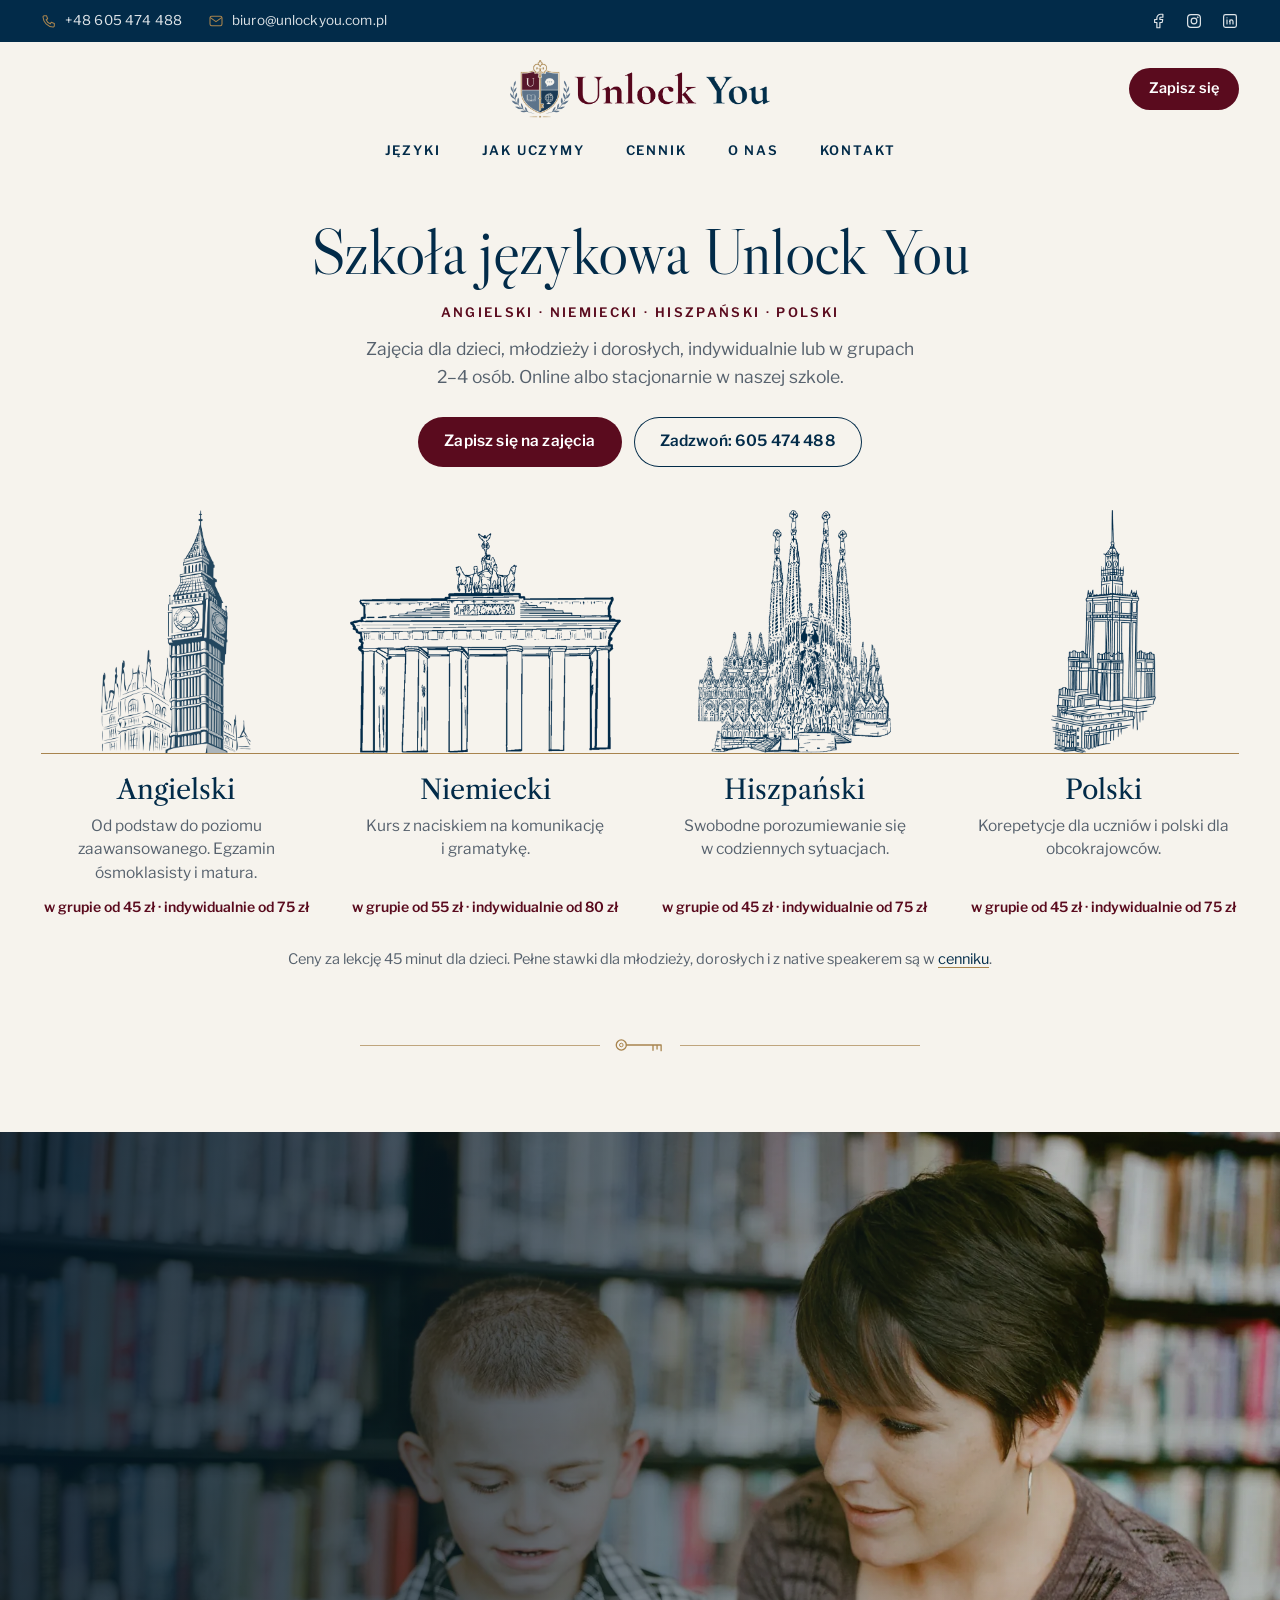
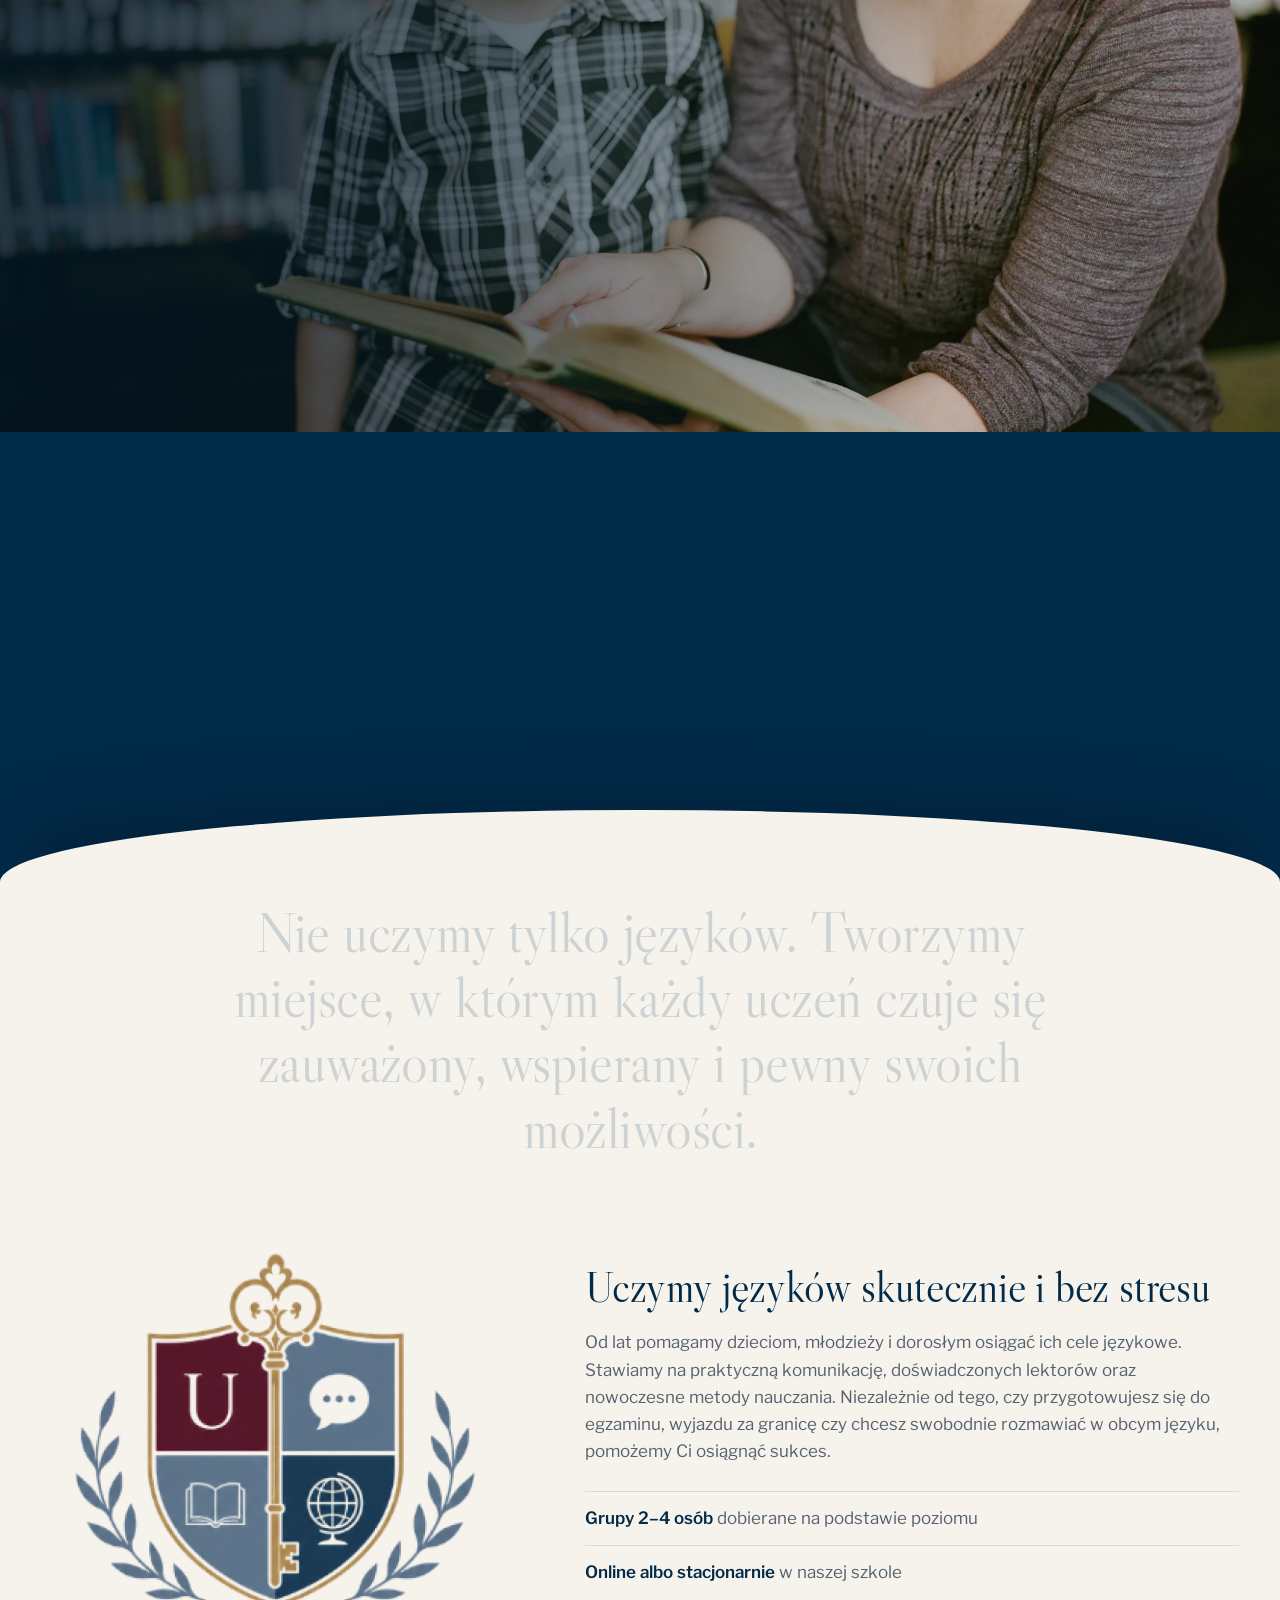
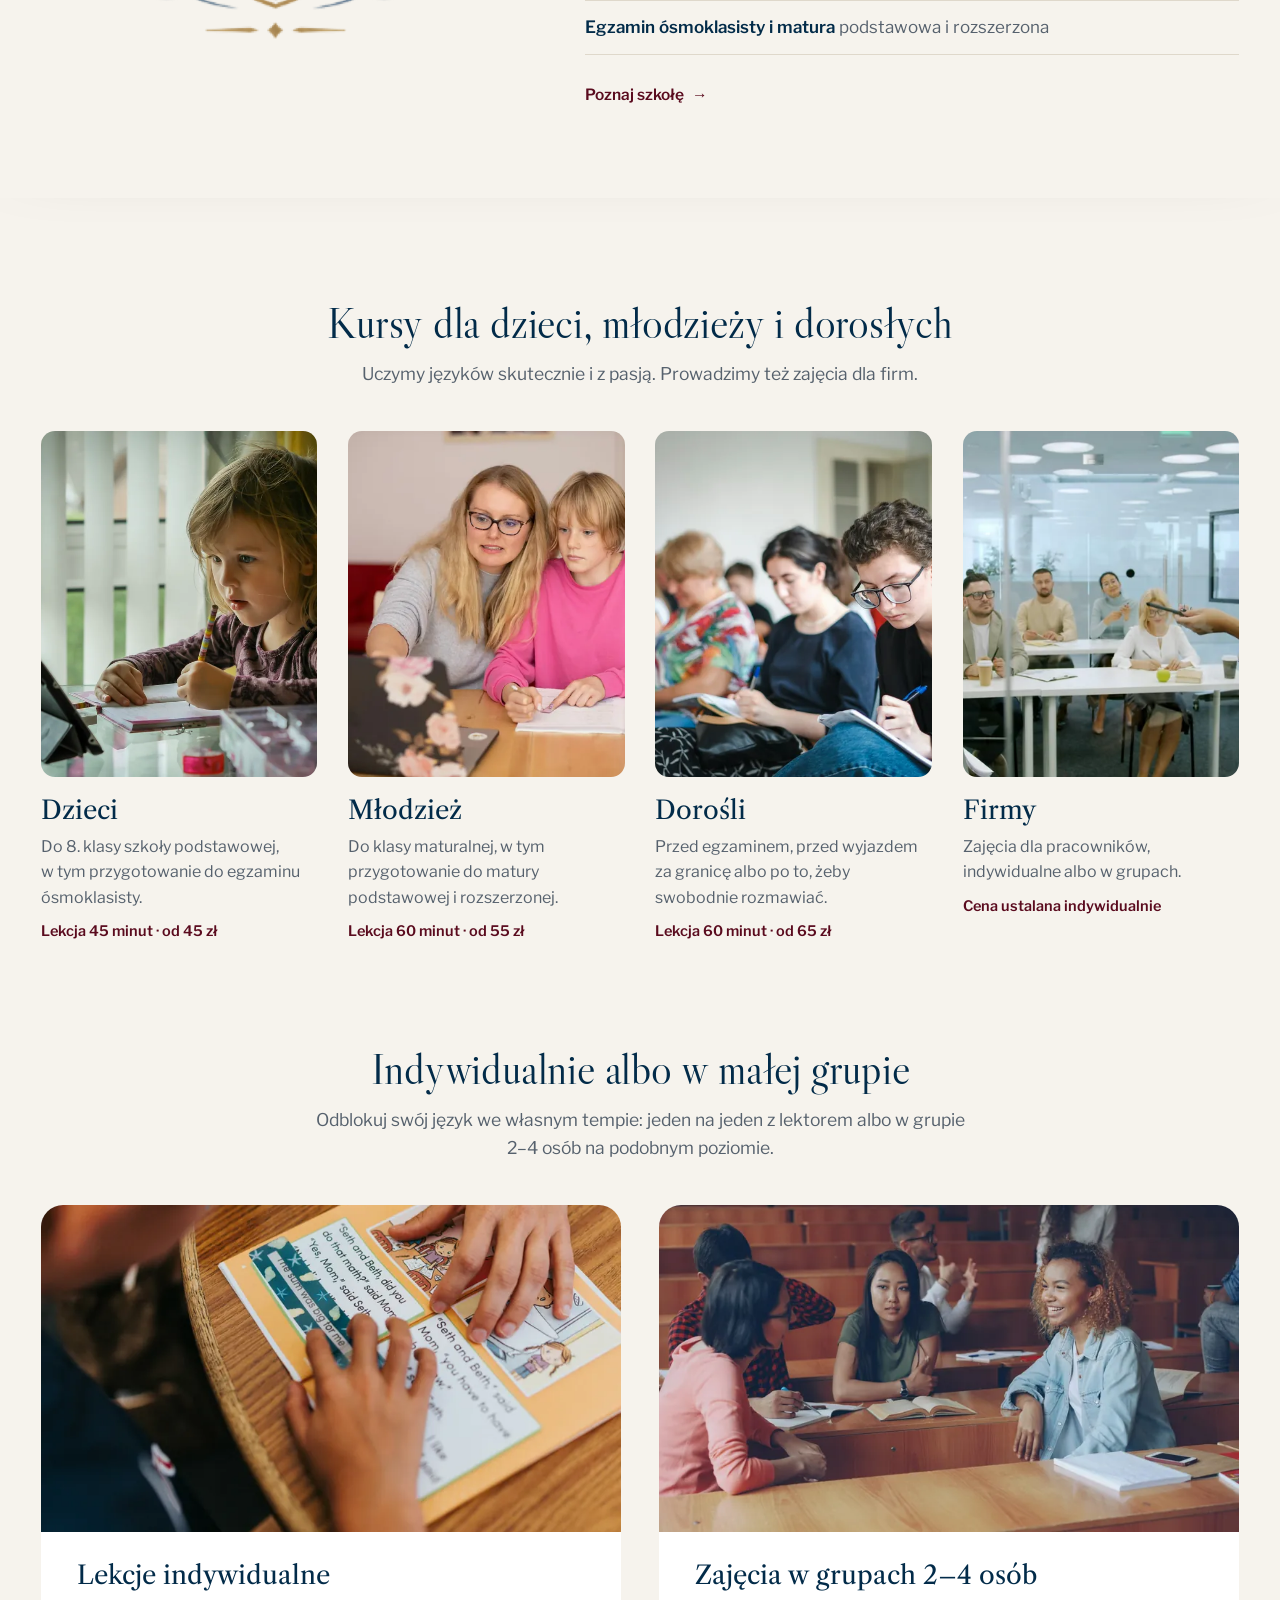
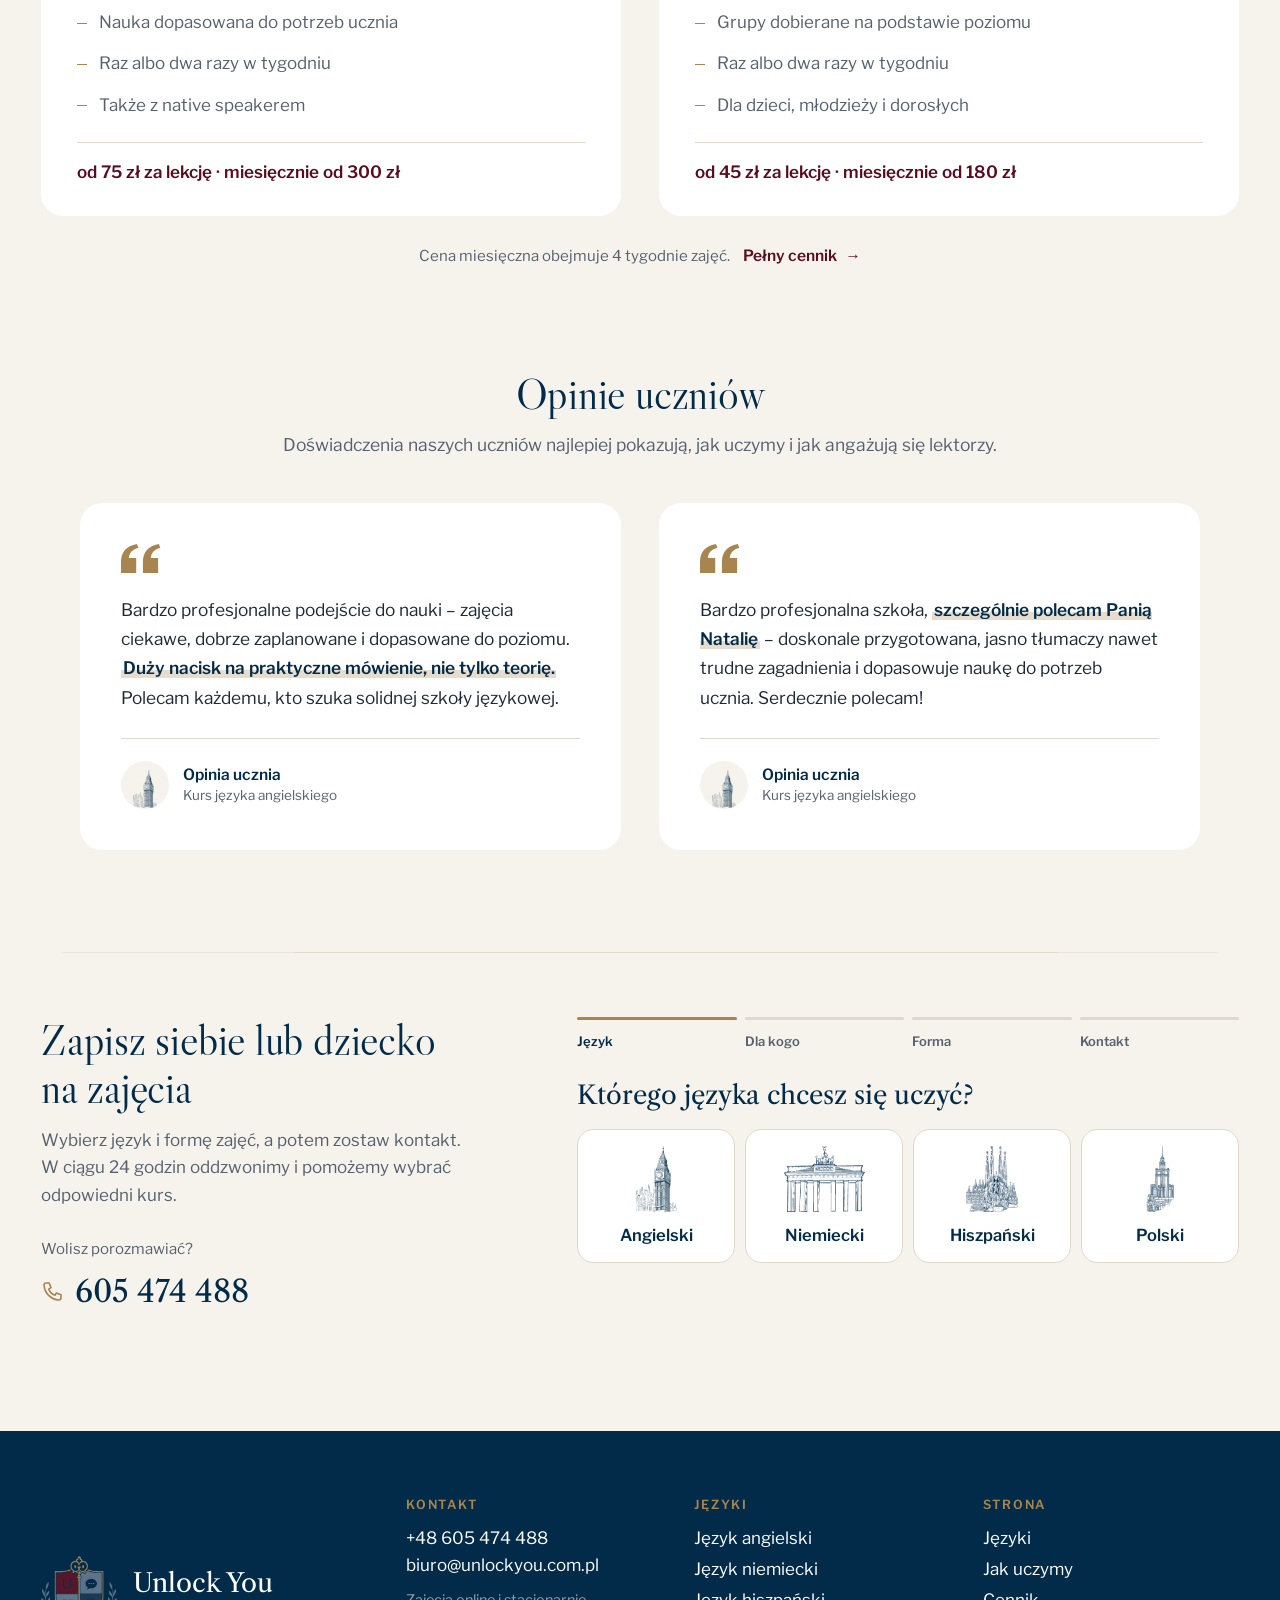
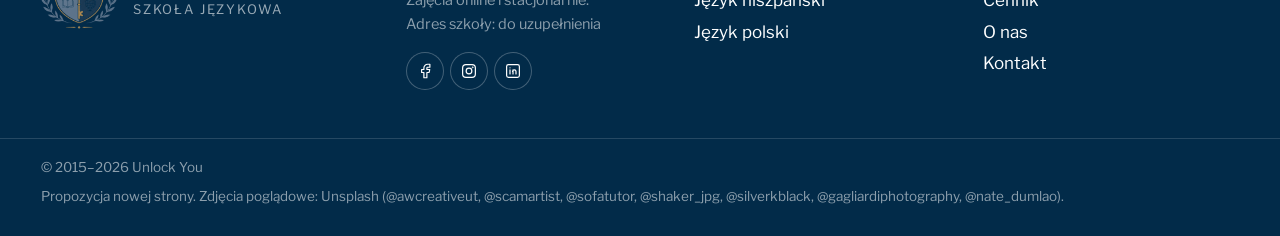
==== commit 33361eba: "Scena jak w ODNOVA zamiast pasa z powitaniami, zapisy bez kafelka Co-Authored-By: Claude Opus 5.5 <n" ====
--- a/index.html
+++ b/index.html
@@ -14,7 +14,7 @@
 <link rel="preconnect" href="https://fonts.googleapis.com">
 <link rel="preconnect" href="https://fonts.gstatic.com" crossorigin>
 <link href="https://fonts.googleapis.com/css2?family=Libre+Caslon+Display&family=Libre+Caslon+Text:ital,wght@0,400;0,700;1,400&family=Libre+Franklin:wght@400;500;600&display=swap" rel="stylesheet">
-<link rel="stylesheet" href="style.css?v=2026-11-09q">
+<link rel="stylesheet" href="style.css?v=2026-11-09r">
 </head>
 <body>
 <div class="intro" aria-hidden="true">
@@ -107,14 +107,20 @@
   <div class="ornament" aria-hidden="true"><span></span><svg class="ornament__klucz" viewBox="0 0 64 24" aria-hidden="true"><circle cx="9" cy="12" r="6.2" fill="none" stroke="currentColor" stroke-width="1.6"/><circle cx="9" cy="12" r="2.2" fill="none" stroke="currentColor" stroke-width="1.2"/><path d="M15.2 12H58M48 12v6.5M53 12v5M58 12v7" fill="none" stroke="currentColor" stroke-width="1.6" stroke-linecap="round"/></svg><span></span></div>
 </section>
 
-<!-- PAS Z POWITANIAMI w ich czterech językach: przesuwa się w bok i przyspiesza przy przewijaniu -->
-<section class="pas-jezyki" aria-label="Powitania i podziękowania w językach, których uczymy">
-  <div class="pas-jezyki__rzad" data-kierunek="-1"><div class="pas-jezyki__tor"><span class="pas-jezyki__kopia"><span lang="en">Hello</span><span class="pas-jezyki__znak">◆</span><span lang="de">Guten Tag</span><span class="pas-jezyki__znak">◆</span><span lang="es">¡Hola!</span><span class="pas-jezyki__znak">◆</span><span lang="pl">Dzień dobry</span><span class="pas-jezyki__znak">◆</span></span><span class="pas-jezyki__kopia" aria-hidden="true"><span lang="en">Hello</span><span class="pas-jezyki__znak">◆</span><span lang="de">Guten Tag</span><span class="pas-jezyki__znak">◆</span><span lang="es">¡Hola!</span><span class="pas-jezyki__znak">◆</span><span lang="pl">Dzień dobry</span><span class="pas-jezyki__znak">◆</span></span><span class="pas-jezyki__kopia" aria-hidden="true"><span lang="en">Hello</span><span class="pas-jezyki__znak">◆</span><span lang="de">Guten Tag</span><span class="pas-jezyki__znak">◆</span><span lang="es">¡Hola!</span><span class="pas-jezyki__znak">◆</span><span lang="pl">Dzień dobry</span><span class="pas-jezyki__znak">◆</span></span><span class="pas-jezyki__kopia" aria-hidden="true"><span lang="en">Hello</span><span class="pas-jezyki__znak">◆</span><span lang="de">Guten Tag</span><span class="pas-jezyki__znak">◆</span><span lang="es">¡Hola!</span><span class="pas-jezyki__znak">◆</span><span lang="pl">Dzień dobry</span><span class="pas-jezyki__znak">◆</span></span></div></div>
-  <div class="pas-jezyki__rzad pas-jezyki__rzad--2" data-kierunek="1"><div class="pas-jezyki__tor"><span class="pas-jezyki__kopia"><span lang="en">Thank you</span><span class="pas-jezyki__znak">◆</span><span lang="de">Danke schön</span><span class="pas-jezyki__znak">◆</span><span lang="es">¡Gracias!</span><span class="pas-jezyki__znak">◆</span><span lang="pl">Dziękuję</span><span class="pas-jezyki__znak">◆</span></span><span class="pas-jezyki__kopia" aria-hidden="true"><span lang="en">Thank you</span><span class="pas-jezyki__znak">◆</span><span lang="de">Danke schön</span><span class="pas-jezyki__znak">◆</span><span lang="es">¡Gracias!</span><span class="pas-jezyki__znak">◆</span><span lang="pl">Dziękuję</span><span class="pas-jezyki__znak">◆</span></span><span class="pas-jezyki__kopia" aria-hidden="true"><span lang="en">Thank you</span><span class="pas-jezyki__znak">◆</span><span lang="de">Danke schön</span><span class="pas-jezyki__znak">◆</span><span lang="es">¡Gracias!</span><span class="pas-jezyki__znak">◆</span><span lang="pl">Dziękuję</span><span class="pas-jezyki__znak">◆</span></span><span class="pas-jezyki__kopia" aria-hidden="true"><span lang="en">Thank you</span><span class="pas-jezyki__znak">◆</span><span lang="de">Danke schön</span><span class="pas-jezyki__znak">◆</span><span lang="es">¡Gracias!</span><span class="pas-jezyki__znak">◆</span><span lang="pl">Dziękuję</span><span class="pas-jezyki__znak">◆</span></span></div></div>
+<!-- SCENA (jak w ODNOVA): zdjęcie przypięte na cały ekran, hasło szkoły odsłania się litera po literze przy przewijaniu,
+     tekst odjeżdża w górę, a następna sekcja wjeżdża na zdjęcie łukiem -->
+<section class="scena" aria-labelledby="scena-tytul">
+  <div class="scena__media">
+    <img src="img/lekcja-biblioteka-2000.webp" srcset="img/lekcja-biblioteka-1000.webp 1000w, img/lekcja-biblioteka-2000.webp 2000w" sizes="100vw" alt="Lektorka czyta z chłopcem książkę w bibliotece" width="2000" height="1631" loading="lazy">
+  </div>
+  <div class="scena__tekst">
+    <h2 id="scena-tytul" class="scena__tytul">Odblokuj swój potencjał</h2>
+    <p class="scena__opis pojaw">Bo najlepsze efekty osiąga się wtedy, gdy za nauką stoją ludzie, którzy naprawdę się angażują.</p>
+  </div>
 </section>
 
 <!-- O SZKOLE: ich zdanie jako duży cytat podświetlany słowo po słowie, pod nim herb + tekst „Poznaj nas” -->
-<div class="pas pas--papier">
+<div class="pas pas--papier po-scenie">
 <section class="sekcja haslo" aria-label="Kim jesteśmy">
   <p class="haslo__tekst" data-podswietl>Nie uczymy tylko języków. Tworzymy miejsce, w&nbsp;którym każdy uczeń czuje się zauważony, wspierany i&nbsp;pewny swoich możliwości.</p>
 </section>
@@ -331,10 +337,10 @@
   </div>
   <div class="stopka__dol">
     <p>© 2015–⁠2026 Unlock You</p>
-    <p>Propozycja nowej strony. Zdjęcia poglądowe: Unsplash (@scamartist, @sofatutor, @shaker_jpg, @silverkblack, @gagliardiphotography, @nate_dumlao).</p>
+    <p>Propozycja nowej strony. Zdjęcia poglądowe: Unsplash (@awcreativeut, @scamartist, @sofatutor, @shaker_jpg, @silverkblack, @gagliardiphotography, @nate_dumlao).</p>
   </div>
 </footer>
 <script src="vendor/lenis.min.js?v=1.1.18" defer></script>
-<script src="script.js?v=2026-11-09q" defer></script>
+<script src="script.js?v=2026-11-09r" defer></script>
 </body>
 </html>
--- a/style.css
+++ b/style.css
@@ -223,15 +223,22 @@
 .uwagi li { padding: 14px 0; border-bottom: 1px solid var(--linia); color: var(--tekst2); }
 .uwagi strong { font-weight: 600; color: var(--granat); }
 
-/* ---------- pas z powitaniami w czterech językach (przesuwany przy przewijaniu) ---------- */
-.pas-jezyki { overflow: hidden; margin-top: clamp(48px, 5vw, 80px); padding: clamp(28px, 3vw, 44px) 0; border-top: 1px solid var(--linia); border-bottom: 1px solid var(--linia); }
-.pas-jezyki__rzad { display: flex; white-space: nowrap; }
-.pas-jezyki__rzad + .pas-jezyki__rzad { margin-top: clamp(2px, .6vw, 10px); }
-.pas-jezyki__tor { display: flex; flex: none; will-change: transform; }
-.pas-jezyki__kopia { display: flex; flex: none; align-items: center; }
-.pas-jezyki__kopia span[lang] { padding: 0 .32em; font-family: var(--szeryf-duzy); font-size: clamp(44px, 7.2vw, 112px); line-height: 1.14; color: var(--granat); }
-.pas-jezyki__rzad--2 .pas-jezyki__kopia span[lang] { font-family: var(--szeryf); font-style: italic; font-size: clamp(36px, 5.6vw, 86px); color: var(--zloto); }
-.pas-jezyki__znak { font-size: clamp(12px, 1.4vw, 18px); color: var(--zloto); }
+/* ---------- scena (jak w ODNOVA): przypięte zdjęcie, hasło litera po literze, sekcja wjeżdża łukiem ---------- */
+.scena { position: relative; z-index: 0; height: 200vh; margin-top: clamp(56px, 6vw, 96px); margin-bottom: -58vh; background: var(--granat); }
+.scena__media { position: sticky; top: 0; height: 100vh; overflow: hidden; }
+.scena__media img { width: 100%; height: 116%; object-fit: cover; object-position: 50% 32%; transform: translateY(var(--py, 0%)); }
+.scena__media::after { content: ""; position: absolute; inset: 0; background: linear-gradient(100deg, rgba(2, 22, 38, .88) 0%, rgba(2, 22, 38, .6) 42%, rgba(2, 22, 38, .16) 76%); }
+.scena__tekst { position: sticky; top: 0; z-index: 1; display: flex; flex-direction: column; justify-content: center; gap: 24px; height: 100vh; max-width: var(--max); margin: -100vh auto 0; padding: 0 var(--pad); color: var(--bialy); }
+.scena__tytul { max-width: 10ch; font-family: var(--szeryf-duzy); font-weight: 400; font-size: clamp(54px, 8.4vw, 132px); line-height: .98; letter-spacing: -.015em; color: var(--bialy); }
+.scena__opis { max-width: 34ch; font-size: clamp(17px, 1.5vw, 20px); line-height: 1.6; color: rgba(255, 255, 255, .86); }
+/* hasło dzielone na litery (script.js) — każda wysuwa się spod linii, gdy dojdzie do niej scroll */
+.scena__tytul .w { display: inline-block; white-space: nowrap; }
+.scena__tytul .l { display: inline-block; overflow: hidden; vertical-align: bottom; padding-bottom: .14em; margin-bottom: -.14em; }
+.scena__tytul .l > i { display: inline-block; font-style: normal; transform: translateY(132%); transition: transform .55s cubic-bezier(.2, .7, .2, 1); }
+.scena__tytul .l > i.lit { transform: none; }
+/* sekcja po scenie: kremowa kopuła przez cały ekran, nachodzi na przypięte zdjęcie */
+.po-scenie { position: relative; z-index: 2; background: var(--tlo); border-radius: 50% 50% 0 0 / clamp(56px, 8vh, 104px) clamp(56px, 8vh, 104px) 0 0; box-shadow: 0 -30px 70px -30px rgba(2, 22, 38, .55); }
+.scena + .pas { margin-top: 0; }
 
 /* ---------- zdanie podświetlane słowo po słowie ---------- */
 .haslo__tekst { max-width: 24ch; margin: 0 auto; font-family: var(--szeryf-duzy); font-size: clamp(32px, 4.4vw, 64px); line-height: 1.16; letter-spacing: -.01em; text-align: center; color: var(--granat); }
@@ -286,7 +293,7 @@
 
 /* ---------- zapisy z formularzem (pola jak na ich obecnej stronie) ---------- */
 .zapisy { max-width: var(--max); margin: clamp(72px, 8vw, 120px) auto 0; padding: 0 var(--pad); scroll-margin-top: 16px; }
-.zapisy__srodek { display: grid; grid-template-columns: minmax(0, 5fr) minmax(0, 7fr); gap: clamp(28px, 5vw, 80px); padding: clamp(32px, 5vw, 72px); border-radius: var(--r-duzy); background: var(--karta); }
+.zapisy__srodek { display: grid; grid-template-columns: minmax(0, 5fr) minmax(0, 7fr); gap: clamp(28px, 5vw, 80px); padding: clamp(48px, 5vw, 72px) 0 0; border-top: 1px solid var(--linia); }
 .zapisy__tekst > p { margin-top: 14px; color: var(--tekst2); }
 .zapisy .zapisy__tel { margin-top: 28px; font-size: 15px; }
 .zapisy__tel a { display: inline-flex; align-items: center; gap: 10px; margin-top: 6px; font-family: var(--szeryf); font-size: clamp(26px, 2.4vw, 32px); color: var(--granat); text-decoration: none; }
@@ -298,7 +305,7 @@
 .formularz label { font-size: 14px; font-weight: 600; color: var(--granat); }
 .formularz input, .formularz textarea {
   width: 100%; padding: 14px 16px; border: 1px solid var(--linia); border-radius: 12px;
-  background: var(--tlo); font: inherit; font-size: 16px; color: var(--tekst);
+  background: var(--karta); font: inherit; font-size: 16px; color: var(--tekst);
   transition: border-color .2s, box-shadow .2s;
 }
 .formularz textarea { min-height: 120px; resize: vertical; }
@@ -326,7 +333,7 @@
 .opcje--3 { grid-template-columns: repeat(3, minmax(0, 1fr)); }
 .opcja { position: relative; display: block; cursor: pointer; }
 .opcja input { position: absolute; opacity: 0; pointer-events: none; }
-.opcja > span { display: flex; flex-direction: column; justify-content: center; gap: 3px; height: 100%; min-height: 66px; padding: 14px 18px; border: 1px solid var(--linia); border-radius: 16px; background: var(--tlo); transition: border-color .2s, background-color .25s, transform .2s; }
+.opcja > span { display: flex; flex-direction: column; justify-content: center; gap: 3px; height: 100%; min-height: 66px; padding: 14px 18px; border: 1px solid var(--linia); border-radius: 16px; background: var(--karta); transition: border-color .2s, background-color .25s, transform .2s; }
 .opcja strong { font-size: 16.5px; font-weight: 600; color: var(--granat); }
 .opcja small { font-size: 13.5px; line-height: 1.35; color: var(--tekst2); }
 .opcja:hover > span { border-color: var(--zloto); transform: translateY(-2px); }
@@ -342,7 +349,7 @@
 .krok__wstecz { margin-top: 18px; padding: 6px 0; font-size: 14.5px; font-weight: 600; color: var(--tekst2); }
 .krok__wstecz:hover { color: var(--bordo); }
 .krok__podsumowanie ul { display: flex; flex-wrap: wrap; gap: 8px; list-style: none; }
-.krok__podsumowanie li { padding: 6px 14px; border-radius: 999px; background: var(--tlo); font-size: 14px; font-weight: 600; color: var(--granat); }
+.krok__podsumowanie li { padding: 6px 14px; border-radius: 999px; background: var(--karta); font-size: 14px; font-weight: 600; color: var(--granat); }
 .podsumowanie__cena { margin: 12px 0 22px; font-size: 14.5px; font-weight: 600; color: var(--bordo); }
 .podsumowanie__cena a { margin-left: 6px; color: var(--granat); text-decoration-color: var(--zloto); text-underline-offset: 3px; }
 .krok__gotowe-tytul { margin-bottom: 8px; font-family: var(--szeryf-duzy); font-size: clamp(30px, 3vw, 42px); line-height: 1.1; color: var(--granat); }
@@ -391,7 +398,7 @@
 .herb-sekcja img { width: clamp(110px, 12vw, 160px); flex: none; }
 .herb-sekcja p { margin: 10px 0 14px; color: var(--tekst2); }
 .kontakt { display: grid; grid-template-columns: minmax(0, 5fr) minmax(0, 7fr); gap: clamp(32px, 6vw, 96px); align-items: start; padding-top: clamp(48px, 6vw, 80px); }
-.kontakt .kontakt__formularz { padding: clamp(28px, 4vw, 48px); border-radius: var(--r-duzy); background: var(--karta); scroll-margin-top: 16px; }
+.kontakt .kontakt__formularz { scroll-margin-top: 16px; }
 .kontakt .kontakt__formularz h2 { margin-bottom: 22px; font-size: clamp(28px, 2.6vw, 36px); }
 .kontakt__social-tytul { margin-top: 30px; font-size: 12.5px; font-weight: 600; letter-spacing: .12em; text-transform: uppercase; color: var(--tekst2); }
 .kontakt__social { display: flex; flex-wrap: wrap; gap: 10px; margin-top: 12px; }
@@ -505,7 +512,7 @@
   .rzedy dd { font-size: 16px; }
   .kroki li { padding-left: 52px; }
   .zapisy { margin-top: 64px; padding: 0 10px; }
-  .zapisy__srodek { padding: 28px 18px; border-radius: 18px; }
+  .zapisy__srodek { padding: 40px 6px 0; }
   .formularz { grid-template-columns: 1fr; }
   .opcje--4 { grid-template-columns: repeat(2, minmax(0, 1fr)); }
   .opcja > span { padding: 12px 14px; }
@@ -519,9 +526,12 @@
   .jezyk-glowa__rysunek { height: 240px; }
   .jezyk-glowa .przyciski { flex-direction: column; align-items: stretch; }
   .herb-sekcja { flex-direction: column; text-align: center; }
-  .kontakt .kontakt__formularz { padding: 26px 18px; }
   .inne__jezyk img { height: 90px; }
   .hero .panorama { margin-top: 30px; }
+  .scena { height: 170vh; }
+  .scena__tekst { justify-content: flex-end; padding-bottom: clamp(110px, 20vh, 200px); }
+  .scena__media img { object-position: 46% 30%; }
+  .scena__media::after { background: linear-gradient(to top, rgba(2, 22, 38, .92) 0%, rgba(2, 22, 38, .55) 52%, rgba(2, 22, 38, .12) 100%); }
 }
 
 /* ---------- animacje: tylko z działającym JS (klasa .js) i gdy system nie ogranicza ruchu ---------- */
@@ -657,5 +667,6 @@
 
 @media (prefers-reduced-motion: reduce) {
   .intro { display: none !important; }
+  .scena__tytul .l > i { transform: none; }
   html { scroll-behavior: auto; }
 }
